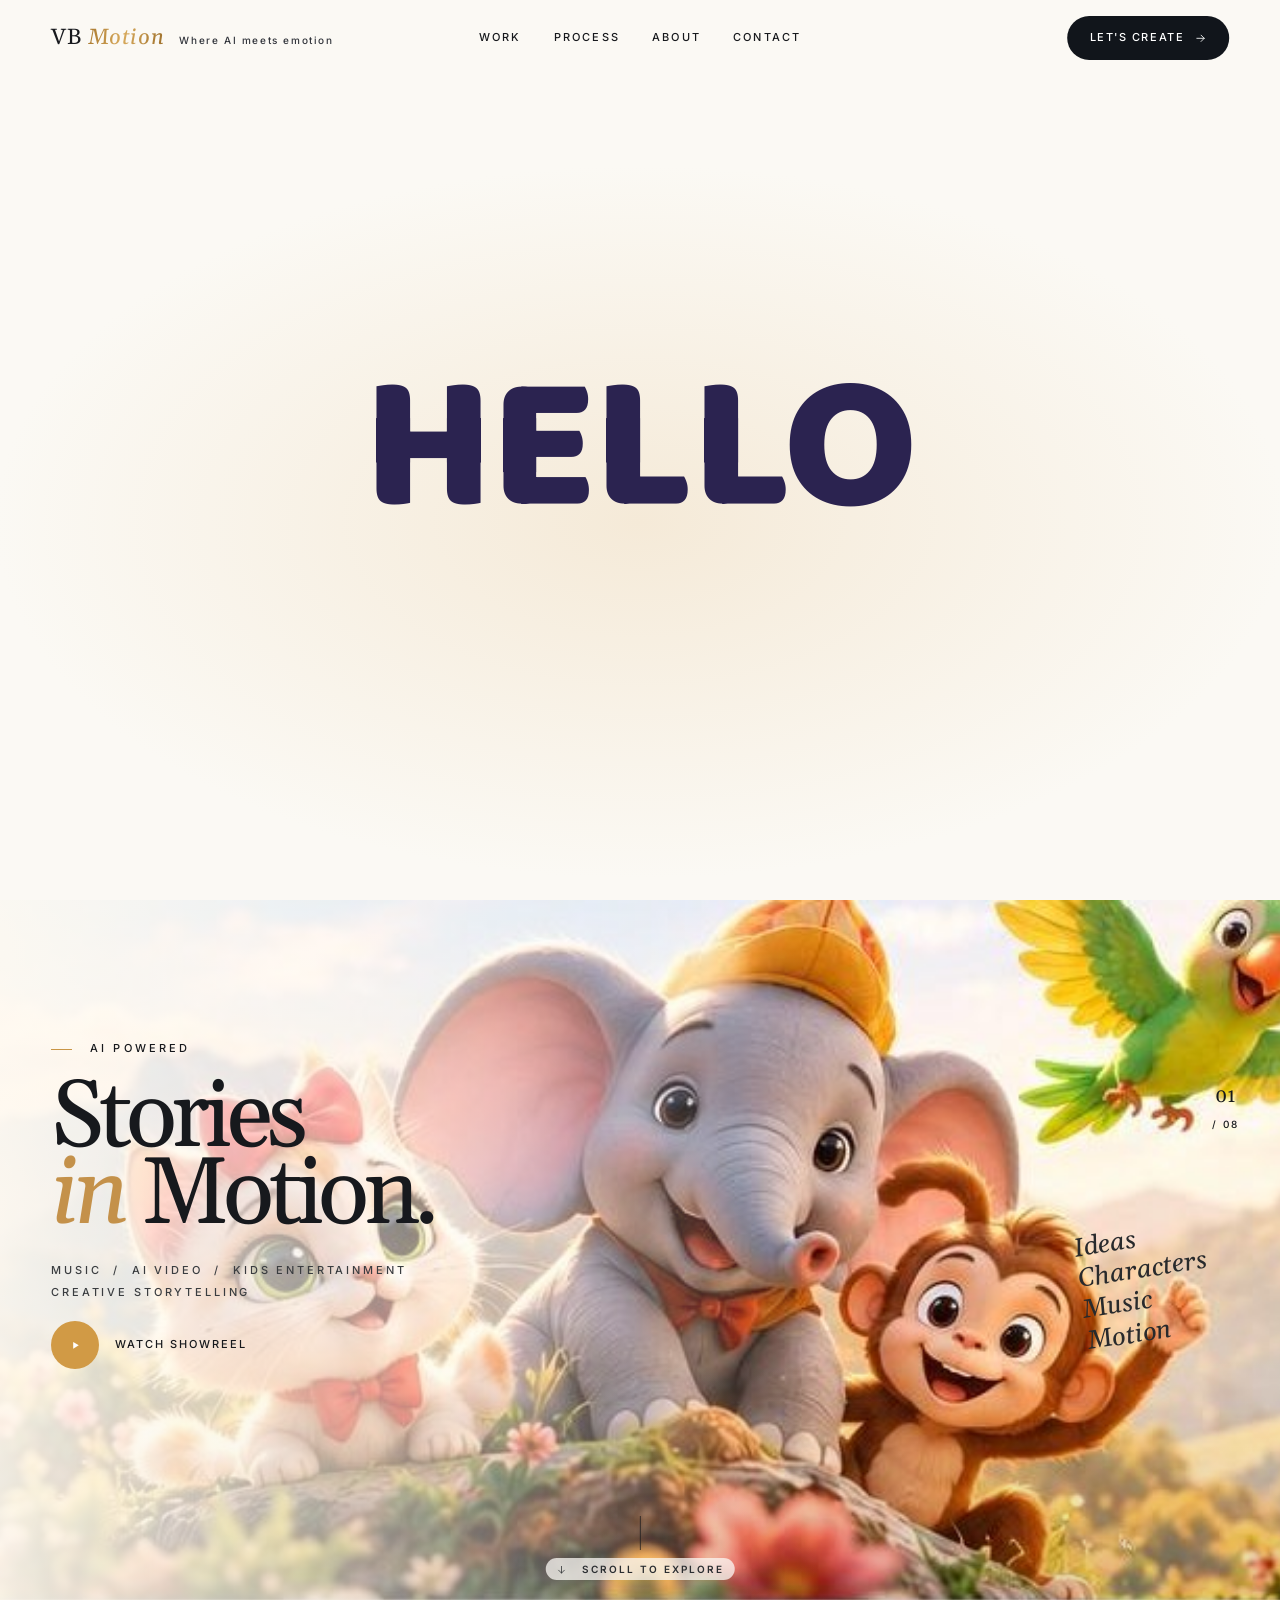
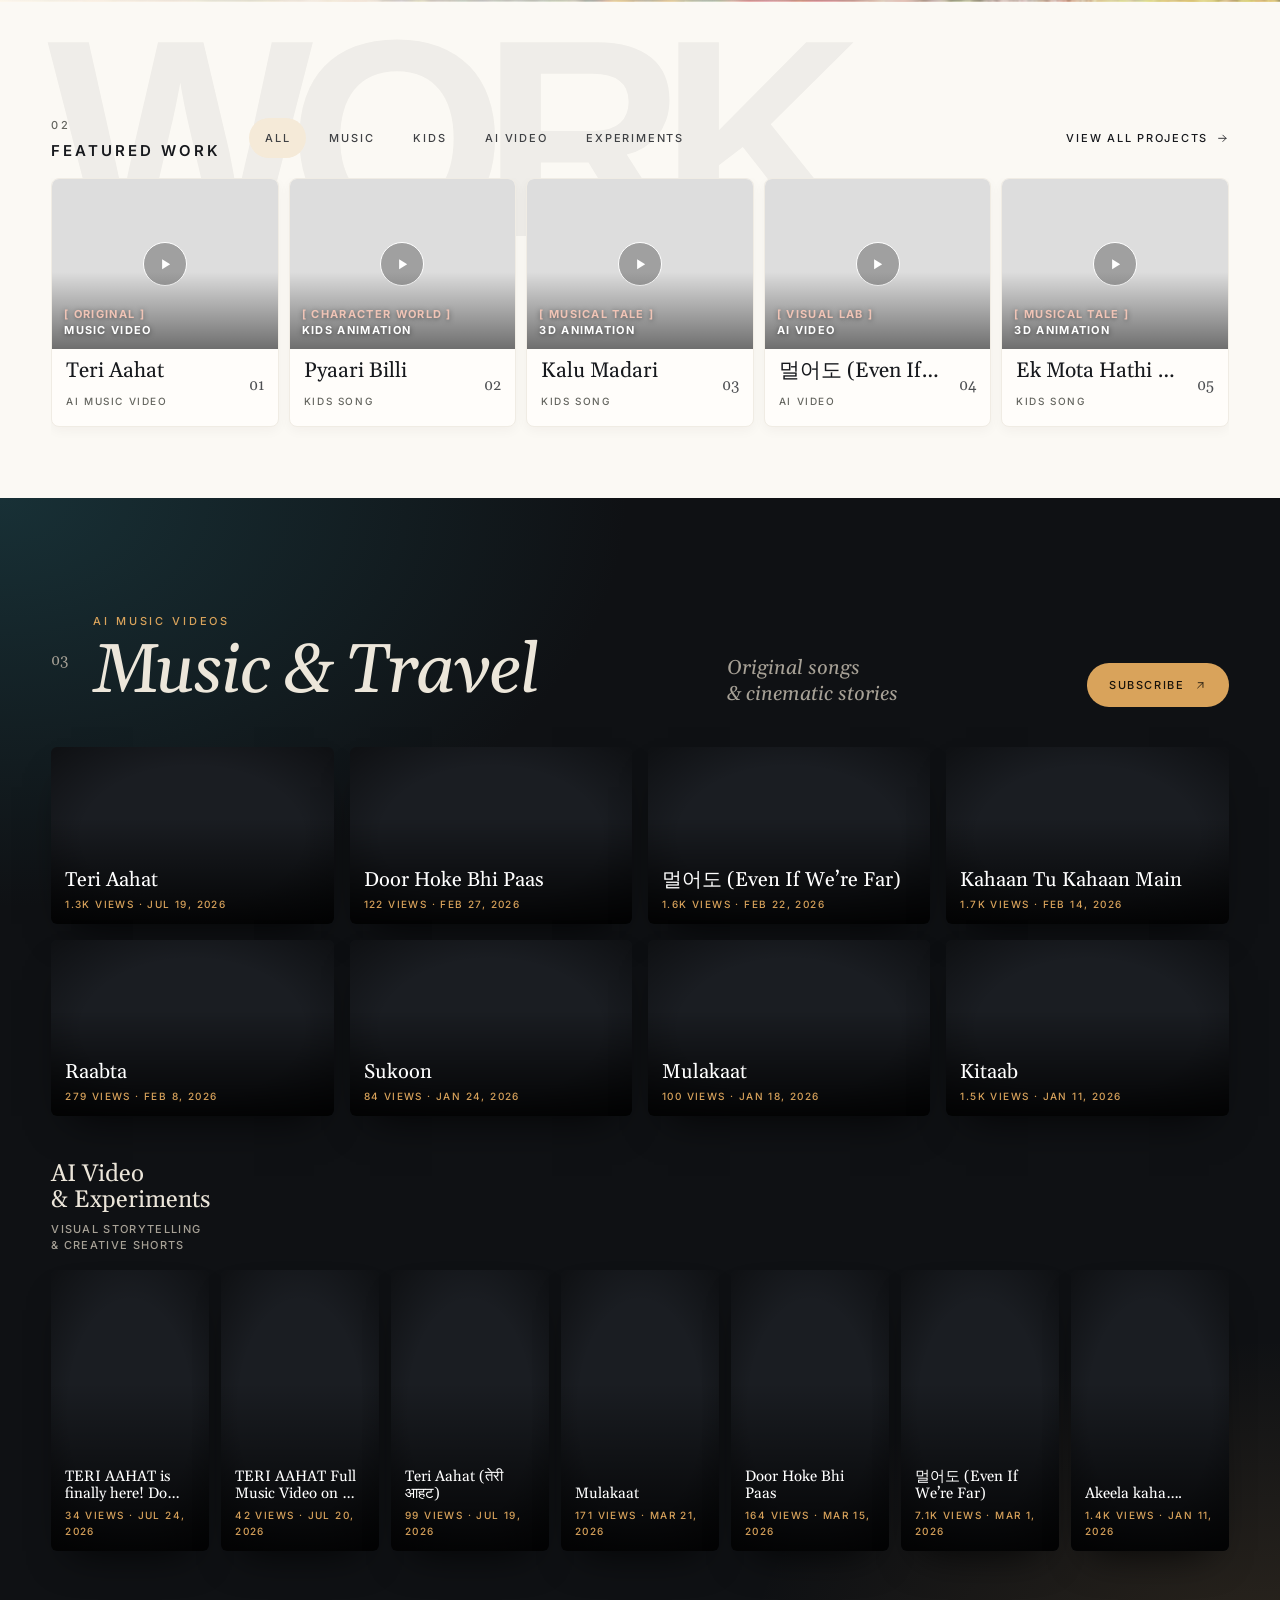
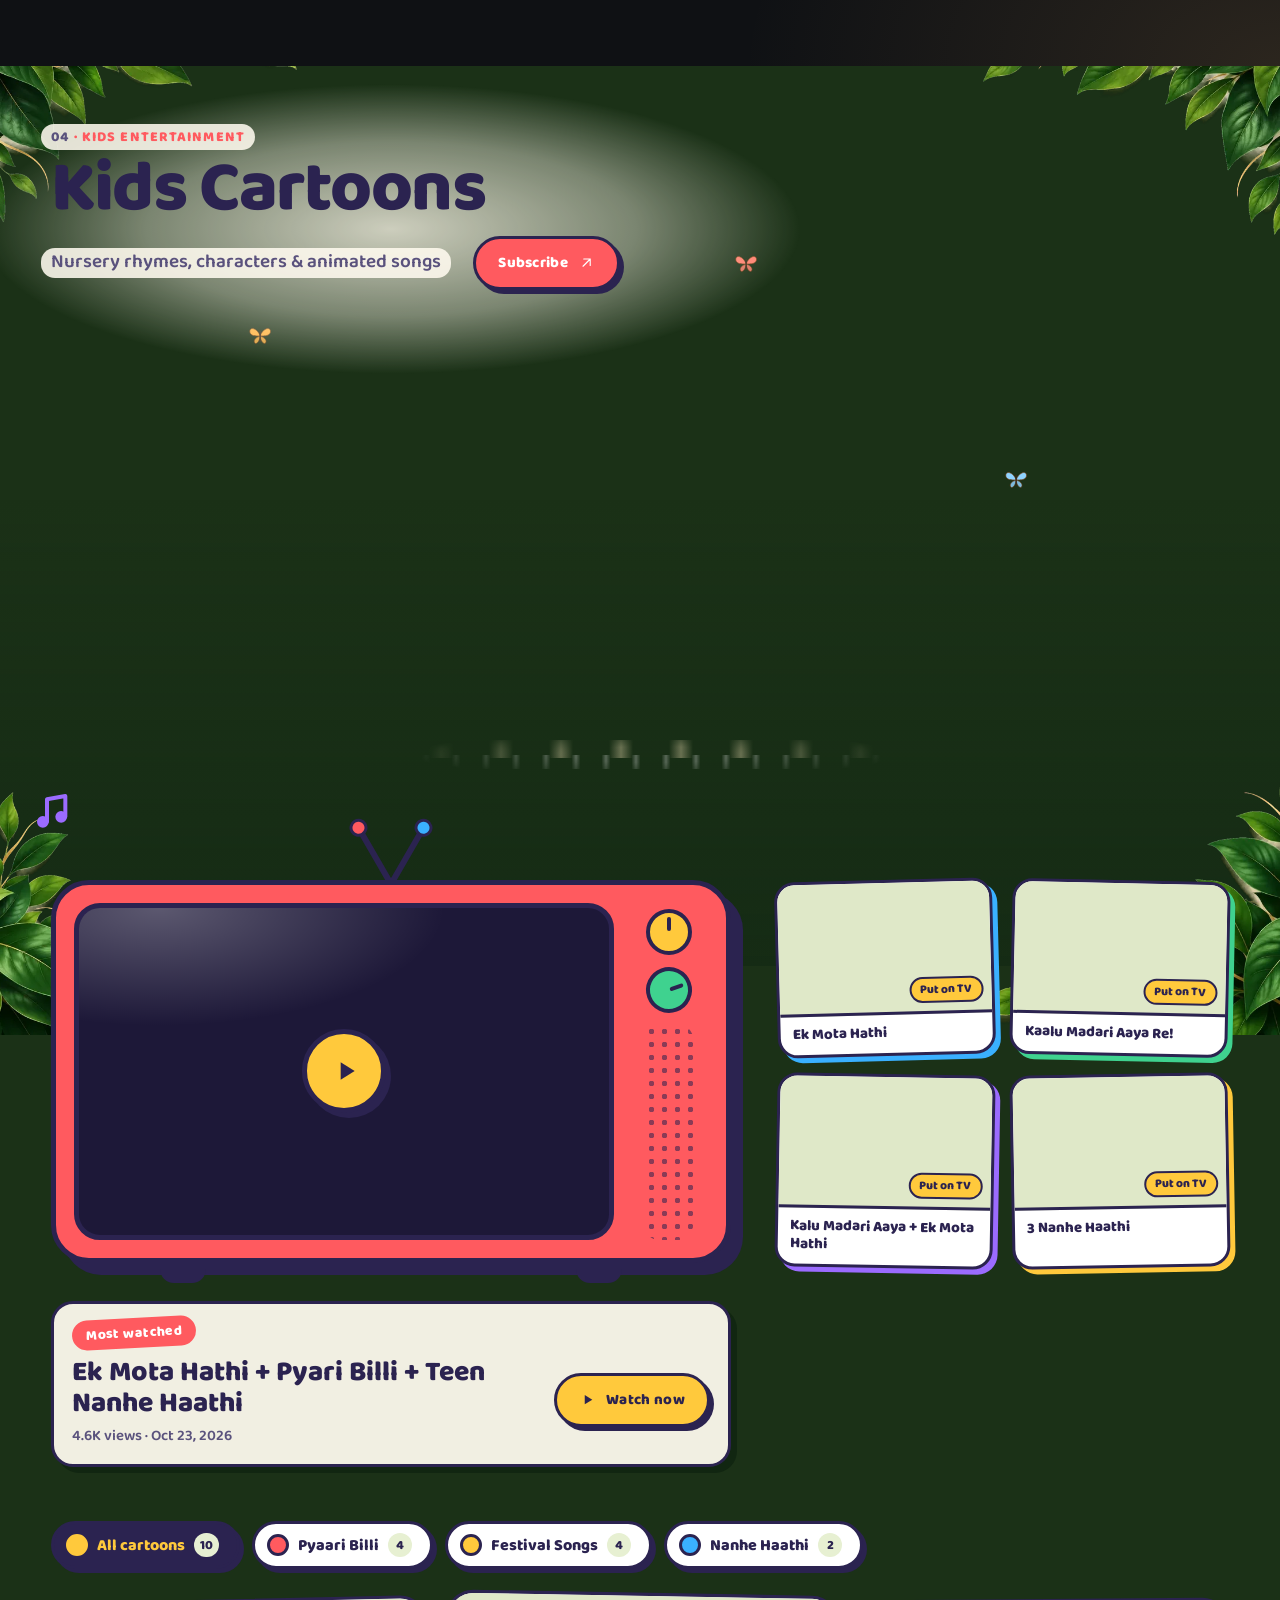
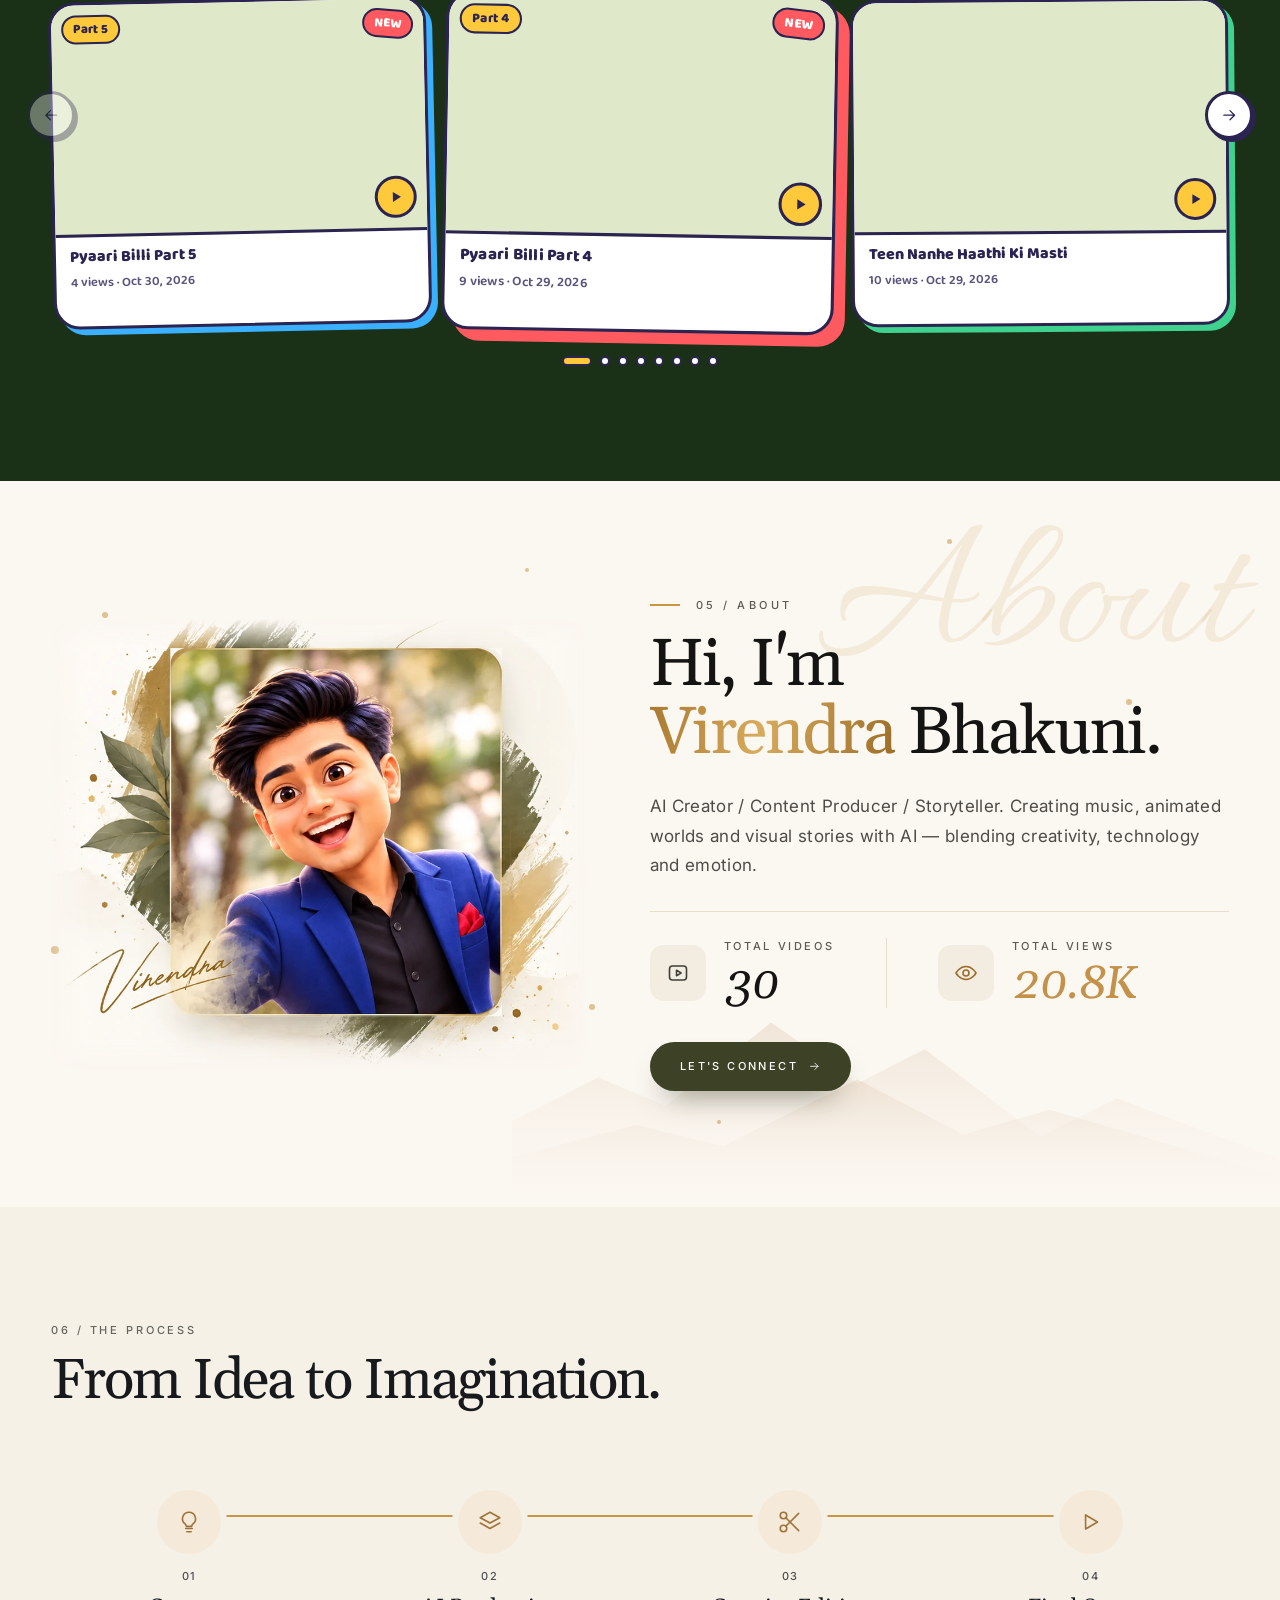
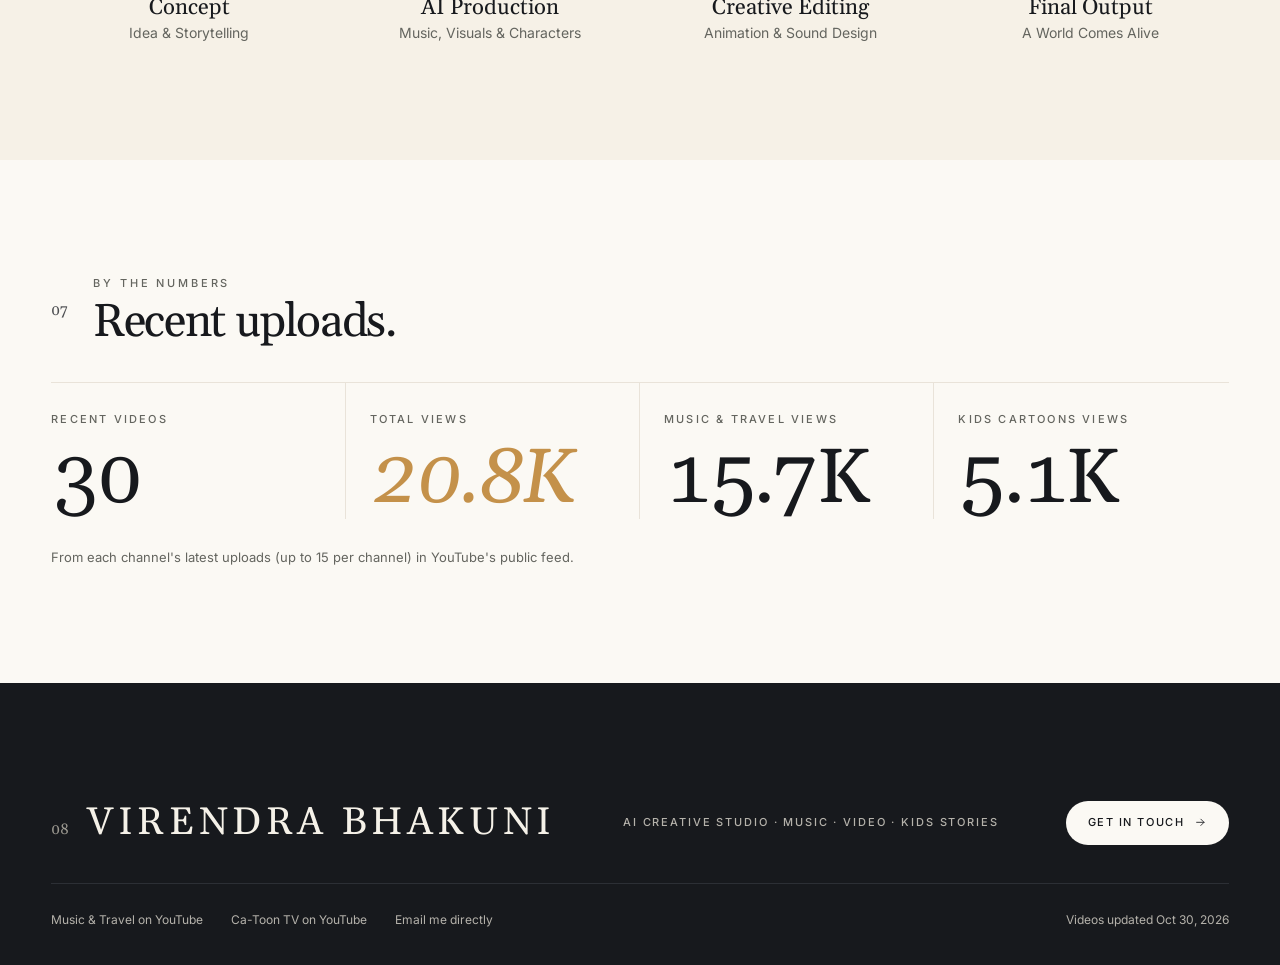
==== index.html @ 8a216173 "VB Motion header, kids carousel arrows, clock removed, phone tweaks Co-Authored-By: Claude Opus 5.5 " ====
<!doctype html>
<html lang="en">
<head>
  <meta charset="utf-8">
  <meta name="viewport" content="width=device-width, initial-scale=1">
  <title>VB Motion | Where AI meets emotion</title>
  <meta name="description" content="VB Motion by Virendra Bhakuni: AI music videos, travel stories and kids cartoons. Where AI meets emotion.">
  <meta name="theme-color" content="#fbf9f4">
  <link rel="preconnect" href="https://fonts.googleapis.com">
  <link rel="preconnect" href="https://fonts.gstatic.com" crossorigin>
  <link href="https://fonts.googleapis.com/css2?family=Allura&family=Baloo+2:wght@600;800&family=Gelasio:ital,wght@0,400;1,400&family=Inter:wght@400;500;600&display=swap" rel="stylesheet">
  <link rel="preconnect" href="https://i.ytimg.com">
  <!-- Intro poses: fetched while "HELLO" drops in (app.js preloads the rest) -->
  <link rel="preload" as="image" type="image/webp" href="assets/girl/idle.webp">
  <link rel="preload" as="image" type="image/webp" href="assets/girl/point.webp">
  <link rel="preload" as="image" type="image/webp" href="assets/girl/pull.webp">
  <link rel="stylesheet" href="styles.css">
</head>
<body>
<a class="skip-link" href="#main">Skip to content</a>

<svg width="0" height="0" style="position:absolute" aria-hidden="true">
  <symbol id="i-arrow" viewBox="0 0 24 24"><path d="M5 12h14M13 6l6 6-6 6" fill="none" stroke="currentColor" stroke-width="1.6" stroke-linecap="round" stroke-linejoin="round"/></symbol>
  <symbol id="i-diag" viewBox="0 0 24 24"><path d="M7 17 17 7M8 7h9v9" fill="none" stroke="currentColor" stroke-width="1.6" stroke-linecap="round" stroke-linejoin="round"/></symbol>
  <symbol id="i-play" viewBox="0 0 24 24"><path d="M8 5.5v13l10.5-6.5z" fill="currentColor"/></symbol>
  <symbol id="i-down" viewBox="0 0 24 24"><path d="M12 5v14M6 13l6 6 6-6" fill="none" stroke="currentColor" stroke-width="1.6" stroke-linecap="round" stroke-linejoin="round"/></symbol>
  <symbol id="i-idea" viewBox="0 0 24 24"><path d="M9 18h6M10 21h4M12 3a6 6 0 0 0-3.6 10.8c.6.5 1 1.2 1 2V16h5.2v-.2c0-.8.4-1.5 1-2A6 6 0 0 0 12 3z" fill="none" stroke="currentColor" stroke-width="1.5" stroke-linecap="round" stroke-linejoin="round"/></symbol>
  <symbol id="i-layers" viewBox="0 0 24 24"><path d="m12 3 9 5-9 5-9-5 9-5zM3 13l9 5 9-5" fill="none" stroke="currentColor" stroke-width="1.5" stroke-linecap="round" stroke-linejoin="round"/></symbol>
  <symbol id="i-cut" viewBox="0 0 24 24"><circle cx="6" cy="6" r="3" fill="none" stroke="currentColor" stroke-width="1.5"/><circle cx="6" cy="18" r="3" fill="none" stroke="currentColor" stroke-width="1.5"/><path d="M8.1 8.1 20 20M8.1 15.9 20 4" fill="none" stroke="currentColor" stroke-width="1.5" stroke-linecap="round"/></symbol>
  <symbol id="i-bf" viewBox="0 0 40 32"><path d="M20 16C14 2 2 1 3 10c1 6 9 7 17 6zM20 16C26 2 38 1 37 10c-1 6-9 7-17 6z" fill="currentColor" stroke="#7a3d10" stroke-width="1"/><path d="M20 17c-6 1-12 6-9 11 3 3 8-3 9-11zM20 17c6 1 12 6 9 11-3 3-8-3-9-11z" fill="currentColor" opacity=".85" stroke="#7a3d10" stroke-width="1"/><path d="M20 9v16" stroke="#3a2a1a" stroke-width="2.2" stroke-linecap="round"/></symbol>
  <symbol id="i-leaf" viewBox="0 0 100 40"><path d="M0 20C18 2 58-2 100 20 58 42 18 38 0 20z" fill="currentColor"/><path d="M3 20C36 17 66 18 97 20" fill="none" stroke="#123016" stroke-opacity=".45" stroke-width="1.6"/></symbol>
  <symbol id="i-eye" viewBox="0 0 24 24"><path d="M2 12s3.6-6.5 10-6.5S22 12 22 12s-3.6 6.5-10 6.5S2 12 2 12z" fill="none" stroke="currentColor" stroke-width="1.6" stroke-linejoin="round"/><circle cx="12" cy="12" r="3" fill="none" stroke="currentColor" stroke-width="1.6"/></symbol>
  <symbol id="i-playbox" viewBox="0 0 24 24"><rect x="3.5" y="5" width="17" height="14" rx="3" fill="none" stroke="currentColor" stroke-width="1.6"/><path d="M10.5 9.2v5.6l4.6-2.8z" fill="none" stroke="currentColor" stroke-width="1.5" stroke-linejoin="round"/></symbol>
  <symbol id="i-out" viewBox="0 0 24 24"><path d="M7 5.5v13L18 12z" fill="none" stroke="currentColor" stroke-width="1.5" stroke-linejoin="round"/></symbol>
</svg>

<header class="site-header wrap">
  <a class="brand" href="#top" data-magnetic aria-label="VB Motion, home"><span class="brand-name">VB <em>Motion</em></span> <small>Where AI meets emotion</small></a>
  <nav aria-label="Main"><a href="#work">Work</a><a href="#process">Process</a><a href="#about">About</a><a href="#contact">Contact</a></nav>
  <a class="pill" href="#contact" data-contact data-magnetic>LET'S CREATE <svg class="ico"><use href="#i-arrow"/></svg></a>
</header>

<!-- 00 INTRO: the girl pulls the stray "L" back into HELLO (app.js; the girl is added there) -->
<section class="intro" id="intro" aria-label="Intro">
  <div class="intro-pin">
    <div class="intro-stage">
      <p class="intro-word"><span class="sr-only">Hello</span><span class="intro-letters" aria-hidden="true">HELLO</span></p>
    </div>
    <p class="intro-hint" hidden aria-hidden="true"><svg class="ico"><use href="#i-down"/></svg> Scroll to help her</p>
    <button class="intro-skip" type="button" hidden>Skip intro <svg class="ico"><use href="#i-arrow"/></svg></button>
  </div>
</section>

<main id="main">

<!-- 01 HERO: drone shot over the name and floating video cards -->
<section class="hero" id="top">
  <div class="hero-pin">
    <div class="hero-bg" aria-hidden="true"><img src="assets/hero-backdrop.jpg" alt="" width="840" height="336"></div>
    <div class="hero-copy">
      <div class="eyebrow">AI POWERED</div>
      <h1 data-words>Stories<br><em>in</em> Motion.</h1>
      <p>MUSIC&nbsp; / &nbsp;AI VIDEO&nbsp; / &nbsp;KIDS ENTERTAINMENT<br>CREATIVE STORYTELLING</p>
      <div class="playrow"><button class="play" id="showreel" data-magnetic aria-label="Watch showreel"><svg class="ico"><use href="#i-play"/></svg></button> WATCH SHOWREEL</div>
    </div>
    <!-- Drone ring: 3D cards orbit the name; the name block sits on a flat layer above so it is always in front -->
    <div class="hero-scene">
      <div class="hero-stage" aria-hidden="true">
        <div class="hero-camera">
          <div class="hero-world">
            <div class="hero-ground"></div>
            <div class="hero-cards" id="hero-cards"></div>
          </div>
        </div>
      </div>
      <div class="hero-center" id="hero-center">
        <p class="hero-name"><span>VIRENDRA</span> <span>BHAKUNI</span></p>
        <div class="hero-cta">
          <p class="hero-tag">AI Creator | Music, Travel &amp; Kids Animation</p>
          <div class="hero-btns">
            <a class="pill" href="#music" data-magnetic>Music &amp; Travel</a>
            <a class="pill pill--kids" href="#kids" data-magnetic>Kids Cartoons</a>
          </div>
        </div>
      </div>
    </div>
    <div class="scroll-ind" aria-hidden="true"><span class="scroll-line"><i></i></span><span class="scroll"><svg class="ico"><use href="#i-down"/></svg> &nbsp; SCROLL TO EXPLORE</span></div>
    <div class="hero-side" aria-hidden="true">
      <div class="hero-count"><span id="count-now">01</span><br><small>/ <span id="count-total">08</span></small></div>
      <div class="hero-note"><span>Ideas</span> <span>Characters</span> <span>Music</span> <span>Motion</span></div>
    </div>
    <div class="hero-fade" aria-hidden="true"></div>
  </div>
</section>

<!-- 02 FEATURED WORK: 3D ring -->
<section class="work-section" id="work" data-section="02">
  <div class="wrap">
    <div class="work-head">
      <div class="work-left">
        <div class="section-title">02<strong class="work-title">FEATURED WORK</strong></div>
        <div class="filters" role="group" aria-label="Filter featured work">
          <button class="filter active" data-filter="all" aria-pressed="true">All</button>
          <button class="filter" data-filter="music" aria-pressed="false">Music</button>
          <button class="filter" data-filter="kids" aria-pressed="false">Kids</button>
          <button class="filter" data-filter="video" aria-pressed="false">AI Video</button>
          <button class="filter" data-filter="experiments" aria-pressed="false">Experiments</button>
        </div>
      </div>
      <a class="viewall" href="#music">VIEW ALL PROJECTS <svg class="ico"><use href="#i-arrow"/></svg></a>
    </div>
  </div>
  <div class="ring-pin">
    <div class="ring-stage" id="ring-stage">
      <div class="ring-floor" aria-hidden="true"><i></i></div>
      <div class="ring" id="ring"></div>
    </div>
    <div class="ring-caption" id="ring-caption" aria-hidden="true">
      <div class="image-tag"><span id="cap-tag">[ ORIGINAL ]</span><b id="cap-kind">MUSIC VIDEO</b></div>
      <h3 id="cap-title">Teri Aahat</h3>
      <small id="cap-small">AI MUSIC VIDEO</small>
      <span class="idx" id="cap-idx">01</span>
    </div>
    <p class="ring-hint" aria-hidden="true">Scroll or drag to rotate</p>
  </div>
</section>

<!-- 03 MUSIC & TRAVEL: drone fly-over -->
<section class="music-section" id="music" data-section="03" aria-labelledby="music-title">
  <div class="fly-pin">
    <div class="wrap music-head">
      <div class="section-head">
        <span class="num">03</span>
        <div class="section-title">AI Music Videos<strong id="music-title" data-words>Music &amp; Travel</strong></div>
      </div>
      <p class="music-sub">Original songs<br>&amp; cinematic stories</p>
      <a class="pill pill--gold" data-subscribe="music" href="https://www.youtube.com/@virendrabhakuni9150?sub_confirmation=1" target="_blank" rel="noopener" data-magnetic>Subscribe <svg class="ico"><use href="#i-diag"/></svg></a>
    </div>
    <div class="fly-stage">
      <div class="fly-plane" id="fly-plane">
        <div class="fly-grid" id="music-videos"></div>
        <div class="fly-label">AI Video<br>&amp; Experiments<small>Visual storytelling<br>&amp; creative shorts</small></div>
        <div class="fly-shorts" id="music-shorts"></div>
      </div>
      <div class="fly-fog" aria-hidden="true"></div>
    </div>
  </div>
</section>

<!-- 04 KIDS CARTOONS -->
<section class="kids-section" id="kids" data-section="04" aria-labelledby="kids-title">
  <!-- Jungle background: a full screen behind the Kids scene that stays put while the content scrolls over it
       (the picture covers it, lawn at the bottom), framed by leaves; app.js adds the butterflies' paths -->
  <div class="kids-bg" aria-hidden="true">
    <div class="kids-jungle" aria-hidden="true">
      <div class="jg-pic">
        <picture>
          <source media="(max-aspect-ratio: 1/1)" srcset="assets/jungle/jungle-bg-mobile.webp">
          <source media="(max-width: 1279px)" srcset="assets/jungle/jungle-bg-1200.webp">
          <img src="assets/jungle/jungle-bg.webp" alt="" width="1536" height="1024" loading="lazy" decoding="async">
        </picture>
        <span class="jg-water"></span>
        <span class="jg-bf" style="color: #ffb23e"><svg viewBox="0 0 40 32"><use href="#i-bf"/></svg></span>
        <span class="jg-bf" style="color: #ff7f6e"><svg viewBox="0 0 40 32"><use href="#i-bf"/></svg></span>
        <span class="jg-bf" style="color: #8fd3ff"><svg viewBox="0 0 40 32"><use href="#i-bf"/></svg></span>
      </div>
    </div>
    <!-- Leaf frame: vine-and-leaf clusters in the picture's corners (the vine reveal settles into them) -->
    <div class="kids-frame" aria-hidden="true">
      <img class="lf-corner lf-tl" src="assets/leaves/leaves-top-left.webp" srcset="assets/leaves/leaves-top-left-600.webp 600w, assets/leaves/leaves-top-left.webp 1200w" sizes="(max-width: 620px) 52vw, 27vw" alt="" width="1200" height="909" loading="lazy" decoding="async">
      <img class="lf-corner lf-tr" src="assets/leaves/leaves-top-right.webp" srcset="assets/leaves/leaves-top-right-600.webp 600w, assets/leaves/leaves-top-right.webp 1200w" sizes="(max-width: 620px) 52vw, 27vw" alt="" width="1192" height="956" loading="lazy" decoding="async">
      <img class="lf-corner lf-bl" src="assets/leaves/leaves-bottom-left.webp" srcset="assets/leaves/leaves-bottom-left-600.webp 600w, assets/leaves/leaves-bottom-left.webp 1200w" sizes="(max-width: 620px) 52vw, 27vw" alt="" width="1200" height="968" loading="lazy" decoding="async">
      <img class="lf-corner lf-br" src="assets/leaves/leaves-bottom-right.webp" srcset="assets/leaves/leaves-bottom-right-600.webp 600w, assets/leaves/leaves-bottom-right.webp 1200w" sizes="(max-width: 620px) 52vw, 27vw" alt="" width="1171" height="922" loading="lazy" decoding="async">
    </div>
  </div>
  <div class="kids-doodles" aria-hidden="true">
    <svg class="dd dd-note" viewBox="0 0 24 24"><path d="M9 18.5V5l11-2v12.5" fill="none" stroke-width="2.4" stroke-linecap="round" stroke-linejoin="round"/><circle cx="6.5" cy="18.5" r="3"/><circle cx="17.5" cy="15.5" r="3"/></svg>
  </div>
  <div class="wrap">
    <div class="kids-head">
      <p class="kids-kicker"><span class="num">04</span> · KIDS ENTERTAINMENT</p>
      <h2 class="kids-title" id="kids-title" data-letters>Kids Cartoons</h2>
      <div class="kids-headrow">
        <p class="kids-sub">Nursery rhymes, characters &amp; animated songs</p>
        <a class="pill pill--kids" data-subscribe="kids" href="https://www.youtube.com/@Ca-ToonTV?sub_confirmation=1" target="_blank" rel="noopener" data-magnetic>Subscribe <svg class="ico"><use href="#i-diag"/></svg></a>
      </div>
    </div>

    <!-- Retro TV (featured cartoon) + 2x2 picks that swap onto the TV -->
    <div class="kids-stage">
      <div class="kids-tvcol">
        <div class="tv" id="kids-tv">
          <span class="tv-antenna" aria-hidden="true"><i></i><i></i></span>
          <div class="tv-body">
            <button class="tv-screen" id="tv-screen">
              <img alt="" width="1280" height="720">
              <span class="tv-play" aria-hidden="true"><svg class="ico"><use href="#i-play"/></svg></span>
            </button>
            <div class="tv-panel" aria-hidden="true"><i class="knob"></i><i class="knob"></i><span class="grill"></span></div>
          </div>
          <span class="tv-feet" aria-hidden="true"><i></i><i></i></span>
        </div>
        <div class="tv-caption" aria-live="polite">
          <span class="spot-badge" id="spot-badge">Most watched</span>
          <h3 class="spot-title" id="spot-title"></h3>
          <p class="spot-meta" id="spot-meta"></p>
          <button class="pill pill--kids" id="spot-play" data-magnetic><svg class="ico"><use href="#i-play"/></svg> Watch now</button>
        </div>
      </div>
      <div class="kids-picks" id="kids-picks" role="group" aria-label="Choose a cartoon for the TV"></div>
    </div>

    <!-- More cartoons: character tabs + a carousel (whole cards, arrows on its sides, dots under it; app.js) -->
    <div class="kids-more">
      <div class="kids-tabs" id="kids-tabs" role="group" aria-label="Filter cartoons by character"></div>
    </div>
    <div class="kids-car" role="region" aria-roledescription="carousel" aria-label="More cartoons">
      <button class="row-btn row-prev" type="button" data-dir="-1" aria-label="Previous cartoons" aria-controls="kids-row"><svg class="ico" style="transform:scaleX(-1)"><use href="#i-arrow"/></svg></button>
      <div class="kids-row" id="kids-row" tabindex="0" aria-label="Cartoons; use the left and right arrow keys to move"></div>
      <button class="row-btn row-next" type="button" data-dir="1" aria-label="Next cartoons" aria-controls="kids-row"><svg class="ico"><use href="#i-arrow"/></svg></button>
      <div class="kids-dots" aria-hidden="true"></div>
    </div>
  </div>
</section>

<!-- 05 ABOUT: brush-stroke portrait on the left (three copies of one artwork: strokes, frame and signature, so each
     can animate), copy and stats on the right, a handwritten watermark and misty mountains behind (app.js animates) -->
<section class="about-section" id="about" data-section="05" aria-labelledby="about-title">
  <p class="ab-watermark" aria-hidden="true">About</p>
  <svg class="ab-mist" viewBox="0 0 800 260" preserveAspectRatio="none" aria-hidden="true">
    <defs><linearGradient id="ab-mist-g" x1="0" y1="0" x2="0" y2="1"><stop offset="0" stop-color="#c9a37a" stop-opacity=".22"/><stop offset="1" stop-color="#fbf7f1" stop-opacity="0"/></linearGradient></defs>
    <path d="M0 260V170l90-46 70 30 110-88 90 64 70-36 120 92 80-40 170 64v50z" fill="url(#ab-mist-g)"/>
    <path d="M0 260v-52l130-34 90 22 140-70 110 58 90-26 240 70v32z" fill="url(#ab-mist-g)" opacity=".8"/>
  </svg>
  <div class="ab-dots" aria-hidden="true"><i></i><i></i><i></i><i></i><i></i><i></i><i></i></div>
  <div class="wrap about-grid">
    <figure class="ab-art">
      <span class="ab-paint"><img class="ab-layer ab-strokes" src="assets/about/about-art.webp" alt="" width="926" height="781" loading="lazy" decoding="async"></span>
      <img class="ab-layer ab-frame" src="assets/about/about-art.webp" alt="Illustrated portrait of Virendra Bhakuni, smiling, in a blue blazer" width="926" height="781" loading="lazy" decoding="async">
      <img class="ab-layer ab-sign" src="assets/about/about-art.webp" alt="" width="926" height="781" loading="lazy" decoding="async">
    </figure>
    <div class="about-copy">
      <div class="section-title ab-label"><span class="ab-dash" aria-hidden="true"></span>05 / ABOUT</div>
      <h2 id="about-title" data-words>Hi, I'm<br><span class="ab-gold">Virendra</span> Bhakuni.</h2>
      <p>AI Creator / Content Producer / Storyteller. Creating music, animated worlds and visual stories with AI — blending creativity, technology and emotion.</p>
      <hr class="ab-rule">
      <dl class="about-stats" id="about-stats"></dl>
      <a class="pill ab-btn" href="#contact" data-contact data-magnetic>LET'S CONNECT <svg class="ico"><use href="#i-arrow"/></svg></a>
    </div>
  </div>
</section>

<!-- 06 THE PROCESS -->
<section class="process-section" id="process" data-section="06" aria-labelledby="process-title">
  <div class="wrap">
    <div class="section-title">06 / THE PROCESS</div>
    <h2 class="process-title" id="process-title" data-words>From Idea to Imagination.</h2>
    <ol class="timeline">
      <li class="tl-line" aria-hidden="true"><i></i></li>
      <li class="step"><div class="step-icon"><svg class="ico"><use href="#i-idea"/></svg></div><div class="stepno">01</div><h3>Concept</h3><p>Idea &amp; Storytelling</p></li>
      <li class="step"><div class="step-icon"><svg class="ico"><use href="#i-layers"/></svg></div><div class="stepno">02</div><h3>AI Production</h3><p>Music, Visuals &amp; Characters</p></li>
      <li class="step"><div class="step-icon"><svg class="ico"><use href="#i-cut"/></svg></div><div class="stepno">03</div><h3>Creative Editing</h3><p>Animation &amp; Sound Design</p></li>
      <li class="step"><div class="step-icon"><svg class="ico"><use href="#i-out"/></svg></div><div class="stepno">04</div><h3>Final Output</h3><p>A World Comes Alive</p></li>
    </ol>
  </div>
</section>

<!-- 07 STATS -->
<section class="wrap stats-section" id="stats" data-section="07" aria-labelledby="stats-title">
  <div class="section-head"><span class="num">07</span><div class="section-title">BY THE NUMBERS<strong id="stats-title" data-words>Recent uploads.</strong></div></div>
  <dl class="stats" id="stats-grid"></dl>
  <p class="stats-note">From each channel's latest uploads (up to 15 per channel) in YouTube's public feed.</p>
</section>

</main>

<!-- 08 CONTACT -->
<footer id="contact" data-section="08">
  <div class="wrap foot">
    <strong><span class="num foot-num">08</span>VIRENDRA BHAKUNI</strong>
    <small>AI CREATIVE STUDIO · MUSIC · VIDEO · KIDS STORIES</small>
    <a class="pill pill--light" href="#contact" data-contact data-magnetic>GET IN TOUCH <svg class="ico"><use href="#i-arrow"/></svg></a>
  </div>
  <div class="wrap foot-links">
    <a href="https://www.youtube.com/@virendrabhakuni9150" target="_blank" rel="noopener">Music &amp; Travel on YouTube</a>
    <a href="https://www.youtube.com/@Ca-ToonTV" target="_blank" rel="noopener">Ca-Toon TV on YouTube</a>
    <!-- TODO: replace with your real email (also in the contact form below) -->
    <a href="mailto:YOUR-EMAIL@example.com">Email me directly</a>
    <span id="updated"></span>
  </div>
</footer>

<!-- Time warp between the intro and the hero (app.js) -->
<div class="warp" aria-hidden="true"><div class="warp-flash"></div><div class="warp-streaks"></div><div class="warp-clock"><i></i></div></div>

<!-- Video popup -->
<dialog class="player" id="player" aria-label="Video player">
  <div class="player-frame" id="player-frame"></div>
  <div class="player-bar">
    <p class="player-title" id="player-title"></p>
    <a class="player-yt" id="player-yt" href="#" target="_blank" rel="noopener">Watch on YouTube</a>
    <button class="player-close" id="player-close" aria-label="Close video"><svg viewBox="0 0 24 24" aria-hidden="true"><path d="M18 6 6 18M6 6l12 12"/></svg></button>
  </div>
</dialog>

<!-- Contact form (opened by every Let's Create / Let's Connect / Get in touch button) -->
<dialog class="contact-modal" id="contact-modal" aria-labelledby="cf-title">
  <button class="cf-close" type="button" aria-label="Close contact form"><svg viewBox="0 0 24 24" aria-hidden="true"><path d="M18 6 6 18M6 6l12 12"/></svg></button>
  <div class="cf-panel" id="cf-panel">
    <p class="cf-eyebrow">LET'S CREATE</p>
    <h2 class="cf-title" id="cf-title">Get in touch</h2>
    <form class="cf-form" id="contact-form" novalidate>
      <div class="cf-field">
        <label for="cf-name">Name</label>
        <input id="cf-name" name="name" type="text" autocomplete="name" required minlength="2" maxlength="100" aria-describedby="cf-name-err">
        <p class="cf-err" id="cf-name-err"></p>
      </div>
      <div class="cf-field">
        <label for="cf-email">Email</label>
        <input id="cf-email" name="email" type="email" autocomplete="email" inputmode="email" required maxlength="150" aria-describedby="cf-email-err">
        <p class="cf-err" id="cf-email-err"></p>
      </div>
      <div class="cf-field">
        <label for="cf-subject">Subject</label>
        <select id="cf-subject" name="subject" required aria-describedby="cf-subject-err">
          <option value="" selected disabled>Choose a subject</option>
          <option>Music video</option>
          <option>Kids animation</option>
          <option>Collaboration</option>
          <option>Other</option>
        </select>
        <p class="cf-err" id="cf-subject-err"></p>
      </div>
      <div class="cf-field">
        <label for="cf-message">Message</label>
        <textarea id="cf-message" name="message" rows="5" required minlength="10" maxlength="3000" aria-describedby="cf-message-err"></textarea>
        <p class="cf-err" id="cf-message-err"></p>
      </div>
      <!-- Honeypot: hidden from people, bots tend to fill it in -->
      <div class="cf-hp" aria-hidden="true">
        <label for="cf-website">Website</label>
        <input id="cf-website" name="website" type="text" tabindex="-1" autocomplete="off">
      </div>
      <button class="pill cf-submit" type="submit"><span class="cf-spinner" aria-hidden="true"></span><span class="cf-label">Send message</span></button>
      <p class="cf-status" id="cf-status" role="status" aria-live="polite"></p>
      <!-- TODO: replace with your real email -->
      <p class="cf-direct">Prefer email? <a href="mailto:YOUR-EMAIL@example.com">Email me directly</a></p>
    </form>
  </div>
  <div class="cf-success" id="cf-success" hidden tabindex="-1">
    <span class="cf-check" aria-hidden="true"><svg viewBox="0 0 24 24"><path d="m5 12.5 4.5 4.5L19 7.5"/></svg></span>
    <h2 class="cf-title">Thank you!</h2>
    <p>Your message is on its way. I'll get back to you soon.</p>
    <button class="pill" type="button" id="cf-done">Close</button>
  </div>
</dialog>

<!-- Timestamp stops the browser from reusing an old cached copy after you re-run fetch_videos.py -->
<script>document.write('<script src="data/videos.js?t=' + Date.now() + '"><\/script>');</script>
<script src="https://cdnjs.cloudflare.com/ajax/libs/gsap/3.13.0/gsap.min.js"></script>
<script src="https://cdnjs.cloudflare.com/ajax/libs/gsap/3.13.0/ScrollTrigger.min.js"></script>
<script src="https://cdnjs.cloudflare.com/ajax/libs/gsap/3.13.0/SplitText.min.js"></script>
<script src="https://cdnjs.cloudflare.com/ajax/libs/gsap/3.13.0/MotionPathPlugin.min.js"></script>
<script src="https://cdnjs.cloudflare.com/ajax/libs/gsap/3.13.0/CustomEase.min.js"></script>
<script src="https://cdnjs.cloudflare.com/ajax/libs/gsap/3.13.0/CustomBounce.min.js"></script>
<script src="https://cdnjs.cloudflare.com/ajax/libs/gsap/3.13.0/CustomWiggle.min.js"></script>
<script src="https://cdnjs.cloudflare.com/ajax/libs/gsap/3.13.0/InertiaPlugin.min.js"></script>
<script src="https://cdn.jsdelivr.net/npm/lenis@1.1.13/dist/lenis.min.js"></script>
<script src="app.js"></script>
</body>
</html>
---- styles.css ----
/* =========================================================
   Tokens (from the editorial layout; small contrast fixes)
   ========================================================= */
:root {
  --paper: #fbf9f4;
  --paper-2: #f5ead8;
  --ink: #17191d;
  --muted: #64655f;          /* was #777873: now 5:1+ on paper for small text */
  --gold: #c99545;
  --gold-text: #9a6c27;      /* gold for small text on paper (4.5:1) */
  --gold-display: #c4914a;   /* "in" in the headline, large text only */
  --line: #e9e3d9;

  /* Music & Travel night palette */
  --m-bg: #0f1114;
  --m-text: #ece6da;
  --m-muted: #a7a196;
  --m-gold: #d9a35b;

  /* Kids palette */
  --k-ink: #2b2350;
  --k-muted: #5a527d;
  --k-coral: #ff5a5f;
  --k-sky: #3ab0ff;
  --k-sun: #ffc93c;
  --k-mint: #3fd28f;
  --k-grape: #9b6bff;

  --serif: Georgia, "Gelasio", "Times New Roman", serif;
  --sans: "Inter", Arial, Helvetica, sans-serif;
  --play: "Baloo 2", "Trebuchet MS", sans-serif;
  --ease: cubic-bezier(.65, .05, .36, 1);
  --gutter: clamp(16px, 4vw, 56px);                       /* same side padding everywhere */
  --edge: max(var(--gutter), calc((100vw - 1460px) / 2));  /* distance from screen edge to content */
  --section-y: clamp(72px, 9vw, 120px);                   /* same space between sections */
  --hdr: 76px;                                            /* header height (64px on phones); scenes keep their content below it */
  --ease-out: cubic-bezier(.2, .7, .2, 1);
}

/* =========================================================
   Base
   ========================================================= */
*, *::before, *::after { box-sizing: border-box; }
html { scroll-behavior: smooth; }
html.lenis, html.lenis body { height: auto; }
.lenis.lenis-smooth { scroll-behavior: auto !important; }
.lenis.lenis-stopped { overflow: hidden; }
body { margin: 0; background: var(--paper); color: var(--ink); font: 400 16px/1.6 var(--sans); -webkit-font-smoothing: antialiased; overflow-x: hidden; }
body.no-scroll { overflow: hidden; }
a { color: inherit; text-decoration: none; }
img { display: block; max-width: 100%; }
button { font: inherit; color: inherit; }
:focus-visible { outline: 2px solid var(--gold-text); outline-offset: 3px; }
.ico { width: 1.15em; height: 1.15em; flex: none; vertical-align: -.2em; }
.wrap { width: min(1460px, calc(100% - 2 * var(--gutter))); margin: auto; }
.skip-link { position: absolute; left: -999px; top: 8px; z-index: 400; background: var(--ink); color: #fff; padding: 8px 14px; }
.skip-link:focus { left: 16px; }
.sr-only { position: absolute; width: 1px; height: 1px; padding: 0; margin: -1px; overflow: hidden; clip: rect(0 0 0 0); white-space: nowrap; border: 0; }

/* Split words (built by app.js) */
.w { display: inline-block; perspective: 600px; }
.w-in { display: inline-block; transform-origin: 50% 100%; }

/* =========================================================
   Header
   ========================================================= */
.site-header { height: 76px; display: grid; grid-template-columns: 1fr auto 1fr; align-items: center; position: absolute; z-index: 30; top: 0; left: 50%; transform: translateX(-50%); color: var(--ink); }
/* Logo: "VB Motion" on one line ("Motion" in the About heading's gold, italic for weight at this size), then the tagline */
.brand { justify-self: start; display: flex; align-items: baseline; gap: 13px; font: 22px/1 var(--serif); letter-spacing: .04em; white-space: nowrap; }
.brand-name em { font-style: italic; background: linear-gradient(100deg, #a8782f, #d8aa5c 45%, #9a6c27); -webkit-background-clip: text; background-clip: text; color: transparent; padding-right: .06em; }
.brand small { font: 500 10px var(--sans); letter-spacing: .16em; color: #30333a; white-space: nowrap; }
nav { display: flex; justify-content: center; gap: 32px; }
nav a { position: relative; font-size: 11px; font-weight: 500; letter-spacing: .2em; text-transform: uppercase; padding: 10px 0; }
nav a::after { content: ""; position: absolute; left: 0; right: 0; bottom: 4px; height: 1px; background: currentColor; transform: scaleX(0); transform-origin: right; transition: transform .45s var(--ease); }
nav a:hover::after { transform: scaleX(1); transform-origin: left; }
.pill { justify-self: end; display: inline-flex; align-items: center; gap: 10px; min-height: 44px; border-radius: 30px; background: #11151b; color: #fff; padding: 12px 22px; font-size: 11px; font-weight: 500; letter-spacing: .14em; text-transform: uppercase; transition: background-color .3s, color .3s; }
.pill:hover { background: var(--gold); color: #111; }
.pill--gold { background: var(--m-gold); color: #17120a; }
.pill--gold:hover { background: #fff; }
.pill--light { background: var(--paper); color: var(--ink); }
.pill--light:hover { background: var(--gold); }
.pill--kids { background: var(--k-sun); color: var(--k-ink); border: 3px solid var(--k-ink); box-shadow: 4px 4px 0 var(--k-ink); font-family: var(--play); font-weight: 800; font-size: 15px; letter-spacing: .02em; text-transform: none; transition: box-shadow .2s, background-color .2s; }
.pill--kids:hover { background: #ffe08a; box-shadow: 7px 7px 0 var(--k-ink); }

/* =========================================================
   01 Hero (flat version; 3D added by .is-3d below)
   ========================================================= */
.hero { position: relative; }
.hero-pin { position: relative; height: max(620px, 78svh); overflow: hidden; background: #e8e4da; }
.hero-bg { position: absolute; inset: 0; }
.hero-bg img { width: 100%; height: 100%; object-fit: cover; object-position: 60% 40%; }
.hero-bg::after { content: ""; position: absolute; inset: 0; background: linear-gradient(90deg, rgba(255,250,241,.92) 0%, rgba(255,250,241,.5) 34%, rgba(255,255,255,0) 64%), linear-gradient(0deg, rgba(0,0,0,.1), transparent 35%); }
.hero-stage, .hero-scene { display: none; }
.hero-3d .hero-scene { display: block; }
.hero-copy { position: absolute; z-index: 5; left: var(--edge); top: 140px; }
.eyebrow { font-size: 11px; font-weight: 500; letter-spacing: .28em; text-transform: uppercase; }
.eyebrow::before { content: ""; display: inline-block; width: 21px; height: 1px; background: var(--gold); vertical-align: middle; margin-right: 18px; }
h1 { font: clamp(64px, 7.4vw, 112px)/.82 var(--serif); letter-spacing: -.06em; margin: 22px 0 24px; font-weight: 400; }
h1 em { color: var(--gold-display); font-style: italic; }
.hero-copy p { font-size: 11px; font-weight: 500; line-height: 2; letter-spacing: .26em; text-transform: uppercase; color: #3a3d40; margin: 0; }
.playrow { display: flex; align-items: center; gap: 16px; margin-top: 18px; font-size: 11px; font-weight: 500; letter-spacing: .18em; text-transform: uppercase; }
.play { width: 48px; height: 48px; border-radius: 50%; display: grid; place-items: center; background: #d19a45; color: #fff; border: 0; cursor: pointer; transition: background-color .3s; }
.play:hover { background: var(--ink); }
.scroll { margin-top: 26px; font-size: 10px; font-weight: 600; letter-spacing: .2em; color: #2b2e31; text-transform: uppercase; }
.hero-side { position: absolute; inset: 0; z-index: 5; pointer-events: none; }
.hero-note { position: absolute; z-index: 5; right: 5.5%; top: 46%; font: italic 26px/1.2 var(--serif); color: #282a2c; transform: rotate(-9deg); }
.hero-note span { display: block; }
.hero-count { position: absolute; z-index: 5; right: 3.2%; top: 26%; font: 20px var(--serif); text-align: center; }
.hero-count small { font: 500 10px var(--sans); letter-spacing: .2em; }

/* Floating hero cards (shared look) */
.hero-card { all: unset; box-sizing: border-box; position: absolute; cursor: pointer; overflow: hidden; border-radius: 10px; background: #ddd; box-shadow: 0 24px 50px -18px rgba(40, 30, 15, .55); }
.hero-card img { width: 100%; height: 100%; object-fit: cover; }

/* =========================================================
   Shared section heads
   ========================================================= */
.section-head { display: flex; align-items: center; gap: 25px; }
.num { font: 15px var(--serif); color: #4d4f52; }
.section-title { font-size: 11px; font-weight: 500; letter-spacing: .26em; text-transform: uppercase; color: var(--muted); }
.section-title strong { display: block; font: 400 clamp(30px, 3.6vw, 52px)/1.02 var(--serif); letter-spacing: -.03em; text-transform: none; color: var(--ink); margin-top: 6px; }

/* =========================================================
   02 Featured work (flat: a scrolling row of project cards)
   ========================================================= */
.work-section { position: relative; isolation: isolate; padding: var(--section-y) 0 calc(var(--section-y) * .5); overflow: hidden; }
.work-section::before { content: "WORK"; position: absolute; z-index: -1; top: 10px; left: 3.7%; font: 900 clamp(150px, 22vw, 330px)/.9 Arial, Helvetica, sans-serif; letter-spacing: -.09em; color: rgba(20, 22, 25, .05); pointer-events: none; }
.work-head { display: flex; align-items: center; justify-content: space-between; gap: 20px; margin: 0 0 18px; position: relative; z-index: 1; }
.work-left { display: flex; align-items: center; gap: 28px; flex-wrap: wrap; }
.work-title { font: 600 15px var(--sans) !important; letter-spacing: .2em !important; margin-top: 6px; text-transform: uppercase !important; }
.filters { display: flex; gap: 7px; flex-wrap: wrap; }
.filter { border: 0; background: none; min-height: 40px; padding: 8px 16px; border-radius: 30px; font-size: 11px; font-weight: 500; letter-spacing: .16em; text-transform: uppercase; cursor: pointer; color: #3f4144; transition: background-color .3s; }
.filter:hover { background: #f7f0e3; }
.filter.active { background: var(--paper-2); }
.viewall { display: inline-flex; align-items: center; gap: 8px; font-size: 11px; font-weight: 500; letter-spacing: .16em; text-transform: uppercase; padding: 10px 0; }

.ring-pin { position: relative; }
.ring-stage { width: min(1460px, calc(100% - 2 * var(--gutter))); margin: auto; }
.ring { display: grid; grid-auto-flow: column; grid-auto-columns: calc((100% - 4 * 10px) / 5); gap: 10px; overflow-x: auto; scroll-snap-type: x mandatory; padding-bottom: 14px; scrollbar-width: thin; }
.ring-caption, .ring-hint { display: none; }

.project { all: unset; box-sizing: border-box; display: flex; flex-direction: column; scroll-snap-align: start; cursor: pointer; background: #fffdfa; border: 1px solid #f0ece4; border-radius: 8px; overflow: hidden; box-shadow: 0 4px 12px rgba(40, 30, 15, .04); transition: box-shadow .4s; }
.project:hover { box-shadow: 0 18px 40px -16px rgba(40, 30, 15, .3); }
.project.hide { display: none; }
.thumb { display: block; height: 170px; position: relative; background: #ddd; overflow: hidden; }
.thumb img { width: 100%; height: 100%; object-fit: cover; transition: transform .7s var(--ease-out); }
.project:hover .thumb img { transform: scale(1.05); }
.thumb .play { position: absolute; left: 50%; top: 50%; translate: -50% -50%; width: 44px; height: 44px; border: 1px solid #fff; background: rgba(0,0,0,.28); }
.thumb::after { content: ""; position: absolute; inset: 55% 0 0; background: linear-gradient(transparent, rgba(0,0,0,.5)); pointer-events: none; }
.image-tag { position: absolute; z-index: 2; left: 12px; bottom: 11px; color: #fff; font-size: 11px; line-height: 1.3; font-weight: 700; letter-spacing: .12em; text-transform: uppercase; text-shadow: 0 1px 5px rgba(0,0,0,.5); }
.image-tag span { display: block; color: #f0c4b6; margin-bottom: 2px; }
.project-meta { padding: 10px 14px 13px; display: flex; justify-content: space-between; align-items: center; gap: 10px; }
.project-meta .h3 { display: -webkit-box; -webkit-line-clamp: 1; -webkit-box-orient: vertical; overflow: hidden; font: 21px/1.2 var(--serif); margin: 0 0 3px; }
.project-meta small { font-size: 10px; font-weight: 500; letter-spacing: .16em; text-transform: uppercase; color: var(--muted); }
.project-meta .idx { font: 15px var(--serif); color: #4d4f52; }
.project:focus-visible { outline: 2px solid var(--gold-text); outline-offset: 3px; }

/* =========================================================
   03 Music & Travel (flat: moody grid)
   ========================================================= */
.music-section { position: relative; background: radial-gradient(70% 50% at 0% 0%, rgba(31, 74, 82, .55), transparent 70%), radial-gradient(60% 40% at 100% 100%, rgba(217, 163, 91, .14), transparent 70%), var(--m-bg); color: var(--m-text); }
.fly-pin { position: relative; padding: var(--section-y) 0; overflow: hidden; }
.music-head { display: flex; align-items: flex-end; justify-content: space-between; gap: 24px; flex-wrap: wrap; margin-bottom: 40px; position: relative; z-index: 3; }
.music-section .num { color: var(--m-muted); }
.music-section .section-title { color: var(--m-gold); }
.music-section .section-title strong { color: var(--m-text); font-style: italic; font-size: clamp(40px, 5.4vw, 80px); }
.music-sub { margin: 0; font: italic 20px/1.3 var(--serif); color: var(--m-muted); }
.fly-stage { width: min(1460px, calc(100% - 2 * var(--gutter))); margin: auto; position: relative; }
.fly-plane { position: relative; }
.fly-grid { display: grid; grid-template-columns: repeat(4, 1fr); gap: 16px; }
.fly-shorts { display: grid; grid-template-columns: repeat(7, 1fr); gap: 12px; }
.fly-label { margin: 46px 0 16px; font: 24px/1.05 var(--serif); color: var(--m-text); }
.fly-label small { display: block; font: 500 11px var(--sans); letter-spacing: .12em; text-transform: uppercase; color: var(--m-muted); margin-top: 8px; line-height: 1.5; }
.fly-fog { display: none; }

.mcard { all: unset; box-sizing: border-box; display: block; position: relative; cursor: pointer; border-radius: 6px; overflow: hidden; background: #1a1d22; aspect-ratio: 16 / 10; box-shadow: 0 20px 40px -20px rgba(0,0,0,.8); }
.mcard.short { aspect-ratio: 9 / 16; }
.mcard img { width: 100%; height: 100%; object-fit: cover; filter: saturate(.75) brightness(.82); transition: transform .9s var(--ease-out), filter .6s; }
.mcard:hover img, .mcard:focus-visible img { transform: scale(1.05); filter: saturate(1) brightness(1); }
.mcard::after { content: ""; position: absolute; inset: 0; background: linear-gradient(0deg, rgba(0,0,0,.85), transparent 60%), radial-gradient(ellipse at center, transparent 55%, rgba(0,0,0,.45)); pointer-events: none; }
.mcard-info { position: absolute; z-index: 2; left: 14px; right: 14px; bottom: 12px; }
.mcard-info .h3 { display: -webkit-box; -webkit-line-clamp: 2; -webkit-box-orient: vertical; overflow: hidden; font: 20px/1.15 var(--serif); color: #fff; }
.mcard.short .h3 { font-size: 15px; }
.mcard-info small { display: block; margin-top: 4px; font-size: 10px; font-weight: 500; letter-spacing: .14em; text-transform: uppercase; color: var(--m-gold); }
.mcard:focus-visible { outline: 2px solid var(--m-gold); outline-offset: 3px; }

/* =========================================================
   04 Kids Cartoons (bright, playful)
   ========================================================= */
.kids-section {
  /* --jg-h: the screen height the jungle background fills; --kp: space above the heading */
  --jg-h: max(480px, 100vh); --kp: 58px;
  position: relative; overflow: hidden; overflow: clip; color: var(--k-ink); padding: 0 0 var(--section-y); background: #1b3117;
}
.kids-section > .wrap { position: relative; z-index: 1; padding-top: var(--kp); }

/* Jungle background: one screen that stays put while the content scrolls over it. On a normal page it is sticky
   (and the content starts on top of it); in the scene stack app.js holds it still. The picture covers it, anchored to
   the bottom so the lawn always shows: the panorama keeps the animals at both edges on wide screens, portrait screens
   get the portrait picture. A light dark-green tint over the lower part keeps the cards readable. */
.kids-bg { position: sticky; top: 0; z-index: 0; height: var(--jg-h); margin-bottom: calc(var(--jg-h) * -1); pointer-events: none; }
.is-stack .kids-bg { position: absolute; left: 0; right: 0; top: 0; margin: 0; will-change: transform; }
.kids-jungle { position: absolute; inset: 0; overflow: hidden; pointer-events: none; }
.kids-jungle::after { content: ""; position: absolute; inset: 0; pointer-events: none;
  background: linear-gradient(180deg, rgba(14,36,18,0) 48%, rgba(14,36,18,.18) 72%, rgba(14,36,18,.42)); }
.jg-pic { --ar: 1.5; --pw: max(100%, calc(var(--jg-h) * var(--ar))); position: absolute; left: 50%; bottom: 0; width: var(--pw); margin-left: calc(var(--pw) / -2); aspect-ratio: var(--ar); }
.jg-pic img { position: absolute; inset: 0; width: 100%; height: 100%; }
/* Soft glints sliding over the water (transform only) */
.jg-water { position: absolute; left: 33%; top: 74%; width: 36%; height: 5%; overflow: hidden; mix-blend-mode: screen; opacity: .6;
  -webkit-mask: radial-gradient(closest-side, #000 35%, transparent); mask: radial-gradient(closest-side, #000 35%, transparent); }
@media (max-aspect-ratio: 1/1) {
  .jg-pic { --ar: .6667; }
  .jg-water { left: 36%; top: 68.5%; width: 34%; height: 3.5%; }
}
.jg-water::before, .jg-water::after { content: ""; position: absolute; top: 0; bottom: 0; left: -60px; right: -60px; animation: jg-shimmer 5s linear infinite; }
.jg-water::before { background: linear-gradient(90deg, transparent 30%, rgba(255,236,190,.75) 50%, transparent 70%) 0 30% / 60px 40% repeat-x; }
.jg-water::after { background: linear-gradient(90deg, transparent 35%, rgba(255,255,255,.6) 50%, transparent 65%) 0 75% / 30px 30% repeat-x; animation-duration: 3.4s; animation-direction: reverse; }
@keyframes jg-shimmer { to { transform: translateX(60px); } }
/* Butterflies: app.js moves the holder, the wings flap here */
.jg-bf { position: absolute; left: 0; top: 0; width: clamp(18px, 1.9vw, 28px); margin: -10px 0 0 -14px; }
.jg-bf svg { display: block; width: 100%; animation: jg-flap .28s ease-in-out infinite alternate; }
.jg-bf:nth-child(3) { left: 22%; top: 30%; }
.jg-bf:nth-child(4) { left: 58%; top: 22%; }
.jg-bf:nth-child(5) { left: 78%; top: 46%; }
.jg-bf:nth-child(4) svg { animation-duration: .24s; }
.jg-bf:nth-child(5) svg { animation-duration: .32s; }
@keyframes jg-flap { to { transform: scaleX(.3); } }
.is-paused .jg-water::before, .is-paused .jg-water::after, .is-paused .jg-bf svg { animation-play-state: paused; }

/* Leaf frame: a vine-and-leaf cluster in each corner of the jungle background, behind the content. The vine reveal
   uses the same sizes, so it settles into them. */
.kids-frame { position: absolute; inset: 0; pointer-events: none; }
.lf-corner { --lw: clamp(170px, 27vw, 440px); position: absolute; width: var(--lw); height: auto; max-width: none; }
.lf-tl { left: calc(var(--lw) * -.14); top: calc(var(--lw) * -.12); transform-origin: 0 0; }
.lf-tr { right: calc(var(--lw) * -.14); top: calc(var(--lw) * -.12); transform-origin: 100% 0; }
.lf-bl { left: calc(var(--lw) * -.12); bottom: calc(var(--lw) * -.2); transform-origin: 0 100%; }
.lf-br { right: calc(var(--lw) * -.12); bottom: calc(var(--lw) * -.2); transform-origin: 100% 100%; }
@media (max-width: 620px) { .lf-corner { --lw: 52vw; } }

.kids-doodles .dd { position: absolute; z-index: 0; }
.dd-note { width: 40px; top: 36%; left: 2.5%; fill: var(--k-grape); stroke: var(--k-grape); }

/* min-height stands the TV on the lawn: its top (section padding + this + margin) at 84% of the picture */
.kids-head { position: relative; margin-bottom: 26px; min-height: calc(var(--jg-h) * .84 - var(--kp) - 26px); }
/* Soft warm-cream wash behind the heading text, faint enough to keep the canopy and animals visible */
.kids-head::before { content: ""; position: absolute; z-index: -1; left: -70px; top: -40px; width: min(820px, calc(100% + 140px)); height: 290px; pointer-events: none;
  background: radial-gradient(closest-side, rgba(255,250,236,.78), rgba(255,250,236,.42) 60%, transparent); }
/* Small text gets its own soft backing over the busy jungle (text stays aligned with the title) */
.kids-kicker, .kids-sub { justify-self: start; width: fit-content; padding: 2px 10px; border-radius: 14px; background: rgba(255,251,240,.88); }
.kids-kicker { margin: 0 0 6px -10px; font: 800 14px var(--play); letter-spacing: .08em; color: var(--k-coral); white-space: nowrap; }
.kids-kicker .num { font: 800 14px var(--play); color: var(--k-muted); }
.kids-title { margin: 0; font: 800 clamp(44px, 5.6vw, 84px)/.95 var(--play); letter-spacing: -.02em; color: var(--k-ink); }
.kl { display: inline-block; text-shadow: 4px 4px 0 var(--k-coral); }
.kids-headrow { display: flex; align-items: center; flex-wrap: wrap; gap: 14px 22px; margin-top: 12px; }
.kids-sub { margin: 0 0 0 -10px; font: 600 19px/1.35 var(--play); color: var(--k-muted); }
.kids-headrow .pill--kids { background: var(--k-coral); color: #fff; }
.kids-headrow .pill--kids:hover { background: #ff7a7e; }

/* ---- Stage: retro TV (60%) + 2x2 picks ---- */
.kids-stage { display: grid; grid-template-columns: minmax(0, 3fr) minmax(0, 2fr); gap: clamp(24px, 3.5vw, 52px); align-items: start; }
.tv { position: relative; padding-top: 58px; padding-bottom: 20px; }
.tv-antenna { position: absolute; top: 2px; left: 50%; width: 0; height: 60px; }
.tv-antenna i { position: absolute; bottom: 0; left: -3px; width: 6px; height: 64px; border-radius: 6px; background: var(--k-ink); transform-origin: 50% 100%; }
.tv-antenna i:first-child { rotate: -30deg; }
.tv-antenna i:last-child { rotate: 30deg; }
.tv-antenna i::after { content: ""; position: absolute; top: -10px; left: -6px; width: 18px; height: 18px; border-radius: 50%; background: var(--k-coral); border: 3px solid var(--k-ink); box-sizing: border-box; }
.tv-antenna i:last-child::after { background: var(--k-sky); }
.tv-body { position: relative; display: grid; grid-template-columns: 1fr 78px; gap: 16px; padding: 18px; background: var(--k-coral); border: 5px solid var(--k-ink); border-radius: 38px; box-shadow: 12px 12px 0 var(--k-ink); }
.tv-screen { all: unset; box-sizing: border-box; position: relative; display: block; aspect-ratio: 16 / 10; overflow: hidden; cursor: pointer; border: 5px solid var(--k-ink); border-radius: 26px; background: #1d1838; }
.tv-screen img { width: 100%; height: 100%; object-fit: cover; transition: transform .8s var(--ease-out), opacity .25s; }
.tv-screen:hover img { transform: scale(1.05); }
.tv-screen.is-switching img { opacity: 0; }
.tv-screen::after { content: ""; position: absolute; inset: 0; pointer-events: none; background: radial-gradient(120% 80% at 15% 0%, rgba(255,255,255,.28), transparent 45%); }
.tv-screen:focus-visible { outline: 4px solid var(--k-sky); outline-offset: 4px; }
.tv-play { position: absolute; z-index: 1; left: 50%; top: 50%; width: 84px; height: 84px; margin: -42px 0 0 -42px; border-radius: 50%; display: grid; place-items: center; background: var(--k-sun); color: var(--k-ink); border: 5px solid var(--k-ink); box-shadow: 5px 5px 0 var(--k-ink); }
.tv-play .ico { width: 32px; height: 32px; margin-left: 4px; }
.tv-panel { display: flex; flex-direction: column; align-items: center; gap: 12px; padding-top: 6px; }
.knob { position: relative; width: 46px; height: 46px; border-radius: 50%; background: var(--k-sun); border: 4px solid var(--k-ink); }
.knob::after { content: ""; position: absolute; left: 50%; top: 4px; width: 4px; height: 14px; margin-left: -2px; border-radius: 3px; background: var(--k-ink); }
.knob + .knob { background: var(--k-mint); rotate: 70deg; }
.grill { flex: 1; width: 48px; min-height: 60px; border-radius: 14px; background: radial-gradient(circle, var(--k-ink) 2.6px, transparent 3px) 0 0 / 13px 13px; opacity: .55; }
.tv-feet { position: absolute; left: 0; right: 0; bottom: 0; height: 22px; }
.tv-feet i { position: absolute; top: 0; width: 46px; height: 22px; background: var(--k-ink); border-radius: 0 0 14px 14px; }
.tv-feet i:first-child { left: 16%; }
.tv-feet i:last-child { right: 16%; }
.tv-caption { display: grid; grid-template-columns: 1fr auto; align-items: center; gap: 4px 18px; margin-top: 18px;
  padding: 14px 18px 16px; border: 3px solid var(--k-ink); border-radius: 22px; background: rgba(255,251,240,.94); box-shadow: 6px 6px 0 rgba(10,30,14,.55); }
.tv-caption .spot-badge { grid-column: 1 / -1; justify-self: start; }
.spot-badge { display: inline-block; font: 800 14px var(--play); letter-spacing: .03em; color: #fff; background: var(--k-coral); padding: 4px 14px; border-radius: 999px; rotate: -3deg; }
.spot-title { margin: 6px 0 0; font: 800 clamp(22px, 2.2vw, 34px)/1.1 var(--play); }
.spot-meta { grid-column: 1; margin: 0; font: 600 15px var(--play); color: var(--k-muted); }
.tv-caption .pill { grid-column: 2; grid-row: 2 / span 2; }
button.pill { border: 0; cursor: pointer; }
button.pill--kids { border: 3px solid var(--k-ink); }

/* Picks: four thumbnails that swap onto the TV */
.kids-picks { display: grid; grid-template-columns: 1fr 1fr; gap: 18px; padding-top: 58px; perspective: 1000px; }
.kpick { all: unset; box-sizing: border-box; display: flex; flex-direction: column; cursor: pointer; background: #fff; border: 3px solid var(--k-ink); border-radius: 20px; overflow: hidden; box-shadow: 5px 5px 0 var(--c, var(--k-sky)); transition: box-shadow .25s var(--ease-out), rotate .35s var(--ease-out); }
.kpick:nth-child(1) { --c: var(--k-sky); rotate: -1.5deg; }
.kpick:nth-child(2) { --c: var(--k-mint); rotate: 1.2deg; }
.kpick:nth-child(3) { --c: var(--k-grape); rotate: 1deg; }
.kpick:nth-child(4) { --c: var(--k-sun); rotate: -1deg; }
.kpick:hover, .kpick:focus-visible { rotate: 0deg; box-shadow: 8px 8px 0 var(--c); }
.kpick:focus-visible { outline: 3px solid var(--k-coral); outline-offset: 4px; }
.kpick .kpthumb { position: relative; display: block; aspect-ratio: 16 / 10; overflow: hidden; border-bottom: 3px solid var(--k-ink); background: #dfe8c8; }
.kpick img { width: 100%; height: 100%; object-fit: cover; }
.kpick .kptv { position: absolute; right: 8px; bottom: 8px; font: 800 12px/1 var(--play); background: var(--k-sun); color: var(--k-ink); border: 2px solid var(--k-ink); border-radius: 999px; padding: 5px 9px; }
.kpick .kptitle { display: -webkit-box; -webkit-line-clamp: 2; -webkit-box-orient: vertical; overflow: hidden; padding: 9px 12px 11px; font: 800 15px/1.2 var(--play); color: var(--k-ink); }

/* ---- More cartoons: tabs + row arrows ---- */
.kids-more { display: flex; align-items: flex-end; justify-content: space-between; gap: 16px; margin-top: 54px; }
.row-btn { width: 48px; height: 48px; border-radius: 50%; display: grid; place-items: center; cursor: pointer; background: #fff; color: var(--k-ink); border: 3px solid var(--k-ink); box-shadow: 3px 3px 0 var(--k-ink); transition: background-color .2s, translate .2s, box-shadow .2s; }
.row-btn:hover { background: var(--k-sun); translate: -2px -2px; box-shadow: 5px 5px 0 var(--k-ink); }
.row-btn:focus-visible { outline: 3px solid var(--k-coral); outline-offset: 3px; }

/* Carousel: --n whole cards across the content width with even gaps (1 large card and a peek of the next on phones);
   the row scrolls natively (swipe snaps to whole cards) and app.js slides it, scales the centre card and runs the dots.
   (The row's 14px side padding keeps the scaled centre card and the shadows from being clipped.) */
.kids-car { --n: 3; --gap: 22px; position: relative; margin-top: 12px; }
.kids-row {
  display: flex; gap: var(--gap); overflow-x: auto; scroll-snap-type: x mandatory; scroll-padding-inline: 14px; overscroll-behavior-x: contain;
  padding: 18px 14px 26px; margin: 0 -14px; scrollbar-width: none;
}
.kids-row::-webkit-scrollbar { display: none; }
.kids-row:focus-visible { outline: 3px solid var(--k-coral); outline-offset: 2px; border-radius: 28px; }
.kids-row .kcard { --lift: 0; flex: 0 0 calc((100% - (var(--n) - 1) * var(--gap)) / var(--n)); scroll-snap-align: start; border-radius: 26px;
  box-shadow: calc(6px + 5px * var(--lift)) calc(6px + 5px * var(--lift)) 0 var(--c, var(--k-sky)); }
.kids-row .kcard .kthumb, .kids-row .kcard.short .kthumb { aspect-ratio: 16 / 10; }
@media (min-width: 1601px) { .kids-car { --n: 4; } }
@media (max-width: 1100px) { .kids-car { --n: 2; } }   /* tablets (incl. 1024 wide) */
@media (max-width: 599px) {
  .kids-car { --gap: 16px; }
  .kids-row .kcard { flex-basis: 80%; }
  .kids-row .kcard .kthumb, .kids-row .kcard.short .kthumb { aspect-ratio: 4 / 5; }
}
/* Arrows on the sides of the row, centred on the card pictures (app.js sets --arrow-y), overlapping its edges */
.kids-car .row-btn { position: absolute; z-index: 3; top: var(--arrow-y, 40%); translate: 0 -50%; }
.kids-car .row-btn:hover { translate: -2px calc(-50% - 2px); }
.row-prev { left: max(-24px, calc(var(--gutter) * -.5)); }
.row-next { right: max(-24px, calc(var(--gutter) * -.5)); }
.row-btn:disabled { opacity: .35; cursor: default; pointer-events: none; }
/* Dots: one per position; the current one is a wider pill in the kids yellow */
.kids-dots { display: flex; justify-content: center; flex-wrap: wrap; gap: 8px; margin-top: 4px; }
.kids-dots button { width: 10px; height: 10px; padding: 0; border-radius: 99px; border: 2px solid var(--k-ink); background: #fff; cursor: pointer; transition: width .3s var(--ease-out), background-color .3s; }
.kids-dots button[aria-current="true"] { width: 30px; background: var(--k-sun); }

/* ---- Character tabs ---- */
.kids-tabs { display: flex; flex-wrap: wrap; gap: 12px; }
.ktab {
  display: inline-flex; align-items: center; gap: 9px; min-height: 48px; padding: 8px 18px 8px 12px; cursor: pointer;
  font: 800 16px var(--play); color: var(--k-ink); background: #fff; border: 3px solid var(--k-ink); border-radius: 999px;
  box-shadow: 4px 4px 0 var(--k-ink); transition: box-shadow .2s, background-color .2s, color .2s, translate .2s;
}
.ktab:hover { translate: -2px -2px; box-shadow: 6px 6px 0 var(--k-ink); }
.ktab[aria-pressed="true"] { background: var(--k-ink); color: var(--k-sun); }
.ktab .dot { width: 22px; height: 22px; border-radius: 50%; border: 3px solid var(--k-ink); background: var(--dot, var(--k-sun)); flex: none; }
.ktab[aria-pressed="true"] .dot { border-color: var(--k-sun); }
.ktab .n { font-size: 13px; min-width: 24px; height: 24px; padding: 0 6px; border-radius: 999px; display: grid; place-items: center; background: #e7f0d2; color: var(--k-ink); }
.ktab:focus-visible { outline: 3px solid var(--k-coral); outline-offset: 4px; }

.kids-label { display: flex; align-items: center; gap: 10px; margin: 38px 0 16px; font: 800 24px var(--play); }
.kids-label::before { content: ""; width: 14px; height: 14px; border-radius: 50%; background: var(--k-coral); border: 3px solid var(--k-ink); }
.kids-label[hidden] { display: none; }

/* ---- Cards (stickers) ---- */
.kids-grid { display: grid; grid-template-columns: repeat(4, 1fr); gap: 24px; perspective: 1200px; }
.kids-grid--shorts { grid-template-columns: repeat(6, 1fr); gap: 20px; }
.kcard { all: unset; box-sizing: border-box; position: relative; display: flex; flex-direction: column; cursor: pointer; background: #fff; border: 3px solid var(--k-ink); border-radius: 22px; overflow: hidden; box-shadow: 6px 6px 0 var(--c, var(--k-sky)); transition: box-shadow .3s var(--ease-out), rotate .4s var(--ease-out); }
.kcard:nth-child(odd) { rotate: -1.2deg; }
.kcard:nth-child(even) { rotate: 1deg; }
.kcard:nth-child(3n) { rotate: -.4deg; }
.kcard:hover, .kcard:focus-visible { rotate: 0deg; box-shadow: 10px 10px 0 var(--c); }
.kcard:nth-child(5n+1) { --c: var(--k-sky); }
.kcard:nth-child(5n+2) { --c: var(--k-coral); }
.kcard:nth-child(5n+3) { --c: var(--k-mint); }
.kcard:nth-child(5n+4) { --c: var(--k-grape); }
.kcard:nth-child(5n+5) { --c: var(--k-sun); }
.kcard.is-hidden { display: none; }
.kcard .kthumb { position: relative; display: block; aspect-ratio: 16 / 10; overflow: hidden; border-bottom: 3px solid var(--k-ink); background: #dfe8c8; }
.kcard.short .kthumb { aspect-ratio: 9 / 14; }
.kthumb img { width: 100%; height: 100%; object-fit: cover; transition: transform .7s var(--ease-out); }
.kcard:hover .kthumb img { transform: scale(1.06); }
.kplay { position: absolute; right: 10px; bottom: 10px; width: 42px; height: 42px; border-radius: 50%; display: grid; place-items: center; background: var(--k-sun); border: 3px solid var(--k-ink); color: var(--k-ink); transition: background-color .3s, color .3s; }
.kcard:hover .kplay { background: var(--k-coral); color: #fff; }
.kbadge, .knew { position: absolute; z-index: 1; top: 10px; font: 800 13px/1 var(--play); padding: 6px 10px; border-radius: 999px; border: 2px solid var(--k-ink); }
.kbadge { left: 10px; background: var(--k-sun); color: var(--k-ink); }
.knew { right: 10px; background: var(--k-coral); color: #fff; rotate: 6deg; }
.kinfo { display: block; padding: 11px 14px 15px; }
.kinfo .h3 { display: -webkit-box; -webkit-line-clamp: 2; -webkit-box-orient: vertical; overflow: hidden; font: 800 19px/1.15 var(--play); }
.kcard.short .h3 { font-size: 16px; }
.kinfo small { display: block; margin-top: 5px; font: 600 13px var(--play); color: var(--k-muted); }
.kcard:focus-visible { outline: 3px solid var(--k-coral); outline-offset: 4px; }

/* =========================================================
   05 About (two columns: tall photo + copy)
   ========================================================= */
.about-section { --ab-bg: #fbf7f1; position: relative; overflow: hidden; overflow: clip; padding: var(--section-y) 0; background: var(--ab-bg); }
.about-grid { position: relative; z-index: 1; display: grid; grid-template-columns: minmax(0, 48fr) minmax(0, 52fr); gap: clamp(28px, 5vw, 80px); align-items: center; }
/* Artwork: one picture shown as three layers (brush strokes, portrait frame, signature) so each can animate; its
   edges fade into the section, so there's no box */
.ab-art { position: relative; margin: 0; aspect-ratio: 926 / 781;
  -webkit-mask: linear-gradient(90deg, transparent, #000 7%, #000 93%, transparent), linear-gradient(transparent, #000 7%, #000 93%, transparent);
  -webkit-mask-composite: source-in; mask: linear-gradient(90deg, transparent, #000 7%, #000 93%, transparent), linear-gradient(transparent, #000 7%, #000 93%, transparent);
  mask-composite: intersect; }
.ab-layer, .ab-paint { position: absolute; inset: 0; width: 100%; height: 100%; display: block; max-width: none; }
/* Strokes: everything except the frame and the signature (the two holes), painted in by a brush-shaped sweep */
.ab-paint { --paint: 135%;
  -webkit-mask: linear-gradient(115deg, #000 calc(var(--paint) - 22%), transparent var(--paint)); mask: linear-gradient(115deg, #000 calc(var(--paint) - 22%), transparent var(--paint)); }
.ab-strokes {
  -webkit-mask: linear-gradient(#000 0 0), linear-gradient(#000 0 0), linear-gradient(#000 0 0);
  -webkit-mask-size: 100% 100%, 61.99% 81.82%, 32.94% 17.29%; -webkit-mask-position: 0 0, 58.8% 35.2%, 4.03% 85.92%; -webkit-mask-repeat: no-repeat; -webkit-mask-composite: xor;
  mask: linear-gradient(#000 0 0) 0 0 / 100% 100% no-repeat, linear-gradient(#000 0 0) 58.8% 35.2% / 61.99% 81.82% no-repeat, linear-gradient(#000 0 0) 4.03% 85.92% / 32.94% 17.29% no-repeat;
  mask-composite: exclude; }
.ab-frame { clip-path: inset(6.4% 15.66% 11.78% 22.35% round 3.4%); }
.ab-sign { clip-path: inset(71.06% 64.36% 11.65% 2.7%); }
.ab-watermark { position: absolute; z-index: 0; right: 3%; top: 4%; margin: 0; pointer-events: none; font: 400 clamp(110px, 15vw, 240px)/1 "Allura", "Brush Script MT", cursive; color: rgba(201,149,69,.13); }
.ab-mist { position: absolute; z-index: 0; right: 0; bottom: 0; width: min(60%, 820px); height: 34%; pointer-events: none; }
.ab-dots i { position: absolute; z-index: 0; width: 6px; height: 6px; border-radius: 50%; background: rgba(201,149,69,.55); animation: ab-drift 9s ease-in-out infinite alternate; }
.ab-dots i:nth-child(1) { left: 8%; top: 18%; } .ab-dots i:nth-child(2) { left: 41%; top: 12%; width: 4px; height: 4px; animation-duration: 11s; }
.ab-dots i:nth-child(3) { left: 46%; top: 72%; animation-duration: 7s; } .ab-dots i:nth-child(4) { left: 4%; top: 64%; width: 8px; height: 8px; }
.ab-dots i:nth-child(5) { left: 56%; top: 88%; width: 4px; height: 4px; animation-duration: 12s; } .ab-dots i:nth-child(6) { left: 88%; top: 30%; animation-duration: 10s; }
.ab-dots i:nth-child(7) { left: 74%; top: 8%; width: 5px; height: 5px; animation-duration: 8s; }
@keyframes ab-drift { to { translate: 14px -22px; opacity: .45; } }
/* Copy */
.ab-label { display: flex; align-items: center; gap: 16px; margin-bottom: 18px; letter-spacing: .32em; color: #5c5a52; }
.ab-dash { width: 30px; height: 2px; background: var(--gold); }
.about-copy h2 { margin: 0 0 24px; font: 400 clamp(44px, 5.2vw, 84px)/1.02 var(--serif); letter-spacing: -.03em; color: #141412; }
.ab-gold, .ab-gold .w-in { background: linear-gradient(100deg, #a8782f, #d8aa5c 45%, #9a6c27); -webkit-background-clip: text; background-clip: text; color: transparent; }
.about-copy p { margin: 0; max-width: 36em; font-size: 17px; line-height: 1.75; letter-spacing: .02em; color: #4d4c47; }
.ab-rule { height: 1px; margin: 30px 0 26px; border: 0; background: #e6ddcd; }
.about-stats { display: flex; flex-wrap: wrap; gap: 24px clamp(24px, 4vw, 52px); margin: 0 0 34px; }
.about-stats > div { position: relative; padding-left: 74px; min-height: 58px; }
.about-stats > div + div { border-left: 1px solid #e6ddcd; padding-left: calc(74px + clamp(24px, 4vw, 52px)); }
.about-stats > div + div .ab-ico { left: clamp(24px, 4vw, 52px); }
@media (max-width: 620px) {
  .about-stats { flex-wrap: nowrap; gap: 14px; }
  .about-stats > div { padding-left: 52px; min-height: 44px; }
  .about-stats > div + div { border-left: 0; padding-left: 52px; }
  .about-stats > div + div .ab-ico { left: 0; }
  .ab-ico { width: 42px; height: 42px; border-radius: 11px; }
  .ab-ico .ico { width: 19px; height: 19px; }
  .about-stats dt { font-size: 10px; letter-spacing: .16em; }
  .about-stats dd { font-size: 30px; }
  .ab-art { width: min(100%, 360px); }
}
.ab-ico { position: absolute; left: 0; top: 50%; translate: 0 -50%; width: 56px; height: 56px; border-radius: 14px; display: grid; place-items: center; background: #f3ece0; color: #3e3f38; }
.ab-ico .ico { width: 24px; height: 24px; }
.about-stats > div + div .ab-ico { color: var(--gold-text); }
.about-stats dt { font-size: 11px; font-weight: 500; letter-spacing: .24em; text-transform: uppercase; color: #5c5a52; }
.about-stats dd { margin: 6px 0 0; font: italic 400 clamp(36px, 3.6vw, 52px)/1 var(--serif); letter-spacing: -.03em; font-variant-numeric: tabular-nums; color: #141412; }
.about-stats div + div dd { color: var(--gold-display); }
.ab-btn { justify-self: start; padding: 16px 30px; background: #3d4126; color: #fff; letter-spacing: .22em; box-shadow: 0 16px 30px -16px rgba(40,44,20,.7); }
.ab-btn:hover { background: var(--gold); color: #17120a; }
.is-stack .scene--about .scene-fx { background: #fbf7f1; }

/* =========================================================
   06 The Process (horizontal timeline; vertical on phones)
   ========================================================= */
.process-section { padding: var(--section-y) 0; background: #f6f1e7; }
.process-section .section-title { margin-bottom: 14px; }
.process-title { margin: 0; font: 400 clamp(36px, 4.4vw, 68px)/1.04 var(--serif); letter-spacing: -.035em; }
.timeline { position: relative; display: grid; grid-template-columns: repeat(4, 1fr); align-items: start; gap: 24px; list-style: none; margin: clamp(40px, 6vw, 72px) 0 0; padding: 0; }
/* The line runs through the icon centres, from the first step to the last */
.tl-line { position: absolute; z-index: 0; top: 31px; left: 12.5%; right: 12.5%; height: 2px; background: var(--line); }
.tl-line i { position: absolute; inset: 0; background: var(--gold); transform-origin: left center; }
.step { position: relative; z-index: 1; display: grid; grid-template-rows: auto auto 1.3em auto; justify-items: center; row-gap: 8px; text-align: center; }
.step-icon { width: 64px; height: 64px; margin: 0; border-radius: 50%; background: #f5ead9; border: 6px solid #f6f1e7; box-sizing: content-box; display: grid; place-items: center; color: #9e743c; }
.step-icon .ico { width: 26px; height: 26px; }
.step .stepno { font-size: 11px; font-weight: 500; letter-spacing: .14em; color: #4d4f52; }
.step h3 { margin: 0; font: 400 22px/1.3em var(--serif); white-space: nowrap; }
.step p { margin: 0; font-size: 14px; color: var(--muted); }

/* =========================================================
   07 Stats
   ========================================================= */
.stats-section { padding: var(--section-y) 0; }
.stats { display: grid; grid-template-columns: repeat(4, 1fr); margin: 36px 0 0; border-top: 1px solid var(--line); }
.stat { padding: 28px 24px 0 0; border-right: 1px solid var(--line); }
.stat + .stat { padding-left: 24px; }
.stat:last-child { border-right: 0; }
.stat dt { font-size: 11px; font-weight: 500; letter-spacing: .2em; text-transform: uppercase; color: var(--muted); }
.stat dd { margin: 14px 0 0; font: clamp(48px, 6vw, 88px)/1 var(--serif); letter-spacing: -.05em; font-variant-numeric: tabular-nums; }
.stat.gold dd { color: var(--gold-display); font-style: italic; }
.stats-note { margin: 28px 0 0; font-size: 13px; color: var(--muted); }

/* =========================================================
   08 Contact (footer)
   ========================================================= */
footer { background: #17191d; color: #f5f1e8; padding: var(--section-y) 0 30px; }
.foot { display: flex; justify-content: space-between; align-items: center; gap: 20px; flex-wrap: wrap; }
.foot strong { display: flex; align-items: baseline; gap: 18px; font: clamp(24px, 3vw, 40px) var(--serif); font-weight: 400; letter-spacing: .12em; }
.foot-num { font-size: 15px; letter-spacing: 0; color: #9a978f; }
.foot small { font-size: 11px; font-weight: 500; letter-spacing: .17em; color: #b5b2ab; }
.foot-links { display: flex; flex-wrap: wrap; gap: 10px 28px; margin-top: 36px; padding-top: 20px; border-top: 1px solid #2c2f35; font-size: 12px; color: #b5b2ab; }
.foot-links a { padding: 6px 0; transition: color .3s; }
.foot-links a:hover { color: var(--gold); }
.foot-links span { margin-left: auto; padding: 6px 0; }
footer :focus-visible { outline-color: var(--gold); }

/* =========================================================
   Popup player
   ========================================================= */
.player { width: min(100% - 32px, 1040px); max-height: calc(100svh - 32px); padding: 0; border: 0; border-radius: 10px; overflow: hidden; background: #000; color: #f5f1e8; }
.player.vertical { width: min(100% - 32px, 420px); }
.player::backdrop { background: rgba(23, 25, 29, .88); backdrop-filter: blur(6px); }
.player[open] { animation: pop .45s var(--ease-out); }
@keyframes pop { from { opacity: 0; transform: translateY(16px) scale(.97); } }
.player-frame { aspect-ratio: 16 / 9; background: #000; }
.player.vertical .player-frame { aspect-ratio: 9 / 16; max-height: calc(100svh - 110px); margin-inline: auto; }
.player-frame iframe { width: 100%; height: 100%; border: 0; display: block; }
.player-bar { display: flex; align-items: center; gap: 1rem; padding: 10px 10px 10px 18px; background: #17191d; }
.player-title { flex: 1; margin: 0; font-size: 14px; white-space: nowrap; overflow: hidden; text-overflow: ellipsis; }
.player-yt { font-size: 11px; letter-spacing: .14em; text-transform: uppercase; white-space: nowrap; color: var(--gold); }
.player-close { display: grid; place-items: center; width: 44px; height: 44px; border-radius: 50%; border: 0; background: rgba(255,255,255,.1); cursor: pointer; }
.player-close:hover { background: rgba(255,255,255,.2); }
.player-close svg { width: 20px; height: 20px; fill: none; stroke: currentColor; stroke-width: 1.6; stroke-linecap: round; }
.no-thumb img { visibility: hidden; }

/* =========================================================
   3D MODE (desktop with motion allowed; app.js adds .is-3d)
   Only transform and opacity are animated.
   ========================================================= */

/* ---- 01 Hero: drone ring (app.js adds .hero-3d whenever the animation library loads) ----
   The ring centre is --cx/--cy. The camera, the perspective origin and the name block all sit on that
   point, so dollying in never drifts the name off the ring. */
.hero-3d .hero-pin { --cx: 75%; --cy: 55%; height: 100vh; min-height: 420px; background: var(--paper); }
.hero-3d .hero-bg { overflow: hidden; will-change: transform; }
.hero-3d .hero-bg img { opacity: .7; filter: blur(2px); object-fit: cover; object-position: center; will-change: transform; }
/* Cream behind the headline on the left (85% → 0%), clear on the right so the characters stay colourful;
   a light wash along the bottom keeps the scroll cue and note readable */
.hero-3d .hero-bg::after {
  background:
    linear-gradient(90deg, rgba(251,249,244,.85) 0%, rgba(251,249,244,.78) 26%, rgba(251,249,244,.35) 44%, rgba(251,249,244,0) 58%),
    linear-gradient(0deg, rgba(251,249,244,.7) 0%, rgba(251,249,244,0) 16%);
}
.hero-3d .hero-scene { position: absolute; inset: 0; z-index: 3; pointer-events: none; }
.hero-3d .hero-stage { display: block; position: absolute; inset: 0; perspective: 1100px; perspective-origin: var(--cx) var(--cy); }
.hero-camera, .hero-world { position: absolute; width: 0; height: 0; transform-style: preserve-3d; will-change: transform; }
.hero-camera { left: var(--cx); top: var(--cy); }
.hero-world { left: 0; top: 0; }
.hero-ground {
  position: absolute; border-radius: 50%;   /* size + position set by app.js from the ring radius */
  background:
    repeating-conic-gradient(from 0deg, rgba(201, 149, 69, .3) 0deg .35deg, transparent .35deg 10deg),
    radial-gradient(circle, transparent 0 58%, rgba(201,149,69,.55) 58.3% 58.8%, transparent 59.1% 76%, rgba(23,25,29,.18) 76.2% 76.5%, transparent 76.8% 97%, rgba(201,149,69,.65) 97.3% 98%, transparent 98.3%),
    radial-gradient(circle, rgba(251,249,244,.95) 0 60%, rgba(251,249,244,.6) 98%);
  -webkit-mask: radial-gradient(circle, #000 0 98.4%, transparent 98.6%);
          mask: radial-gradient(circle, #000 0 98.4%, transparent 98.6%);
  box-shadow: 0 0 120px rgba(201,149,69,.25);
}
.hero-cards, .hc-pos, .hc-shadow { position: absolute; left: 0; top: 0; transform-style: preserve-3d; }
.hc-shadow { width: var(--hc-w); height: calc(var(--hc-w) * .3); margin: calc(var(--hc-w) * -.15) 0 0 calc(var(--hc-w) * -.5); border-radius: 50%; background: radial-gradient(closest-side, rgba(40,30,15,.3), transparent); }
.hero-3d .hero-card {
  position: relative; display: block; width: var(--hc-w, 15vmin); aspect-ratio: 16 / 10; pointer-events: auto;
  border: 3px solid #fff; box-shadow: 0 26px 50px -20px rgba(40,30,15,.6);
  transition: opacity .45s ease;
}
.hero-card.is-dim { opacity: .3; }
.hero-card[hidden] { display: none !important; }   /* extra cards on phones */
.hc-title {
  /* caption inside the bottom of the front card */
  position: absolute; left: 0; right: 0; bottom: 0; padding: 14px 8px 6px;
  font: 600 11px/1.25 var(--sans); letter-spacing: .04em; text-align: center; color: #fff;
  background: linear-gradient(transparent, rgba(0,0,0,.78)); white-space: nowrap; overflow: hidden; text-overflow: ellipsis;
  display: none; pointer-events: none;
}
.hc-pos.is-front .hc-title { display: block; animation: hc-in .35s ease both; }
@keyframes hc-in { from { opacity: 0; } }

/* Name block: always above the cards, with a soft paper glow so it stays readable */
.hero-center { display: none; }
.hero-3d .hero-center {
  /* centred on the ring by app.js (xPercent/yPercent), so it stays centred after web fonts load */
  display: grid; justify-items: center; gap: 14px; position: absolute; left: var(--cx); top: var(--cy);
  text-align: center; pointer-events: auto; will-change: transform, opacity;
}
.hero-cta { display: grid; justify-items: center; gap: 12px; }
.hero-3d .hero-center::before {
  content: ""; position: absolute; z-index: -1; inset: -18% -14%; border-radius: 50%;
  background: radial-gradient(closest-side, rgba(251,249,244,.95), rgba(251,249,244,.75) 55%, transparent);
}
.hero-name { margin: 0; display: block; font: 400 var(--hn, 28px)/1.1 var(--serif); letter-spacing: .06em; color: var(--ink); white-space: nowrap;
  text-shadow: 0 0 18px rgba(251,249,244,.95), 0 0 2px rgba(251,249,244,.9); }
.hero-name span:last-child { font-style: italic; color: var(--gold-display); }
.hero-tag { margin: 0; font-size: 11px; font-weight: 600; letter-spacing: .12em; text-transform: uppercase; color: #3a3d40; white-space: nowrap; }
.hero-btns { display: flex; flex-wrap: wrap; justify-content: center; gap: 10px; }
.hero-btns .pill { justify-self: auto; min-height: 40px; padding: 9px 16px; }
.hero-btns .pill--kids { font-size: 14px; }

/* Scroll indicator */
.scroll-ind { position: absolute; z-index: 5; left: 50%; bottom: 22px; translate: -50% 0; display: grid; justify-items: center; gap: 8px; }
.scroll-ind .scroll { margin: 0; padding: 3px 10px; border-radius: 20px; background: rgba(251,249,244,.75); }
.scroll-line { position: relative; width: 1px; height: 34px; background: rgba(23,25,29,.15); overflow: hidden; }
.scroll-line i { position: absolute; inset: 0; background: var(--ink); transform-origin: top; animation: scroll-drip 1.8s var(--ease) infinite; }
@keyframes scroll-drip { 0% { transform: scaleY(0); transform-origin: top; } 50% { transform: scaleY(1); transform-origin: top; } 51% { transform-origin: bottom; } 100% { transform: scaleY(0); transform-origin: bottom; } }

.hero-3d .hero-note { top: auto; right: auto; left: var(--edge); bottom: 24px; transform: none; font-size: 18px; display: flex; gap: 0 .5em; }
.hero-3d .hero-note span { display: inline; }
.hero-3d .hero-note span + span::before { content: "/"; margin-right: .5em; color: var(--gold-display); font-style: normal; }
.hero-3d .hero-count { top: 18%; }
.hero-fade { display: none; }
.is-3d .hero-fade { display: block; position: absolute; inset: 0; z-index: 6; background: var(--paper); opacity: 0; pointer-events: none; }
.is-3d .hero-copy { will-change: transform, opacity; }

/* Phones: copy on top, a smaller ring underneath (no pinning) */
@media (max-width: 899px) {
  .hero-3d .hero-pin { --cx: 50%; --cy: 50%; height: auto; min-height: 100svh; display: flex; flex-direction: column; padding: 100px 0 70px; }
  .hero-3d .hero-copy { position: relative; left: auto; right: auto; top: auto; padding: 0 var(--gutter); }
  .hero-3d .hero-scene { position: relative; inset: auto; height: 470px; margin-top: 4px; }
  /* Pinned (3D) hero: exactly one screen tall, the ring takes whatever is left under the copy */
  .is-3d .hero-pin { height: 100svh; }
  .is-3d .hero-scene { flex: 1; height: auto; min-height: 0; }
  .hero-3d .hero-stage { perspective: 900px; }
  .hero-3d .hero-note { display: none; }
  .hero-3d .hero-bg::after { background: linear-gradient(180deg, rgba(251,249,244,.88) 0%, rgba(251,249,244,.8) 42%, rgba(251,249,244,.2) 70%, rgba(251,249,244,0) 100%); }
  .hero-3d .hero-count { top: 92px; }
  .hero-3d .hero-pin { --cy: 34%; }
  .hero-3d .hero-cta { position: absolute; left: 50%; top: calc(100% + var(--below, 120px)); width: 92vw; translate: -50% 0; }
  .hero-3d .hero-tag { background: rgba(251,249,244,.88); padding: 6px 12px; border-radius: 20px; }
  .hero-3d .hero-center::before { inset: -30% -18%; }
  .hero-tag { font-size: 11px; letter-spacing: .1em; }
  .hc-title { font-size: 11px; }
}

/* ---- 02 Featured work: 3D ring ---- */
.is-3d .work-section { height: 100vh; min-height: 420px; padding: 0; display: flex; flex-direction: column; background: var(--paper); }
.is-3d .work-section > .wrap { padding-top: 34px; position: relative; z-index: 4; }
.is-3d .ring-pin { flex: 1; overflow: hidden; }
.is-3d .ring-stage {
  position: absolute; inset: 0; width: auto; margin: 0;
  perspective: 1500px; perspective-origin: 50% 28%;
  cursor: grab; touch-action: pan-y;
}
.is-3d .ring-stage.dragging { cursor: grabbing; }
.is-3d .ring {
  position: absolute; left: 60%; top: 42%; width: 0; height: 0; display: block; overflow: visible; padding: 0;
  transform-style: preserve-3d; will-change: transform;
}
.rc { position: absolute; left: 0; top: 0; width: clamp(170px, 15vw, 250px); aspect-ratio: 3 / 4; transform-style: preserve-3d; }
.is-3d .ring .project { width: 100%; height: 100%; border: 0; border-radius: 12px; box-shadow: 0 30px 60px -24px rgba(40, 30, 15, .55); will-change: transform, opacity; }
.is-3d .ring .thumb { height: 100%; }
.is-3d .ring .project-meta { display: none; }
.is-3d .ring .image-tag { font-size: 10px; }
.is-3d .ring-caption {
  display: grid; grid-template-columns: auto 1fr; align-items: end; column-gap: 26px;
  position: absolute; z-index: 3; left: var(--edge); bottom: 8vh; width: min(26vw, 400px); pointer-events: none;
}
.ring-caption .image-tag { position: static; grid-column: 1 / -1; color: var(--gold-text); text-shadow: none; margin-bottom: 10px; }
.ring-caption .image-tag span { display: inline; color: var(--muted); margin-right: 10px; }
.ring-caption h3 { grid-column: 1 / -1; margin: 0; font: clamp(38px, 3.8vw, 66px)/.98 var(--serif); letter-spacing: -.04em; font-weight: 400; display: -webkit-box; -webkit-line-clamp: 2; -webkit-box-orient: vertical; overflow: hidden; padding-bottom: .06em; }
.ring-caption small { font-size: 11px; font-weight: 500; letter-spacing: .18em; text-transform: uppercase; color: var(--muted); margin-top: 14px; }
.ring-caption .idx { font: 15px var(--serif); color: #4d4f52; justify-self: start; margin-top: 14px; }
.is-3d .ring-hint {
  display: block; position: absolute; z-index: 3; right: var(--edge); bottom: 7vh; margin: 0;
  font-size: 11px; font-weight: 500; letter-spacing: .2em; text-transform: uppercase; color: var(--muted);
}
/* ---- 03 Music & Travel: drone fly-over ---- */
.is-3d .fly-pin { height: 100vh; min-height: 420px; padding: 0; }
.is-3d .music-head { position: absolute; z-index: 5; top: 44px; left: 0; right: 0; margin: 0 auto; }
.is-3d .fly-stage { position: absolute; inset: 0; width: auto; margin: 0; overflow: hidden; perspective: 1300px; perspective-origin: 50% 10%; }
.is-3d .fly-plane { position: absolute; left: 50%; top: 30%; width: min(1500px, 94vw); transform-style: preserve-3d; transform-origin: 50% 0%; will-change: transform; }
.is-3d .fly-grid, .is-3d .fly-shorts { transform-style: preserve-3d; }
.is-3d .fly-grid { gap: 26px; }
.is-3d .fly-shorts { gap: 18px; }
.is-3d .mcard { will-change: transform, opacity; box-shadow: 0 40px 50px -24px rgba(0,0,0,.9); }
.is-3d .fly-fog {
  display: block; position: absolute; inset: 0; z-index: 3; pointer-events: none;
  background:
    linear-gradient(180deg, var(--m-bg) 0%, rgba(15,17,20,.9) 20%, rgba(15,17,20,0) 40%),
    linear-gradient(0deg, rgba(15,17,20,.75) 0%, rgba(15,17,20,0) 22%),
    radial-gradient(60% 40% at 50% 34%, rgba(217,163,91,.10), transparent 70%);
}
.is-3d .fly-label { color: var(--m-text); }
/* Small laptops: keep the full desktop landscape (the flat ≤1100px grid makes the Shorts too tall to fly over) */
@media (min-width: 900px) {
  .is-3d .fly-grid { grid-template-columns: repeat(4, 1fr); }
  .is-3d .fly-shorts { grid-template-columns: repeat(7, 1fr); }
}

.ring-floor { display: none; }
.is-3d .ring-floor { display: block; position: absolute; left: 60%; top: 42%; width: 1px; height: 1px; transform-style: preserve-3d; pointer-events: none; }
.is-3d .ring-floor i { position: absolute; width: 90vmin; height: 90vmin; left: -45vmin; top: -45vmin; border-radius: 50%; border: 1px solid rgba(201, 149, 69, .5); background: radial-gradient(circle, rgba(201,149,69,.12), transparent 65%); }

/* Phones: same 3D scenes, centred and sized for a narrow screen */
@media (max-width: 899px) {
  .is-3d .ring, .is-3d .ring-floor { left: 50%; top: 40%; }
  .is-3d .rc { width: clamp(120px, 36vw, 170px); }
  .is-3d .ring-caption { left: var(--gutter); right: var(--gutter); bottom: 64px; width: auto; }
  .is-3d .ring-caption h3 { font-size: 34px; -webkit-line-clamp: 1; }
  .is-3d .ring-hint { left: var(--gutter); right: auto; bottom: 28px; font-size: 10px; }
  /* Fly-over: a landscape wider than the screen (it recedes in perspective) with larger cards than the flat grid */
  .is-3d .music-head { top: 28px; padding: 0 var(--gutter); }
  .is-3d .music-sub { font-size: 16px; }
  .is-3d .music-head > .pill--gold { flex: 0 0 auto; }
  .is-3d .fly-plane { width: 170vw; top: 36%; }
  .is-3d .fly-grid { grid-template-columns: repeat(3, 1fr); gap: 14px; }
  .is-3d .fly-shorts { grid-template-columns: repeat(4, 1fr); gap: 10px; }
  .is-3d .fly-label { margin: 28px 0 12px; }
}

/* =========================================================
   Contact form (dialog)
   ========================================================= */
.contact-modal {
  width: min(100% - 32px, 560px); max-height: calc(100svh - 32px); overflow: auto;
  padding: clamp(28px, 4vw, 44px); border: 0; border-radius: 22px;
  background: var(--paper); color: var(--ink); box-shadow: 0 40px 90px -30px rgba(23,25,29,.6);
}
.contact-modal::backdrop { background: rgba(23, 25, 29, .7); backdrop-filter: blur(6px); }
.contact-modal[open] { animation: pop .45s var(--ease-out); }
.cf-close { position: absolute; top: 14px; right: 14px; width: 44px; height: 44px; border-radius: 50%; border: 1px solid var(--line); background: #fff; display: grid; place-items: center; cursor: pointer; color: var(--ink); transition: background-color .2s; }
.cf-close:hover { background: var(--paper-2); }
.cf-close svg { width: 20px; height: 20px; fill: none; stroke: currentColor; stroke-width: 1.8; stroke-linecap: round; }
.cf-eyebrow { margin: 0 0 6px; font-size: 11px; font-weight: 600; letter-spacing: .26em; color: var(--gold-text); }
.cf-title { margin: 0 0 22px; font: 400 clamp(34px, 5vw, 48px)/1.05 var(--serif); letter-spacing: -.035em; }
.cf-form { display: grid; gap: 16px; }
.cf-field { display: grid; gap: 6px; }
.cf-field label { font-size: 12px; font-weight: 600; letter-spacing: .14em; text-transform: uppercase; color: #3a3d40; }
.cf-field input, .cf-field select, .cf-field textarea {
  width: 100%; font: 400 16px/1.4 var(--sans); color: var(--ink); background: #fff;
  border: 1.5px solid #d9d1c3; border-radius: 12px; padding: 12px 14px; min-height: 48px;
  transition: border-color .2s, box-shadow .2s;
}
.cf-field textarea { resize: vertical; min-height: 120px; }
.cf-field select { appearance: none; cursor: pointer; padding-right: 40px;
  background: #fff url("data:image/svg+xml,%3Csvg xmlns='http://www.w3.org/2000/svg' viewBox='0 0 24 24'%3E%3Cpath d='m6 9 6 6 6-6' fill='none' stroke='%2317191d' stroke-width='2' stroke-linecap='round'/%3E%3C/svg%3E") no-repeat right 14px center / 18px; }
.cf-field input:focus, .cf-field select:focus, .cf-field textarea:focus { outline: none; border-color: var(--gold); box-shadow: 0 0 0 3px rgba(201, 149, 69, .25); }
.cf-field [aria-invalid="true"] { border-color: #b3261e; }
.cf-err { margin: 0; min-height: 0; font-size: 13px; color: #b3261e; }
.cf-err:empty { display: none; }
.cf-hp { position: absolute; left: -9999px; width: 1px; height: 1px; overflow: hidden; }
.cf-submit { justify-self: start; position: relative; border: 0; cursor: pointer; margin-top: 4px; }
.cf-submit:disabled { cursor: progress; opacity: .85; }
.cf-spinner { display: none; width: 16px; height: 16px; border-radius: 50%; border: 2px solid rgba(255,255,255,.35); border-top-color: #fff; animation: cf-spin .8s linear infinite; }
.cf-submit.is-loading .cf-spinner { display: inline-block; }
@keyframes cf-spin { to { transform: rotate(360deg); } }
.cf-status { margin: 0; font-size: 14px; line-height: 1.5; }
.cf-status:empty { display: none; }
.cf-status.is-error { padding: 12px 14px; border-radius: 12px; background: #fbe9e7; color: #8c1d18; }
.cf-status a { font-weight: 600; text-decoration: underline; }
.cf-direct { margin: 0; font-size: 14px; color: var(--muted); }
.cf-direct a { color: var(--ink); font-weight: 600; text-decoration: underline; text-underline-offset: 3px; }
.cf-success { display: grid; justify-items: center; gap: 6px; text-align: center; padding: 10px 0 4px; }
.cf-success[hidden] { display: none; }
.cf-success:focus { outline: none; }
.cf-success p { margin: 0 0 18px; color: var(--muted); }
.cf-success .cf-title { margin: 8px 0 4px; }
.cf-check { width: 84px; height: 84px; border-radius: 50%; display: grid; place-items: center; background: var(--gold); color: #fff; box-shadow: 0 18px 40px -16px rgba(201,149,69,.8); }
.cf-check svg { width: 42px; height: 42px; fill: none; stroke: currentColor; stroke-width: 2.6; stroke-linecap: round; stroke-linejoin: round; }
@media (max-width: 620px) {
  .contact-modal { width: 100%; max-width: none; max-height: 92svh; margin: auto 0 0; border-radius: 22px 22px 0 0; }
  .contact-modal[open] { animation: sheet .45s var(--ease-out); }
  .cf-submit { justify-self: stretch; justify-content: center; }
}
@keyframes sheet { from { transform: translateY(40px); opacity: 0; } }

/* =========================================================
   Responsive (flat)
   ========================================================= */
@media (max-width: 1100px) {
  .ring { grid-auto-columns: calc((100% - 2 * 10px) / 3); }
  .fly-grid { grid-template-columns: repeat(3, 1fr); }
  .fly-shorts { grid-template-columns: repeat(4, 1fr); }
  .kids-grid { grid-template-columns: repeat(3, 1fr); }
  .kids-grid--shorts { grid-template-columns: repeat(4, 1fr); }
  .kids-stage { grid-template-columns: 1fr; }
  .kids-picks { padding-top: 6px; }
}
@media (max-width: 900px) {
  .site-header { grid-template-columns: 1fr auto; }
  nav { display: none; }
  .about-grid { grid-template-columns: 1fr; }
  .ab-art { width: min(100%, 520px); justify-self: center; }
  .ab-watermark { top: auto; bottom: 34%; font-size: 120px; }
  /* Vertical timeline */
  .timeline { grid-template-columns: 1fr; gap: 30px; }
  .tl-line { top: 32px; bottom: 32px; left: 37px; right: auto; width: 2px; height: auto; }
  .tl-line i { transform-origin: center top; }
  .step { grid-template-columns: 76px 1fr; grid-template-rows: auto auto; justify-items: start; column-gap: 18px; row-gap: 2px; text-align: left; }
  .step-icon { grid-row: 1 / span 3; }
  .step .stepno { align-self: end; margin-top: 8px; }
  .step > :not(.step-icon) { grid-column: 2; }
  .step h3 { white-space: normal; }
  .stats { grid-template-columns: repeat(2, 1fr); }
  .stat:nth-child(2) { border-right: 0; }
  .stat:nth-child(3) { padding-left: 0; }
  .stat:nth-child(n+3) { padding-top: 28px; }
}
@media (max-width: 620px) {
  :root { --hdr: 64px; }
  .site-header { height: 64px; }
  .brand { font-size: 19px; }
  .brand small { display: none; }
  .pill { padding: 10px 14px; }
  .hero-pin { height: 620px; }
  .hero-bg img { object-position: 62% center; }
  .hero-bg::after { background: linear-gradient(90deg, rgba(255,250,241,.93), rgba(255,250,241,.4) 78%), linear-gradient(0deg, rgba(0,0,0,.1), transparent 40%); }
  .hero-copy { left: var(--gutter); right: var(--gutter); top: 110px; }
  h1 { font-size: 72px; }
  .hero-note { right: 6%; top: auto; bottom: 26px; font-size: 20px; }
  .hero-count { top: 90px; }
  .work-section::before { top: 30px; font-size: 140px; left: 0; }
  .work-head { display: block; }
  .work-left { display: block; }
  .filters { margin-top: 10px; }
  .viewall { display: none; }
  .ring { grid-auto-columns: 72%; }
  .thumb { height: 160px; }
  .fly-grid { grid-template-columns: 1fr 1fr; gap: 10px; }
  .fly-shorts { grid-template-columns: repeat(3, 1fr); gap: 8px; }
  .mcard-info .h3 { font-size: 15px; }
  .mcard.short .h3 { font-size: 12px; }
  .mcard-info small { display: none; }
  .kids-grid { grid-template-columns: 1fr 1fr; gap: 14px; }
  .kids-grid--shorts { grid-template-columns: 1fr 1fr; }
  .kids-section { --kp: 48px; }
  .kids-head { min-height: calc(var(--jg-h) * .8 - var(--kp) - 26px); }
  .kids-head::before { height: 340px; }
  .tv-body { grid-template-columns: 1fr; padding: 12px; border-radius: 28px; box-shadow: 7px 7px 0 var(--k-ink); }
  .kids-more { flex-direction: column; align-items: stretch; margin-top: 40px; }
  .kids-kicker { white-space: normal; }
  .tv-caption { grid-template-columns: 1fr; }
  .tv-caption .pill { grid-column: 1; grid-row: auto; justify-self: start; margin-top: 8px; }
  .tv-screen { border-radius: 18px; border-width: 4px; }
  .tv-panel { display: none; }
  .tv-play { width: 64px; height: 64px; margin: -32px 0 0 -32px; }
  .tv-play .ico { width: 26px; height: 26px; }
  .ktab { min-height: 44px; font-size: 15px; padding: 6px 14px 6px 10px; }
  .kbadge, .knew { font-size: 11px; padding: 4px 8px; }
  .kids-doodles .dd-note { display: none; }
  .kinfo .h3 { font-size: 16px; }
  .music-head > .pill--gold, .spot-actions .pill { flex: 1 1 100%; justify-content: center; }
  .stats { grid-template-columns: 1fr; }
  .stat, .stat + .stat { border-right: 0; padding: 24px 0; border-bottom: 1px solid var(--line); }
  .foot-links span { margin-left: 0; }
  .player-yt { display: none; }
}

/* =========================================================
   00 Intro + the girl (app.js pins the intro and adds the girl)
   ========================================================= */
.intro { position: relative; background: var(--paper); }
.intro-pin { position: relative; height: 100vh; height: 100svh; min-height: 340px; overflow: hidden; display: grid; place-items: center;
  background: radial-gradient(70% 55% at 50% 58%, var(--paper-2), var(--paper) 72%); }
.intro-stage { position: relative; }
.intro-word { position: relative; width: max-content; margin: 0; white-space: nowrap; font: 800 clamp(64px, 15vw, 210px)/1 var(--play); letter-spacing: -.01em; color: var(--k-ink); }
.il { position: relative; z-index: 1; display: inline-block; text-shadow: .045em .045em 0 var(--k-ink); }
.il:nth-child(1) { color: var(--k-coral); }
.il:nth-child(2) { color: var(--k-sky); }
.il:nth-child(3) { color: var(--k-sun); }
.il:nth-child(4) { color: var(--k-mint); z-index: 3; }   /* the stray L sits over the rope end */
.il:nth-child(5) { color: var(--k-grape); }
.intro-base { display: inline-block; width: 0; height: 0; }  /* marks the baseline for app.js */
.intro-word, .intro-word * { transition-property: none; }   /* app.js measures right after resizing the font */
.intro-rope { position: absolute; left: 0; top: 0; z-index: 2; width: 1px; height: 1px; overflow: visible; pointer-events: none; opacity: 0; }
.intro-hint { position: absolute; left: 50%; bottom: 24px; translate: -50% 0; margin: 0; padding: 4px 12px; border-radius: 20px; background: rgba(251,249,244,.8);
  font-size: 11px; font-weight: 500; letter-spacing: .2em; text-transform: uppercase; white-space: nowrap; color: #3a3d40; }
.intro-hint .ico { animation: hint-bob 1.4s ease-in-out infinite; }
@keyframes hint-bob { 50% { transform: translateY(4px); } }
.intro-skip { position: absolute; right: var(--gutter); bottom: 18px; z-index: 5; display: inline-flex; align-items: center; gap: 8px; min-height: 44px; padding: 10px 16px;
  border: 1.5px solid rgba(23,25,29,.25); border-radius: 30px; background: rgba(251,249,244,.85); cursor: pointer;
  font-size: 11px; font-weight: 500; letter-spacing: .14em; text-transform: uppercase; transition: background-color .25s, border-color .25s; }
.intro-skip:hover { background: var(--ink); border-color: var(--ink); color: #fff; }
.intro-hint[hidden], .intro-skip[hidden] { display: none; }
@media (max-width: 599px) { .intro-hint { bottom: 82px; } }   /* above the skip button */
.intro--static .intro-pin { height: auto; min-height: 72svh; padding: 110px 0 60px; }

/* The girl: a 0×0 anchor at her feet; each pose image stands on it (sizes set by app.js) */
.girl { position: absolute; left: 0; top: 0; z-index: 4; width: 0; height: 0; pointer-events: none; }
.girl-act, .girl-breath { position: absolute; left: 0; top: 0; width: 0; height: 0; will-change: transform; }
.girl-shadow { position: absolute; left: calc(var(--gh) * -.22); top: calc(var(--gh) * -.03); width: calc(var(--gh) * .44); height: calc(var(--gh) * .06); border-radius: 50%;
  background: radial-gradient(closest-side, rgba(43,35,80,.28), transparent); }
.gp { position: absolute; left: 0; bottom: 0; width: auto; max-width: none; opacity: 0; user-select: none; -webkit-user-drag: none; }
.girl--kids { --gh: clamp(92px, 13vw, 170px); left: 26%; top: 38px; z-index: 2; }   /* feet on the lawn, standing on the TV top */

/* Time warp: streaks + flash + a clock hand, under a second (app.js) */
.warp { position: fixed; inset: 0; z-index: 150; display: grid; place-items: center; overflow: hidden; pointer-events: none; visibility: hidden; }
.warp-flash { position: absolute; inset: -10%; background: radial-gradient(circle, var(--paper) 0 45%, rgba(251,249,244,.97) 70%, rgba(245,234,216,.96)); opacity: 0; }
.warp-streaks { position: absolute; left: 50%; top: 50%; width: 200vmax; height: 200vmax; margin: -100vmax 0 0 -100vmax; opacity: 0;
  background: repeating-conic-gradient(rgba(201,149,69,.65) 0 .7deg, transparent .7deg 6deg);
  -webkit-mask: radial-gradient(circle, transparent 0 6%, #000 22%, transparent 62%);
          mask: radial-gradient(circle, transparent 0 6%, #000 22%, transparent 62%); }
.warp-clock { position: relative; width: 84px; height: 84px; border-radius: 50%; border: 3px solid var(--ink); background: var(--paper); opacity: 0; }
.warp-clock::after { content: ""; position: absolute; left: 50%; top: 50%; width: 8px; height: 8px; margin: -4px; border-radius: 50%; background: var(--gold); }
.warp-clock i { position: absolute; left: 50%; top: calc(50% - 32px); width: 3px; height: 32px; margin-left: -1.5px; border-radius: 3px; background: var(--ink); transform-origin: 50% 100%; }

@media (prefers-reduced-motion: reduce) {
  html { scroll-behavior: auto; }
  *, *::before, *::after { animation: none !important; transition-duration: .01ms !important; }
}

/* =========================================================
   Scene stack (app.js adds .is-stack in the motion modes). Every section is a full-screen layer under
   the one before it; scrolling peels the top one away. .scene owns visibility and the outgoing reveal
   (clip/mask/transform), .scene-fx the incoming one (scale/rotation/shake). Reveal layers are .sx.
   ========================================================= */
.scene { position: fixed; inset: 0; overflow: hidden; overflow: clip; transform-origin: 50% 50%; }
.scene.is-off { opacity: 0; pointer-events: none; }
.scene-fx { position: absolute; inset: 0; overflow: hidden; overflow: clip; background: var(--paper); transform-origin: 50% 50%; }
.scene-fx > * { min-height: 100%; }
/* One-screen scenes: exactly the viewport */
.scene--fit .scene-fx > *, .scene--fit .hero-pin, .scene--fit .intro-pin, .scene--fit .fly-pin { height: 100%; min-height: 0; }
/* Short scenes sit in the middle of the screen */
.is-stack .about-section, .is-stack .process-section, .is-stack .stats-section, .is-stack footer { display: flex; flex-direction: column; justify-content: center; }
.is-stack .about-section > .wrap, .is-stack .process-section > .wrap, .is-stack footer > .wrap { margin-block: 0; }
/* Header: always on top after the intro, on a soft pill so it reads over every world */
.is-stack .site-header { position: fixed; top: 0 !important; }
.is-stack .skip-link { position: fixed; }   /* the page underneath is one long scroll track */
.is-stack .site-header::before { content: ""; position: absolute; z-index: -1; inset: 12px calc(var(--gutter) * -.5); border-radius: 40px; pointer-events: none;
  background: rgba(251,249,244,.88); box-shadow: 0 10px 30px -18px rgba(23,25,29,.5); }
.is-stack .site-header:focus-within { opacity: 1 !important; }
.is-stack .kids-section { --kp: calc(var(--hdr) + 20px); --jg-h: 100vh; }
/* Nothing sits under the fixed header: each scene's content starts below it */
.is-stack .work-section > .wrap { padding-top: calc(var(--hdr) + 12px); }
.is-stack .music-head { top: calc(var(--hdr) + 12px); }
.is-stack .about-section, .is-stack .process-section, .is-stack .stats-section, .is-stack footer { padding-top: max(var(--section-y), calc(var(--hdr) + 24px)); }
.is-stack .scene.is-off:not(.is-near) .jg-pic img, .is-stack .scene.is-off:not(.is-near) .lf-corner { display: none; }
/* Performance (mid-range phones): hidden scenes are fully transparent (not painted), pause their CSS animations, and
   GPU layers exist only in showing scenes and in playing transitions. (They stay in the page, not display: none or
   content-visibility: hidden, which would also take them away from screen readers and keyboard users.) */
.is-stack .scene.is-off * { animation-play-state: paused !important; }
.is-stack .scene:not(.is-live), .is-stack .scene:not(.is-live) * { will-change: auto !important; }
.sx:not(.is-playing) * { will-change: auto !important; animation-play-state: paused !important; }   /* lazy: fetched once the scene before it is showing */

.sx { position: absolute; inset: 0; pointer-events: none; visibility: hidden; }   /* shown only while their reveal plays (app.js) */
/* intro → home: a dusk sky to fall through (deep blue to warm peach). Clouds are soft radial gradients (no images,
   no blur filter); app.js moves them up past her and parts the bottom bank. .sky is behind her, .sky-front in front. */
.sky { overflow: hidden; opacity: 0; background: linear-gradient(180deg, #1b2452 0%, #34397a 26%, #7a5f9e 52%, #e59b84 78%, #ffd4a3 100%); }
.sky-front { z-index: 2; overflow: hidden; opacity: 0; }
.cl { --w: 30vw; position: absolute; top: 0; width: var(--w); height: calc(var(--w) * .42); will-change: transform; }
.cl--front { opacity: .92; }
.cl-bank { --w: 80vw; top: auto; bottom: calc(var(--w) * -.12); }
.cl-bank--l { left: -14vw; }
.cl-bank--r { left: 34vw; }
@media (max-width: 599px) { .cl-bank { --w: 130vw; } .cl-bank--l { left: -50vw; } .cl-bank--r { left: 20vw; } }
.spk { position: absolute; top: 0; width: 6px; height: 6px; margin: -3px; border-radius: 50%; will-change: transform;
  background: radial-gradient(circle, #fff6d6 0, #f6c862 40%, rgba(246,200,98,0) 70%); box-shadow: 0 0 10px 3px rgba(246,200,98,.45);
  animation: spk-tw 2.4s ease-in-out var(--d, 0s) infinite alternate; }
@keyframes spk-tw { from { opacity: .25; } to { opacity: 1; } }
.intro-stage { z-index: 1; }   /* between the sky's back and front layers */
/* Clouds (both cloud transitions use the same off-white): --paper bodies, --paper-2 undersides, a faint gold edge.
   Radial gradients only. The home → work wash is the work scene's own --paper, so covering and revealing never jumps. */
:root { --cloud: 251,249,244; --cloud-under: 245,234,216; --cloud-edge: 201,149,69; }
.cw-wash { position: absolute; inset: 0; background: var(--paper); opacity: 0; }
.cw, .cl {
  background:
    radial-gradient(closest-side, rgb(var(--cloud)), rgba(var(--cloud),.95) 45%, rgba(var(--cloud),0)) 12% 64% / 46% 62% no-repeat,
    radial-gradient(closest-side, rgb(var(--cloud)), rgba(var(--cloud),.96) 45%, rgba(var(--cloud),0)) 40% 16% / 50% 86% no-repeat,
    radial-gradient(closest-side, rgb(var(--cloud)), rgba(var(--cloud),.94) 45%, rgba(var(--cloud),0)) 76% 44% / 48% 76% no-repeat,
    radial-gradient(closest-side, rgba(var(--cloud-under),.95), rgba(var(--cloud-under),0)) 50% 100% / 96% 50% no-repeat,
    radial-gradient(closest-side, rgba(var(--cloud-edge),.16), rgba(var(--cloud-edge),.06) 70%, rgba(var(--cloud-edge),0)) 50% 60% / 104% 104% no-repeat; }
.cw { --w: 50vw; position: absolute; width: var(--w); height: calc(var(--w) * .62); margin: calc(var(--w) * -.31) 0 0 calc(var(--w) * -.5); will-change: transform; }
.sx-dim { background: #0b0d10; opacity: 0; }
/* work → music: darkness, then a spotlight */
.sx-dark { background: #000; opacity: 0; }
.sx-glow { background: radial-gradient(circle at 50% 46%, rgba(255,214,150,.32), transparent 42%); opacity: 0; }
/* music → kids: the leaf-frame clusters burst in from the corners over a deep-green backing, then part */
.sx-vines { overflow: hidden; }
.sx-cover { position: absolute; inset: 0; background: radial-gradient(120% 90% at 50% 50%, #2f5e24, #173a17 65%, #0f2a12); opacity: 0; }
.sx-vines .lf-corner { will-change: transform; }

/* The girl in each world (app.js draws her moves from scroll); feet on the ground line */
.girl--home { --gh: clamp(92px, 17vh, 176px); left: 40%; top: 93%; z-index: 6; }
.girl--music { --gh: clamp(88px, 16vh, 160px); left: 50%; top: 93%; z-index: 6; }
.girl--contact { --gh: clamp(96px, 18vh, 180px); left: 86%; top: 94%; }
footer { position: relative; }
@media (max-width: 899px) { .girl--home { left: 18%; top: 95%; } .girl--music { left: 22%; } }
/* Leaves and grass bursting from her feet as she lands in the jungle */
.girl-puff { position: absolute; left: 0; top: 0; z-index: 2; }
.girl-puff i { position: absolute; left: calc(var(--gh) * -.07); top: calc(var(--gh) * -.04); width: calc(var(--gh) * .14); height: calc(var(--gh) * .08); border-radius: 0 100% 0 100%; background: #5d9a35; }
.girl-puff i:nth-child(3n) { background: #8cc24d; }
.girl-puff i:nth-child(3n+1) { background: #3f7a2b; }
/* Her poses wait to load until her world is next */
.is-stack .scene.is-off:not(.is-near) .gp { display: none; }
/* Reduced motion (normal page): room for her to stand below the music and contact content */
.fly-pin:has(> .girl--static), footer:has(> .girl--static) { padding-bottom: calc(var(--section-y) + clamp(96px, 18vh, 180px)); }
.girl--static.girl--music, .girl--static.girl--contact { top: calc(100% - var(--section-y) * .5); }

/* The girl riding the Featured Work ring (app.js places her in the ring's 3D space, on the floor ring) */
.rc-girl { position: absolute; left: 0; top: 0; width: 0; height: 0; transform-style: preserve-3d; pointer-events: none; }


/* 06 Process: she walks the timeline; each step comes alive as she reaches it (app.js) */
/* --pg: her size on the timeline and in the stats scene (the same, so the walk between them is seamless) */
:root { --pg: clamp(78px, 8vw, 112px); }
.girl--process, .girl--stats { --gh: var(--pg); z-index: 3; }
.step-icon { position: relative; }
.st-ring { position: absolute; inset: -7px; border-radius: 50%; border: 2px solid var(--gold); box-shadow: 0 0 16px 3px rgba(217,163,91,.45); opacity: 0; pointer-events: none; }
.st-glow { position: absolute; z-index: -1; inset: -18px; border-radius: 50%; background: radial-gradient(closest-side, rgba(255,210,110,.85), rgba(255,210,110,0)); opacity: 0; pointer-events: none; }
.st-spk { position: absolute; left: 50%; top: 50%; width: 7px; height: 7px; margin: -3.5px; border-radius: 50%; background: radial-gradient(circle, #fff6d6, #f2b84b 55%, rgba(242,184,75,0) 72%); opacity: 0; }
.st-layers { position: absolute; inset: 0; display: grid; place-items: center; opacity: 0; }
.st-layers svg { grid-area: 1 / 1; width: 28px; height: 28px; fill: rgba(245,234,217,.9); stroke: currentColor; stroke-width: 1.5; stroke-linejoin: round; }
.st-film { position: absolute; left: 50%; top: 50%; width: 30px; height: 13px; margin: -6.5px 0 0 -15px; border-radius: 2px; opacity: 0;
  background: radial-gradient(circle, #f5ead9 1px, transparent 1.6px) 1px 1px / 5px 11px repeat-x, #2b2f36; }
.st-rays { position: absolute; z-index: -1; inset: -26px; border-radius: 50%; opacity: 0; pointer-events: none;
  background: repeating-conic-gradient(rgba(242,196,106,.6) 0 7deg, transparent 7deg 30deg);
  -webkit-mask: radial-gradient(closest-side, transparent 50%, #000 60%, transparent); mask: radial-gradient(closest-side, transparent 50%, #000 60%, transparent); }
.st-screen { position: absolute; inset: 17px 12px; border-radius: 5px; opacity: 0; background: linear-gradient(160deg, #fff8e2, #f2c46a); box-shadow: 0 0 14px 4px rgba(242,196,106,.7); }
/* The path she draws: glowing gold, with sparkles at her heels */
.is-stack .tl-line i { background: linear-gradient(90deg, #f0c46a, #c99545); box-shadow: 0 0 10px 2px rgba(240,196,106,.65); }
.tl-trail { position: absolute; left: 0; top: 0; width: 0; height: 0; list-style: none; pointer-events: none; }
.tl-trail i { position: absolute; width: 6px; height: 6px; margin: -3px; border-radius: 50%; opacity: 0; background: radial-gradient(circle, #fff6d6, #f2b84b 55%, rgba(242,184,75,0) 72%); }
/* Heading shimmer at step 04: a gold band that turns the dark letters gold as it passes (lighten keeps the paper) */
.process-title { position: relative; }
.pt-shine { position: absolute; inset: 0; overflow: hidden; pointer-events: none; mix-blend-mode: lighten; }
.pt-shine i { position: absolute; top: 0; bottom: 0; left: 0; width: 28%; opacity: 0; background: linear-gradient(100deg, rgba(240,196,106,0), #f0c46a 50%, rgba(240,196,106,0)); }
/* Phones (vertical timeline): room between the steps for her to walk down the line (or stand, in reduced motion) */
@media (max-width: 900px) {
  :root { --pg: 50px; }
  .timeline:has(> .girl--process) { row-gap: 54px; padding-top: 58px; margin-top: 10px; }
  .is-stack .process-section { padding-bottom: 32px; }
}
/* Short phones: a little tighter, so the whole timeline fits on screen while she walks */
@media (max-width: 900px) and (max-height: 720px) {
  :root { --pg: 44px; }
  .timeline:has(> .girl--process) { row-gap: 34px; padding-top: 44px; margin-top: 0; }
  .is-stack .process-title { font-size: 32px; }
  .is-stack .process-section { padding-bottom: 12px; }
  .is-stack .step p { margin-top: -2px; }
}
@media (max-height: 500px) { .girl--contact { left: 58%; } }   /* short landscape: the footer's empty middle */

/* Leaf framing in the scene stack (app.js picks the corners per scene so they never cover content) */
.sl { position: absolute; inset: 0; overflow: hidden; pointer-events: none; will-change: transform; }   /* drifts with every scroll frame (only kept while its scene shows) */
.sl-leaf { --lw: 24vw; position: absolute; width: var(--lw); }
.sl-leaf img { display: block; width: 100%; height: auto; max-width: none; rotate: var(--tilt, 0deg); animation: leaf-sway 7s ease-in-out infinite alternate; }
.sl-leaf img.is-flip { scale: -1 1; }
.sl-tl { left: calc(var(--lw) * -.14); top: calc(var(--lw) * -.12); }
.sl-tr { right: calc(var(--lw) * -.14); top: calc(var(--lw) * -.12); }
.sl-bl { left: calc(var(--lw) * -.12); bottom: calc(var(--lw) * -.2); }
.sl-br { right: calc(var(--lw) * -.12); bottom: calc(var(--lw) * -.2); }
.sl-tl img { transform-origin: 0 0; }
.sl-tr img { transform-origin: 100% 0; }
.sl-bl img { transform-origin: 0 100%; }
.sl-br img { transform-origin: 100% 100%; }
@keyframes leaf-sway { to { rotate: calc(var(--tilt, 0deg) + 2.5deg); } }

/* 07 Stats: room under the stats for her walk; the missing digit, its rope and its shimmer (app.js) */
.is-stack .scene--stats .scene-fx { background: #f6f1e7; }   /* the same paper as the process scene: one long strip */
.stats-section.has-walk { position: relative; }
.has-walk .stats { margin-bottom: calc(var(--pg) * 1.5); }
.st-walkway { position: absolute; left: 0; right: 0; pointer-events: none; border-bottom: 1px dashed rgba(201,149,69,.35); }
.st-gap { display: inline-block; line-height: 1; visibility: hidden; }
.has-walk .stat:first-child dd { position: relative; }
.st-digit { position: absolute; left: 0; top: 0; z-index: 4; display: inline-block; font: clamp(48px, 6vw, 88px)/1 var(--serif); letter-spacing: -.05em;
  font-variant-numeric: tabular-nums; color: var(--ink); pointer-events: none; transform-origin: 50% 70%; }
.sd-gold { position: absolute; left: 0; top: 0; opacity: 0; background: linear-gradient(100deg, #a8782f, #f2c46a 50%, #9a6c27); -webkit-background-clip: text; background-clip: text; color: transparent;
  filter: drop-shadow(0 0 10px rgba(242,196,106,.7)); }
.st-rope { position: absolute; left: 0; top: 0; z-index: 3; width: 1px; height: 1px; overflow: visible; pointer-events: none; opacity: 0; }
@media (max-width: 620px) {
  .has-walk .stats { margin-bottom: 0; }
  .has-walk .stat:first-child { padding-bottom: calc(24px + var(--pg) * 1.5); }
}

/* About in the scene stack: the whole layout fits one screen below the header. Type, spacing and the artwork scale
   with the screen height as well as its width; the two columns sit centred. (Phones stack and scroll inside.) */
@media (min-width: 621px) {
  .is-stack .about-section { padding: calc(var(--hdr) + 2.5vh) 0 3vh; justify-content: center; }
  .is-stack .about-grid { align-items: center; }
  .is-stack .ab-art { width: min(100%, calc((100vh - var(--hdr) - 7vh) * 1.186)); justify-self: center; }
  .is-stack .ab-label { margin-bottom: min(18px, 1.8vh); }
  .is-stack .about-copy h2 { font-size: clamp(30px, min(5.2vw, 9.5vh), 84px); margin-bottom: min(24px, 2.4vh); }
  .is-stack .about-copy p { font-size: clamp(13.5px, 2.1vh, 17px); line-height: 1.65; }
  .is-stack .ab-rule { margin: min(30px, 3vh) 0 min(26px, 2.6vh); }
  .is-stack .about-stats { margin-bottom: min(34px, 3.4vh); }
  .is-stack .about-stats > div { min-height: min(58px, 7vh); }
  .is-stack .ab-ico { width: min(56px, 7vh); height: min(56px, 7vh); }
  .is-stack .about-stats dd { font-size: clamp(26px, min(3.6vw, 6.2vh), 52px); }
  .is-stack .ab-btn { padding-block: min(16px, 1.8vh); }
}

/* Phones: no blur on the zooming hero picture, no glow filter on the moving digit, fewer butterflies, and small shadows
   on moving cards (large blurred shadows are costly to repaint every frame) */
@media (max-width: 599px) {
  .hero-3d .hero-bg img { filter: none; opacity: .55; }
  .sd-gold { filter: none; }
  .jg-bf:nth-child(5) { display: none; }
  .hero-3d .hero-card { box-shadow: 0 8px 14px -8px rgba(40,30,15,.5); }
  .is-3d .ring .project { box-shadow: 0 10px 16px -10px rgba(40,30,15,.5); }
  .is-3d .mcard { box-shadow: 0 10px 14px -8px rgba(0,0,0,.8); }
  .hc-shadow { display: none; }
}
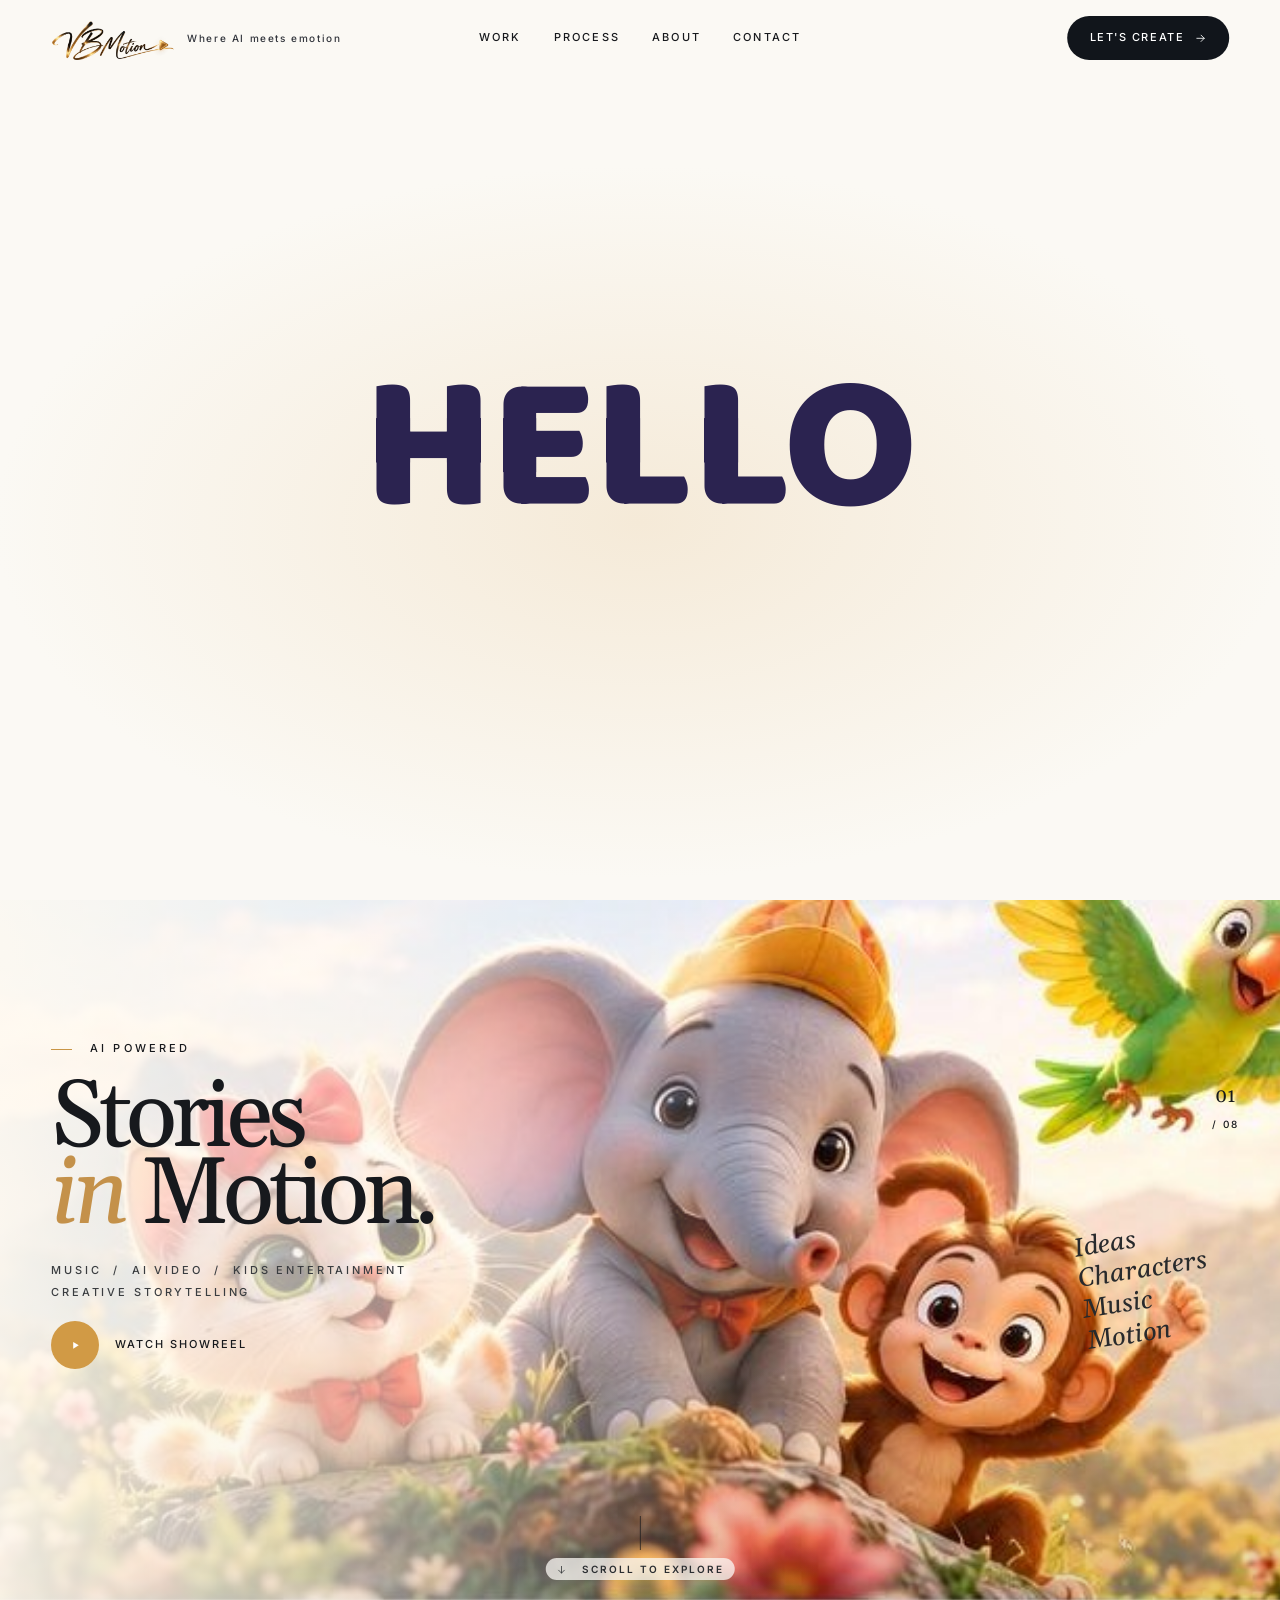
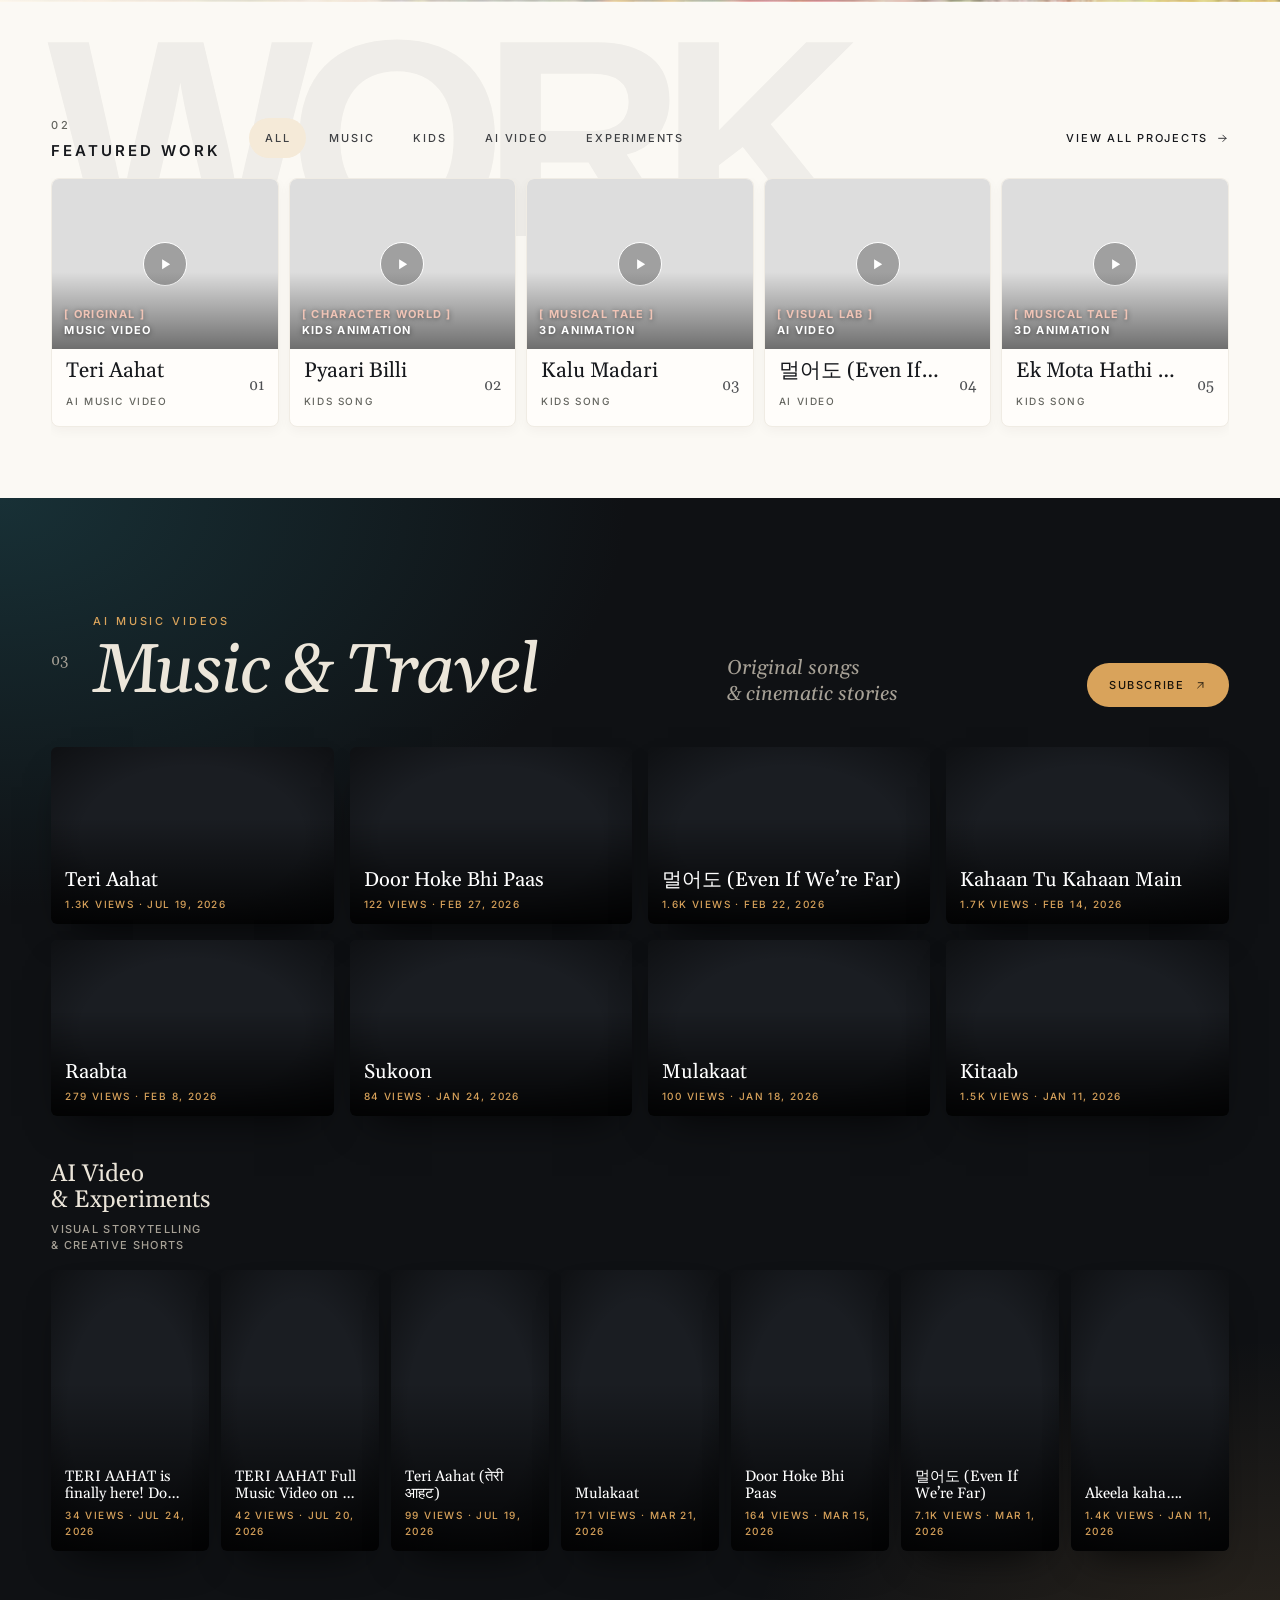
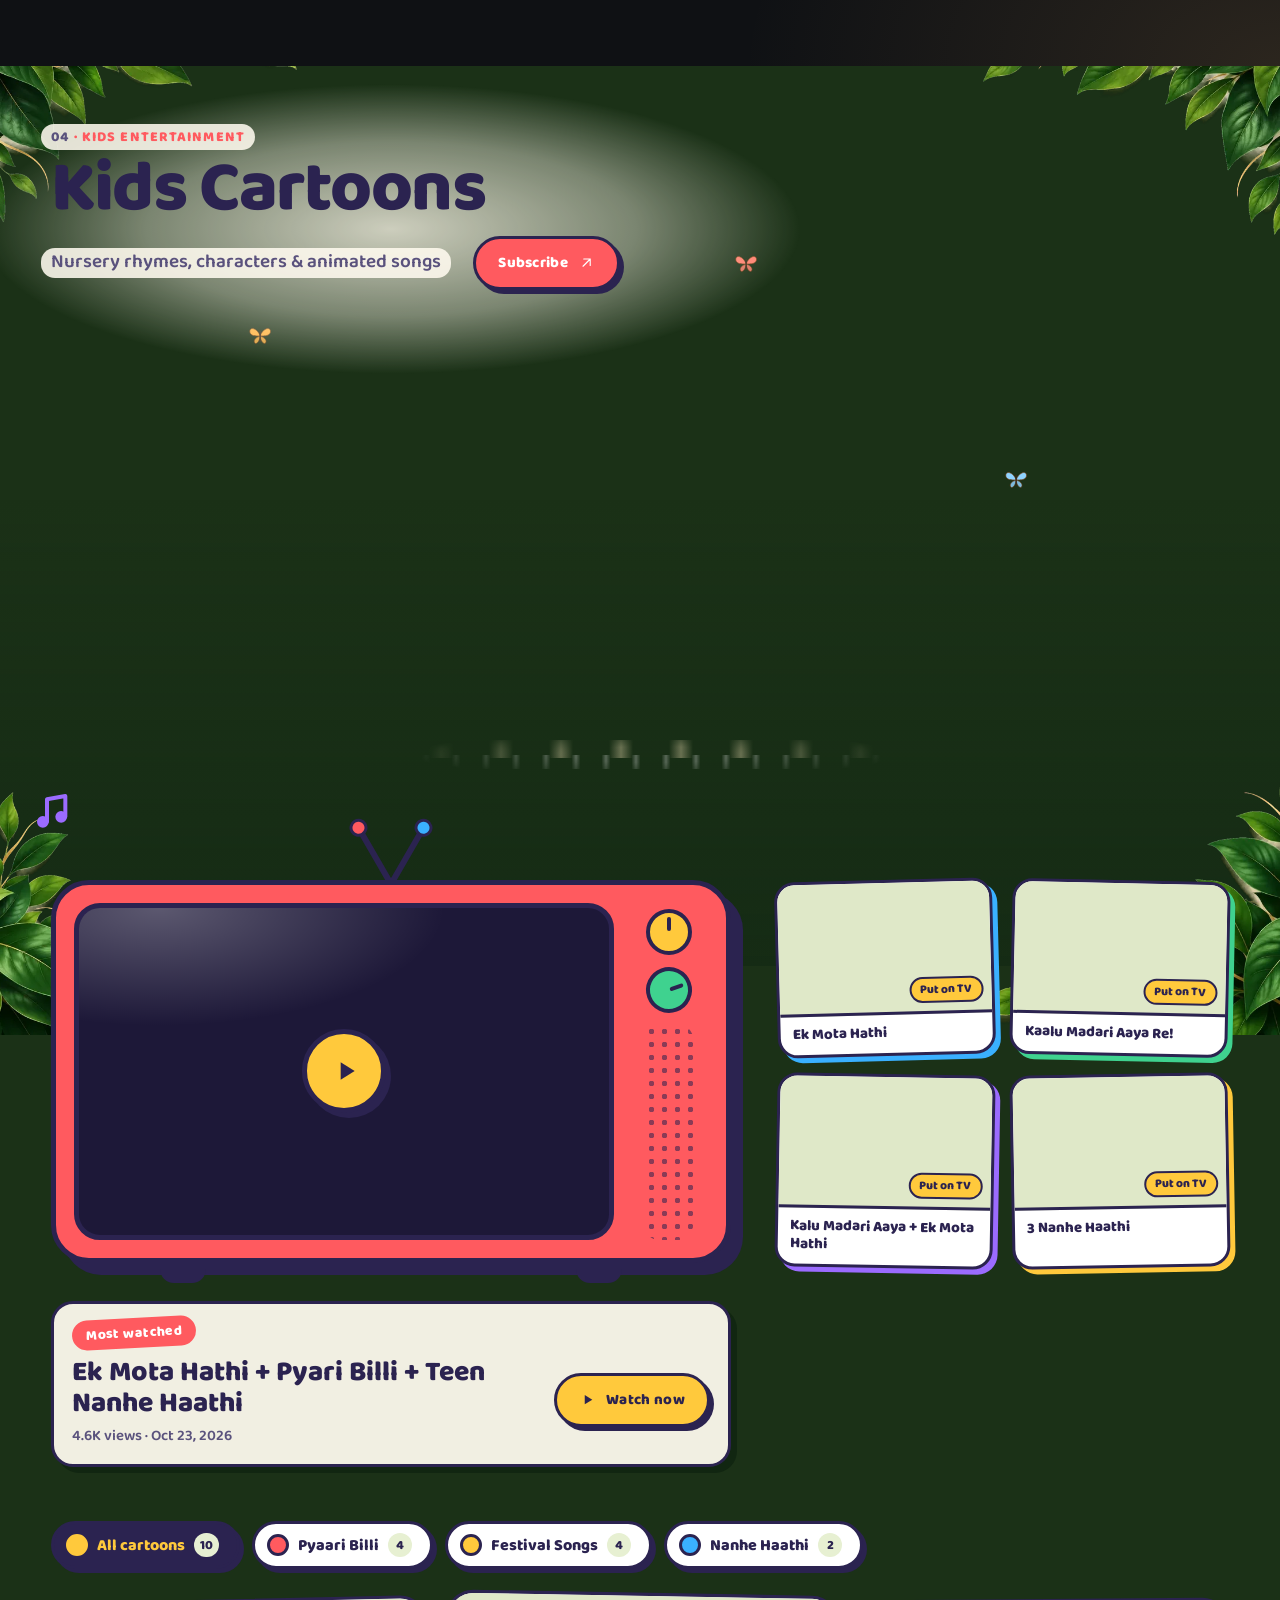
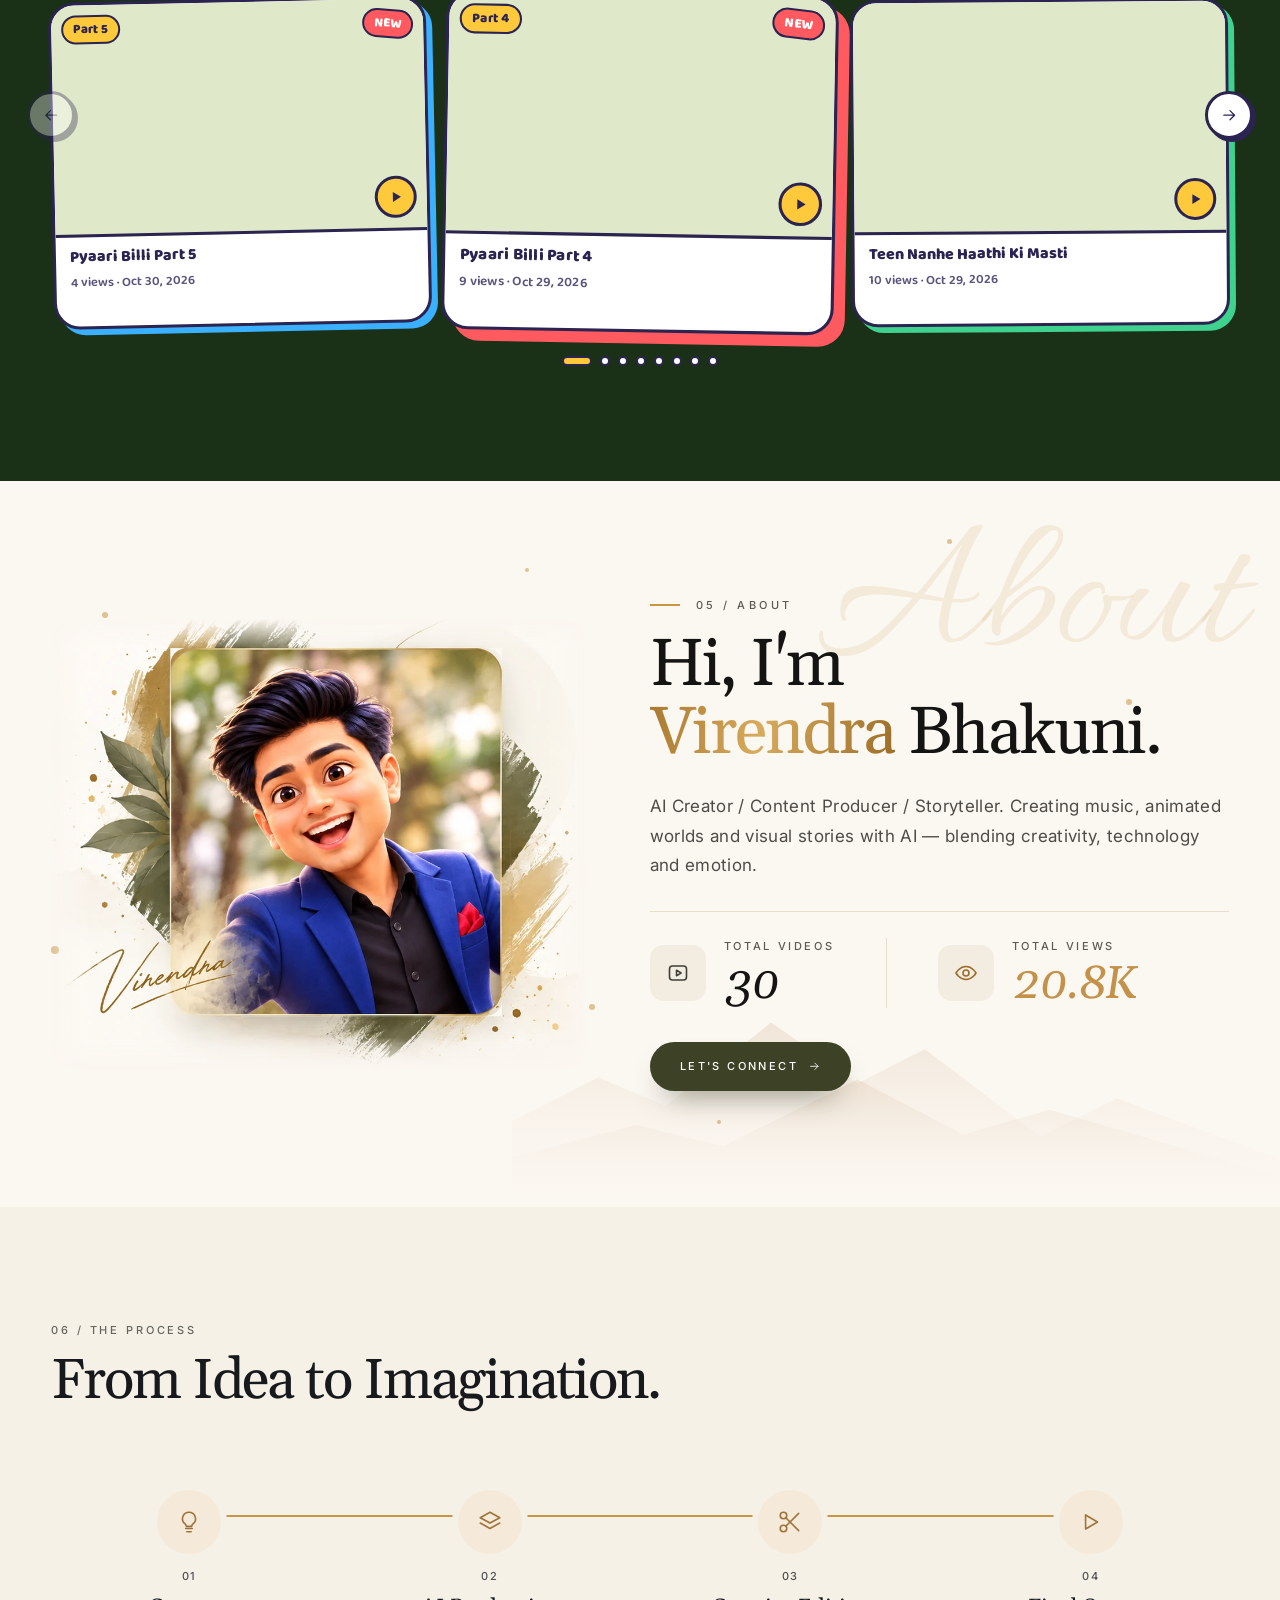
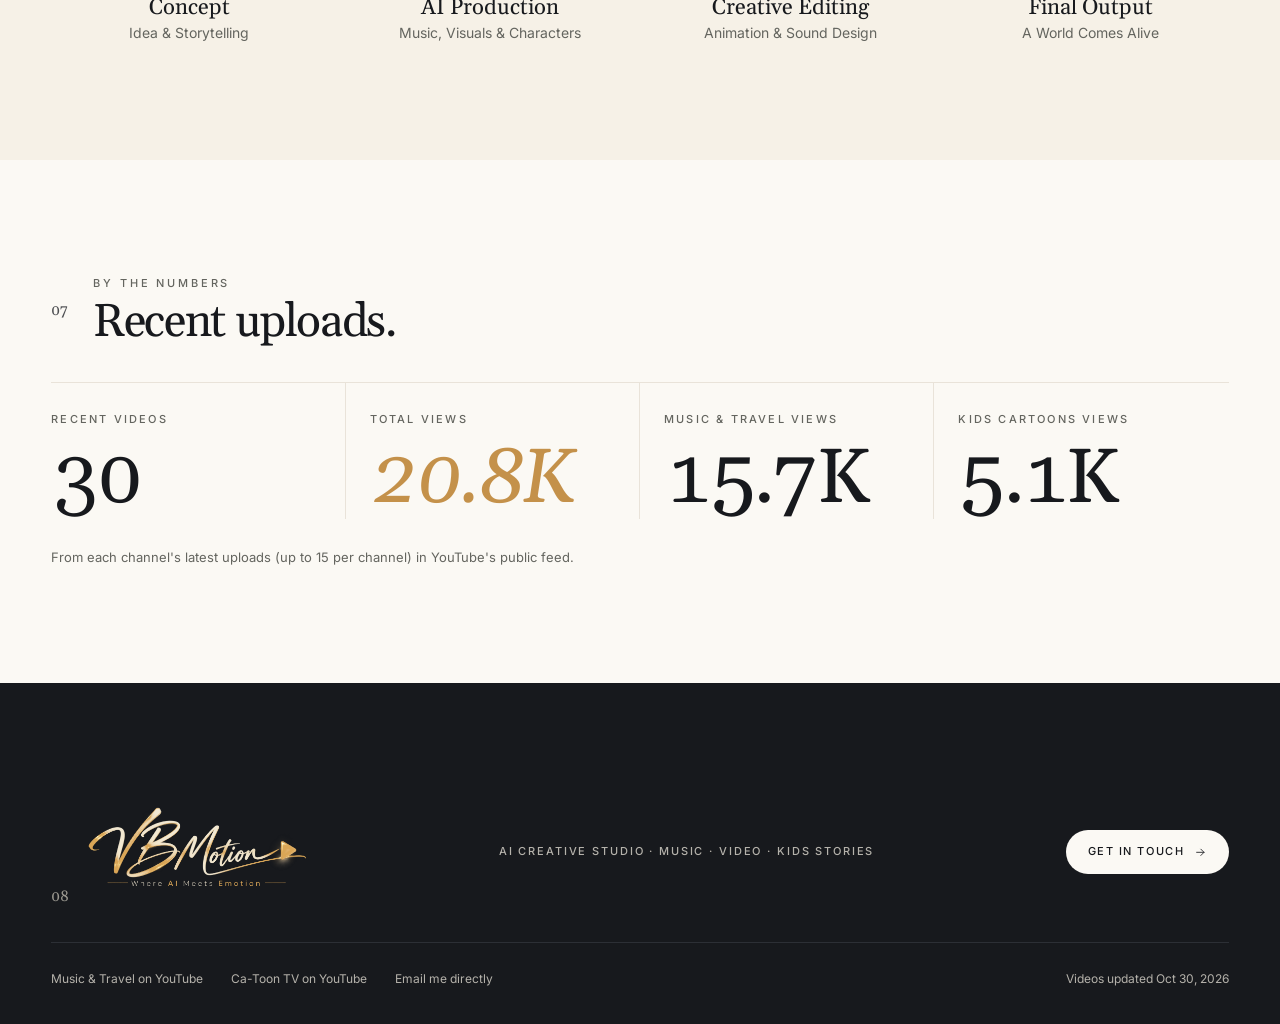
==== commit ff9bde06: "VB Motion logo in header, home ring and footer Co-Authored-By: Claude Opus 5.5 <noreply@anthropic.co" ====
--- a/index.html
+++ b/index.html
@@ -35,7 +35,7 @@
 </svg>
 
 <header class="site-header wrap">
-  <a class="brand" href="#top" data-magnetic aria-label="VB Motion, home"><span class="brand-name">VB <em>Motion</em></span> <small>Where AI meets emotion</small></a>
+  <a class="brand" href="#top" data-magnetic aria-label="VB Motion, home"><img class="brand-logo" src="assets/brand/vb-motion-mark.webp" alt="VB Motion" width="1736" height="621"> <small>Where AI meets emotion</small></a>
   <nav aria-label="Main"><a href="#work">Work</a><a href="#process">Process</a><a href="#about">About</a><a href="#contact">Contact</a></nav>
   <a class="pill" href="#contact" data-contact data-magnetic>LET'S CREATE <svg class="ico"><use href="#i-arrow"/></svg></a>
 </header>
@@ -74,7 +74,7 @@
         </div>
       </div>
       <div class="hero-center" id="hero-center">
-        <p class="hero-name"><span>VIRENDRA</span> <span>BHAKUNI</span></p>
+        <p class="hero-name"><span><img src="assets/brand/vb-motion-mark.webp" alt="VB Motion" width="1736" height="621"></span></p>
         <div class="hero-cta">
           <p class="hero-tag">AI Creator | Music, Travel &amp; Kids Animation</p>
           <div class="hero-btns">
@@ -277,7 +277,7 @@
 <!-- 08 CONTACT -->
 <footer id="contact" data-section="08">
   <div class="wrap foot">
-    <strong><span class="num foot-num">08</span>VIRENDRA BHAKUNI</strong>
+    <strong><span class="num foot-num">08</span><img class="foot-logo" src="assets/brand/vb-motion-logo-light.webp" alt="VB Motion: Where AI meets emotion" width="1736" height="807" loading="lazy" decoding="async"></strong>
     <small>AI CREATIVE STUDIO · MUSIC · VIDEO · KIDS STORIES</small>
     <a class="pill pill--light" href="#contact" data-contact data-magnetic>GET IN TOUCH <svg class="ico"><use href="#i-arrow"/></svg></a>
   </div>
--- a/styles.css
+++ b/styles.css
@@ -65,9 +65,11 @@
    Header
    ========================================================= */
 .site-header { height: 76px; display: grid; grid-template-columns: 1fr auto 1fr; align-items: center; position: absolute; z-index: 30; top: 0; left: 50%; transform: translateX(-50%); color: var(--ink); }
-/* Logo: "VB Motion" on one line ("Motion" in the About heading's gold, italic for weight at this size), then the tagline */
-.brand { justify-self: start; display: flex; align-items: baseline; gap: 13px; font: 22px/1 var(--serif); letter-spacing: .04em; white-space: nowrap; }
-.brand-name em { font-style: italic; background: linear-gradient(100deg, #a8782f, #d8aa5c 45%, #9a6c27); -webkit-background-clip: text; background-clip: text; color: transparent; padding-right: .06em; }
+/* Logo: the "VB Motion" script mark (assets/brand), then the tagline */
+.brand { justify-self: start; display: flex; align-items: center; gap: 13px; font: 22px/1 var(--serif); letter-spacing: .04em; white-space: nowrap; }
+.brand-logo { display: block; height: 44px; width: auto; }
+.hero-name img { display: block; width: calc(var(--hn, 28px) * 8); height: auto; margin: 0 auto; }
+.foot-logo { display: block; height: clamp(64px, 8vw, 110px); width: auto; }
 .brand small { font: 500 10px var(--sans); letter-spacing: .16em; color: #30333a; white-space: nowrap; }
 nav { display: flex; justify-content: center; gap: 32px; }
 nav a { position: relative; font-size: 11px; font-weight: 500; letter-spacing: .2em; text-transform: uppercase; padding: 10px 0; }
@@ -791,6 +793,7 @@
   :root { --hdr: 64px; }
   .site-header { height: 64px; }
   .brand { font-size: 19px; }
+  .brand-logo { height: 34px; }
   .brand small { display: none; }
   .pill { padding: 10px 14px; }
   .hero-pin { height: 620px; }
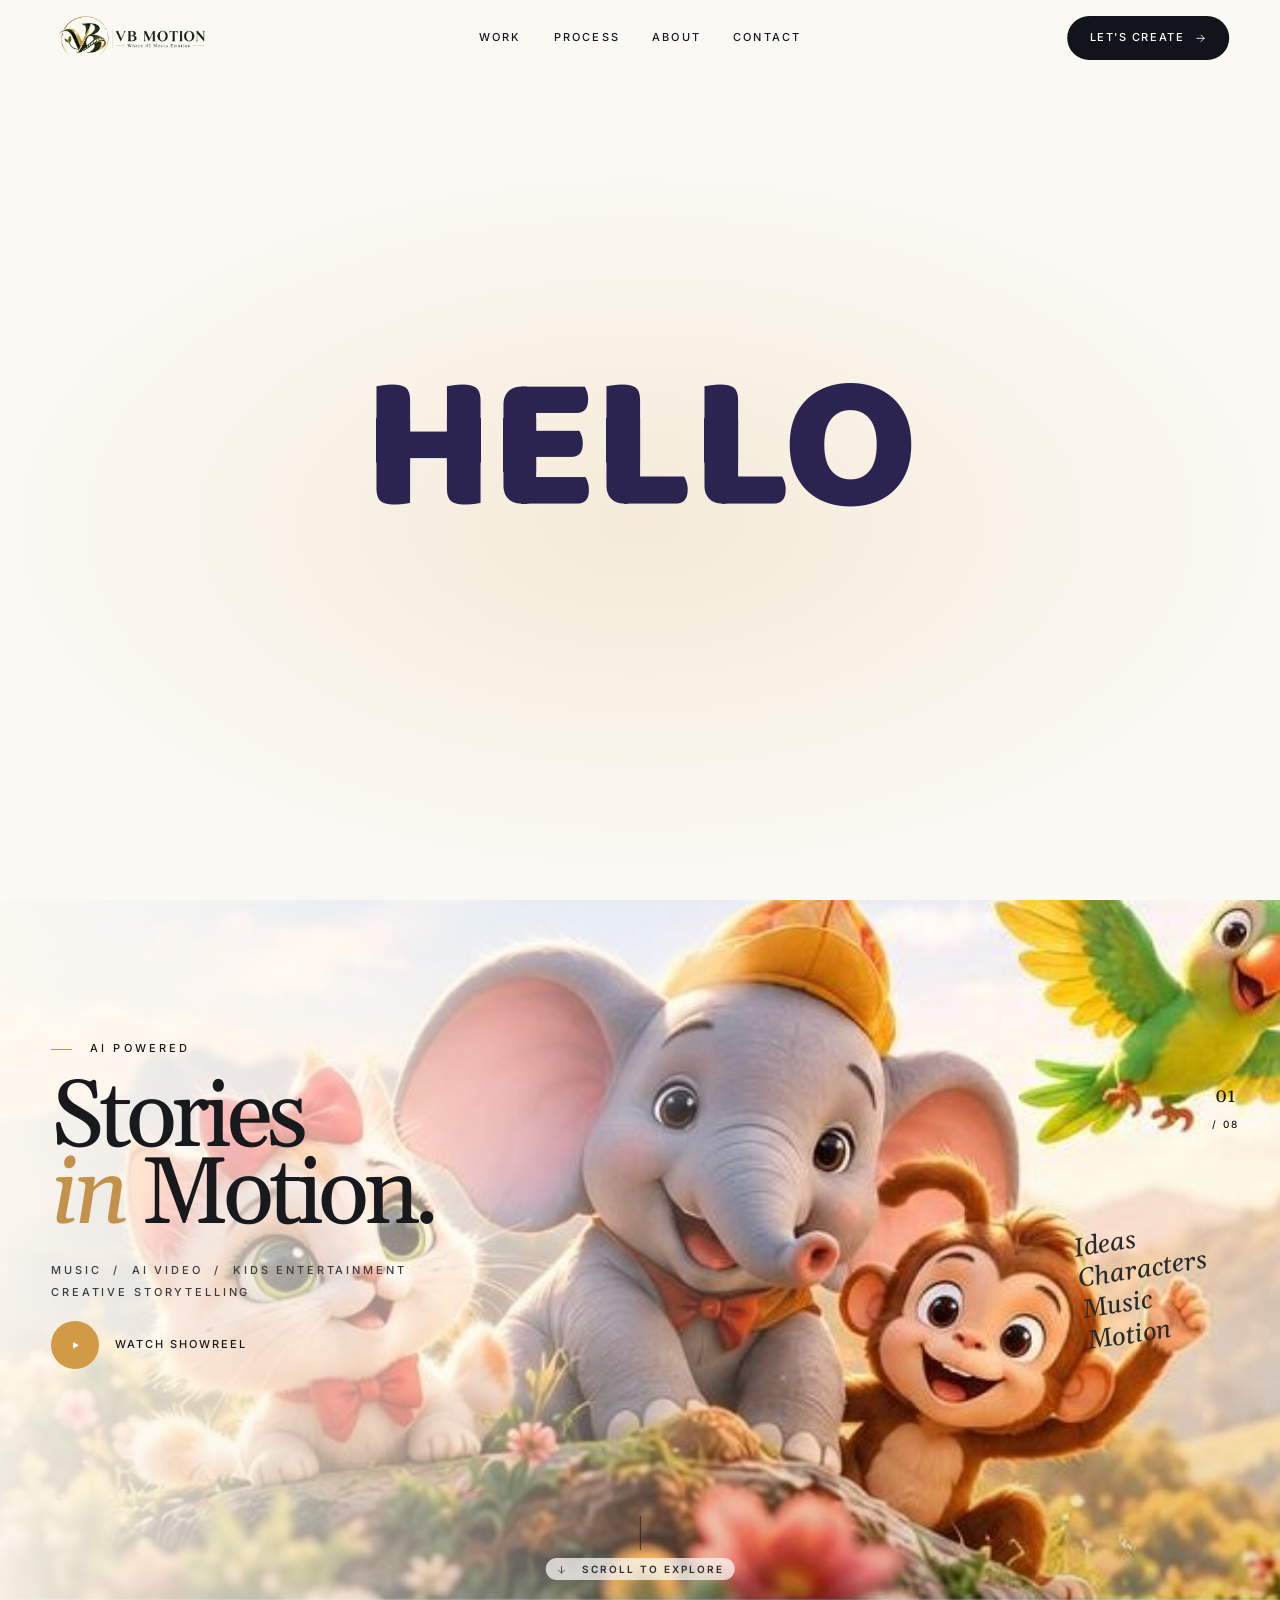
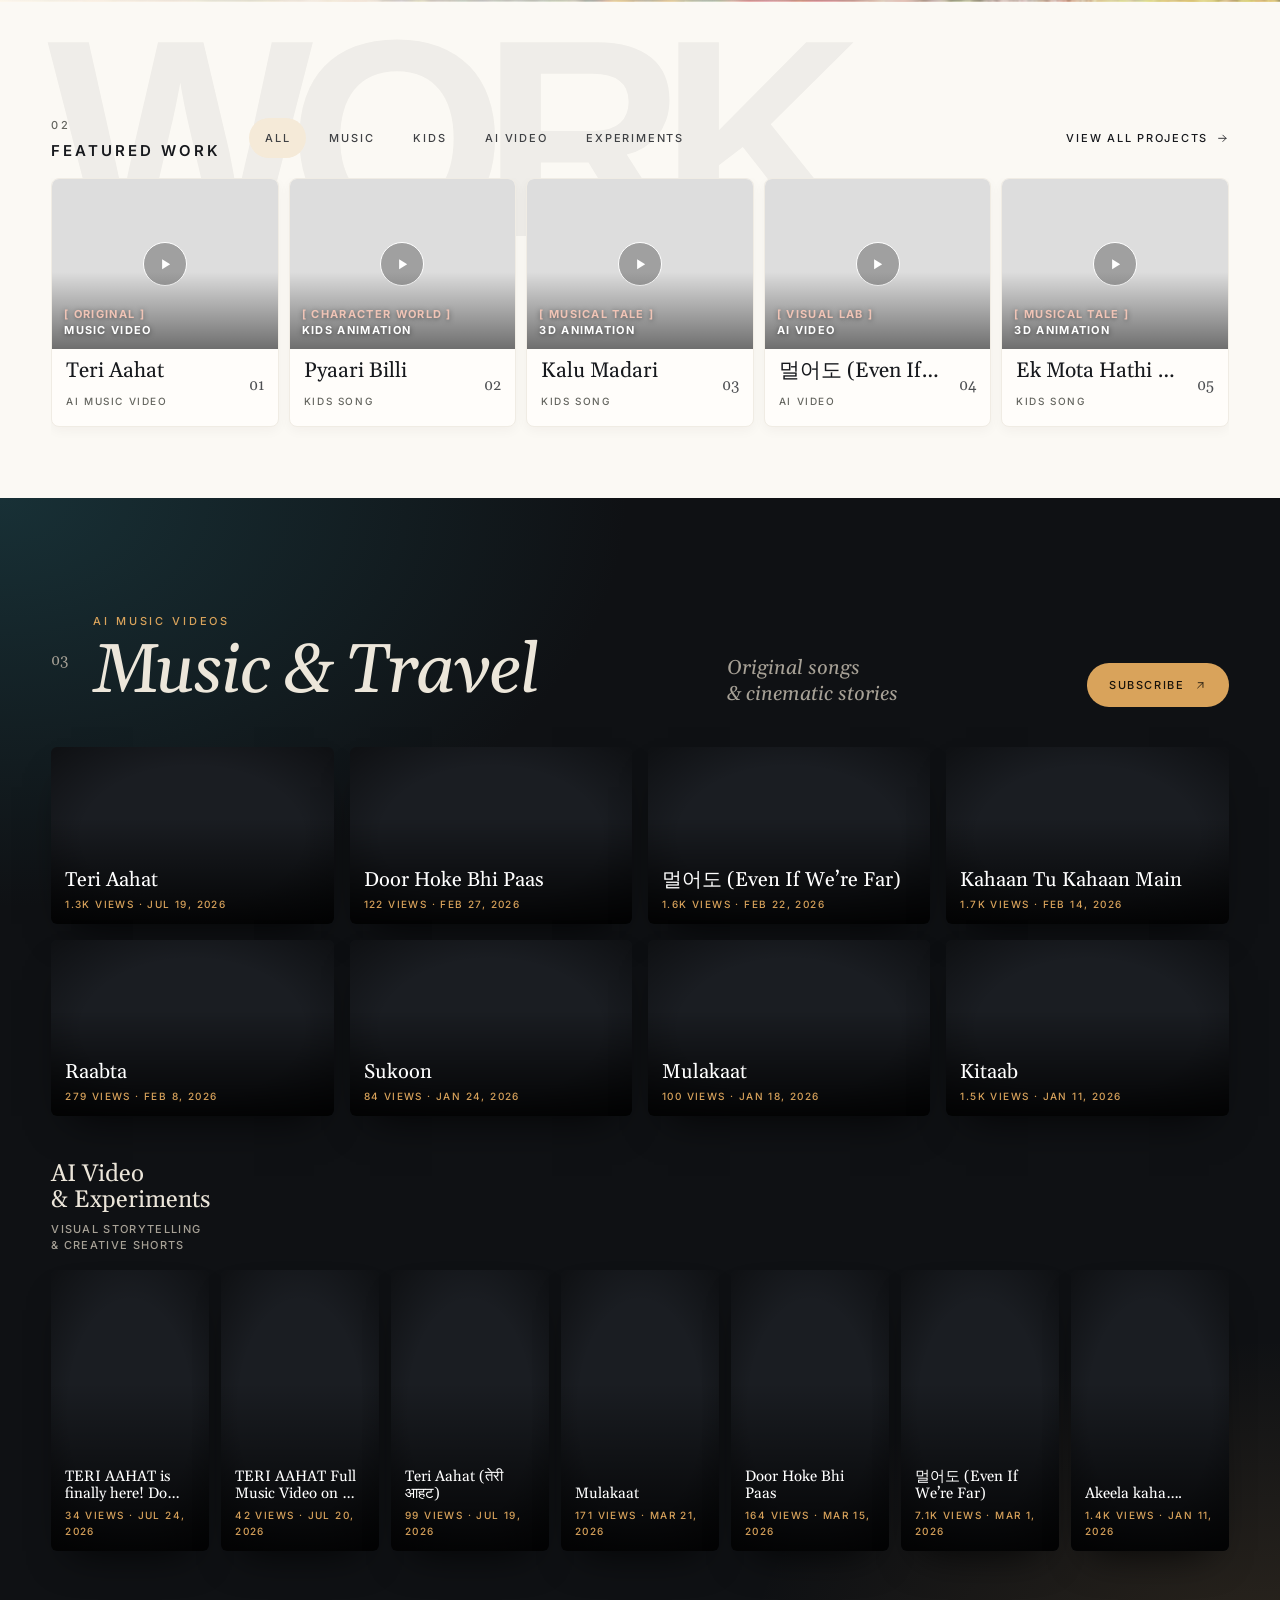
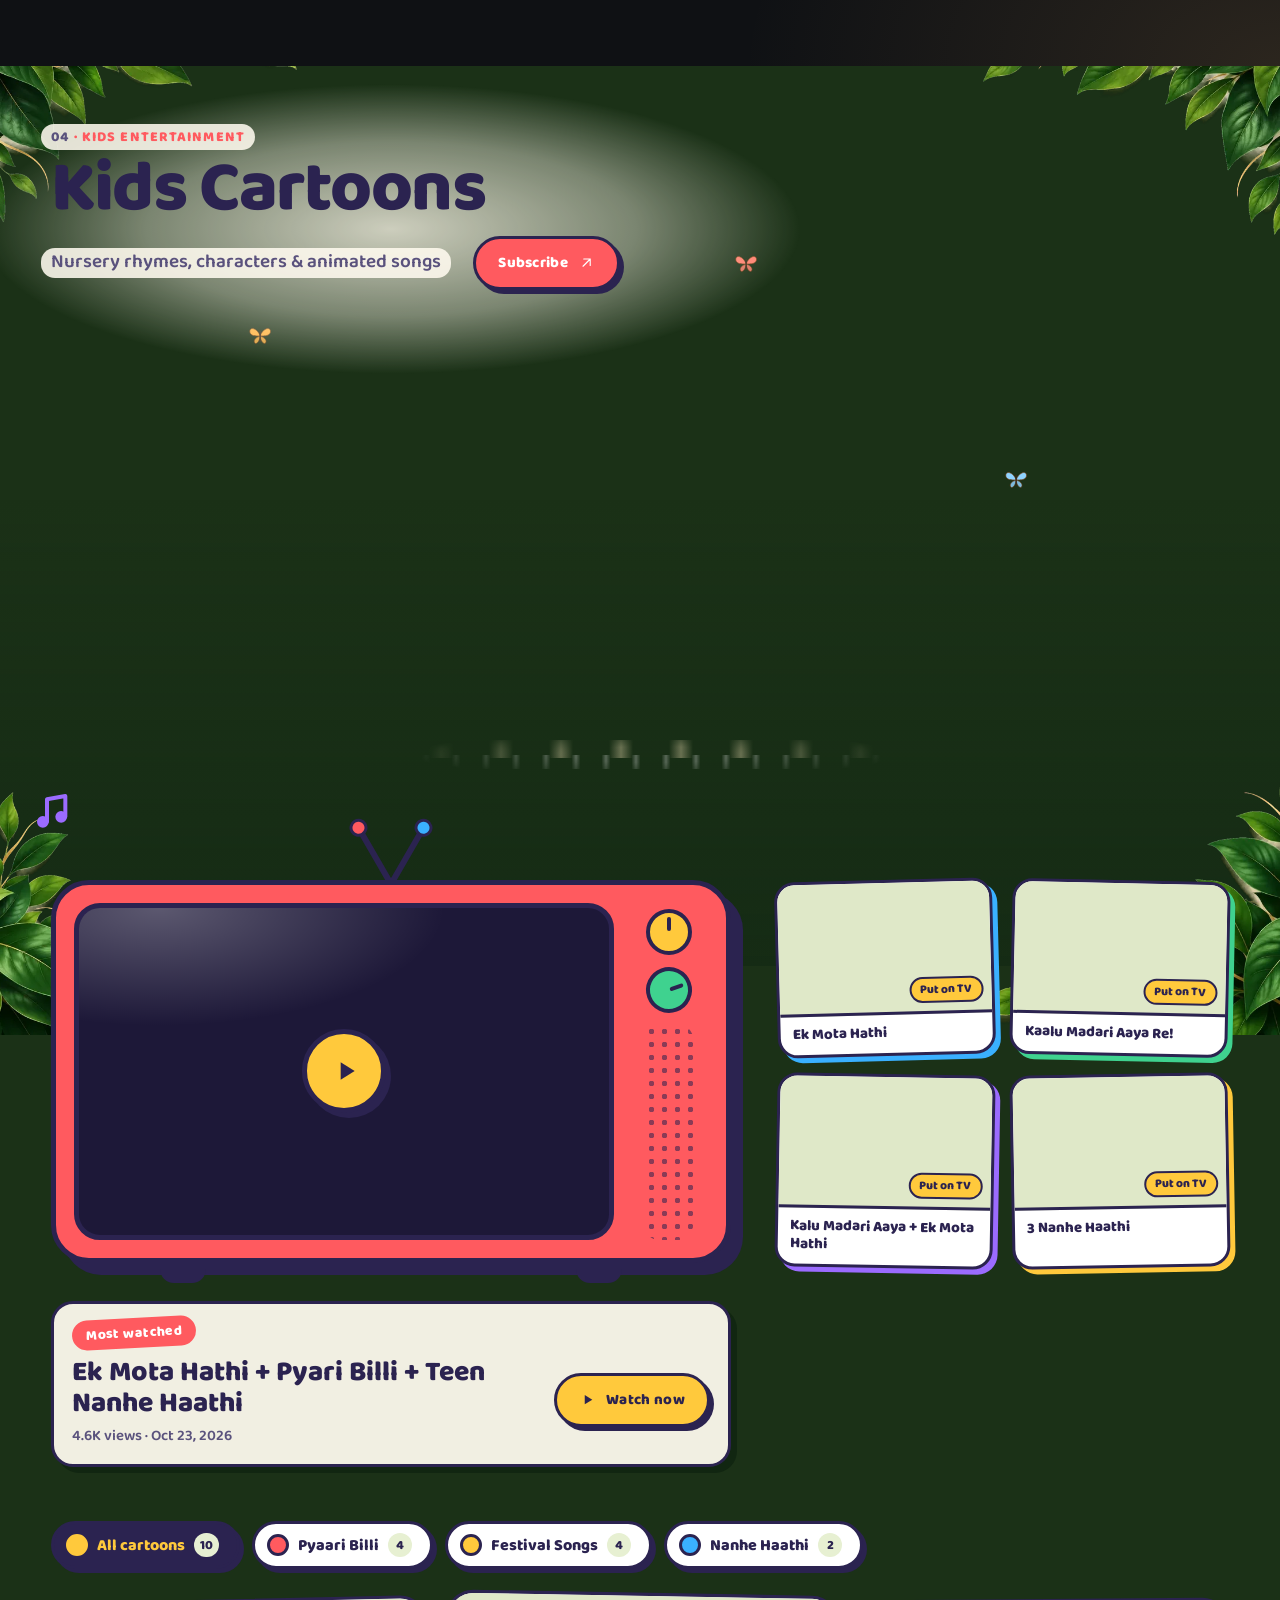
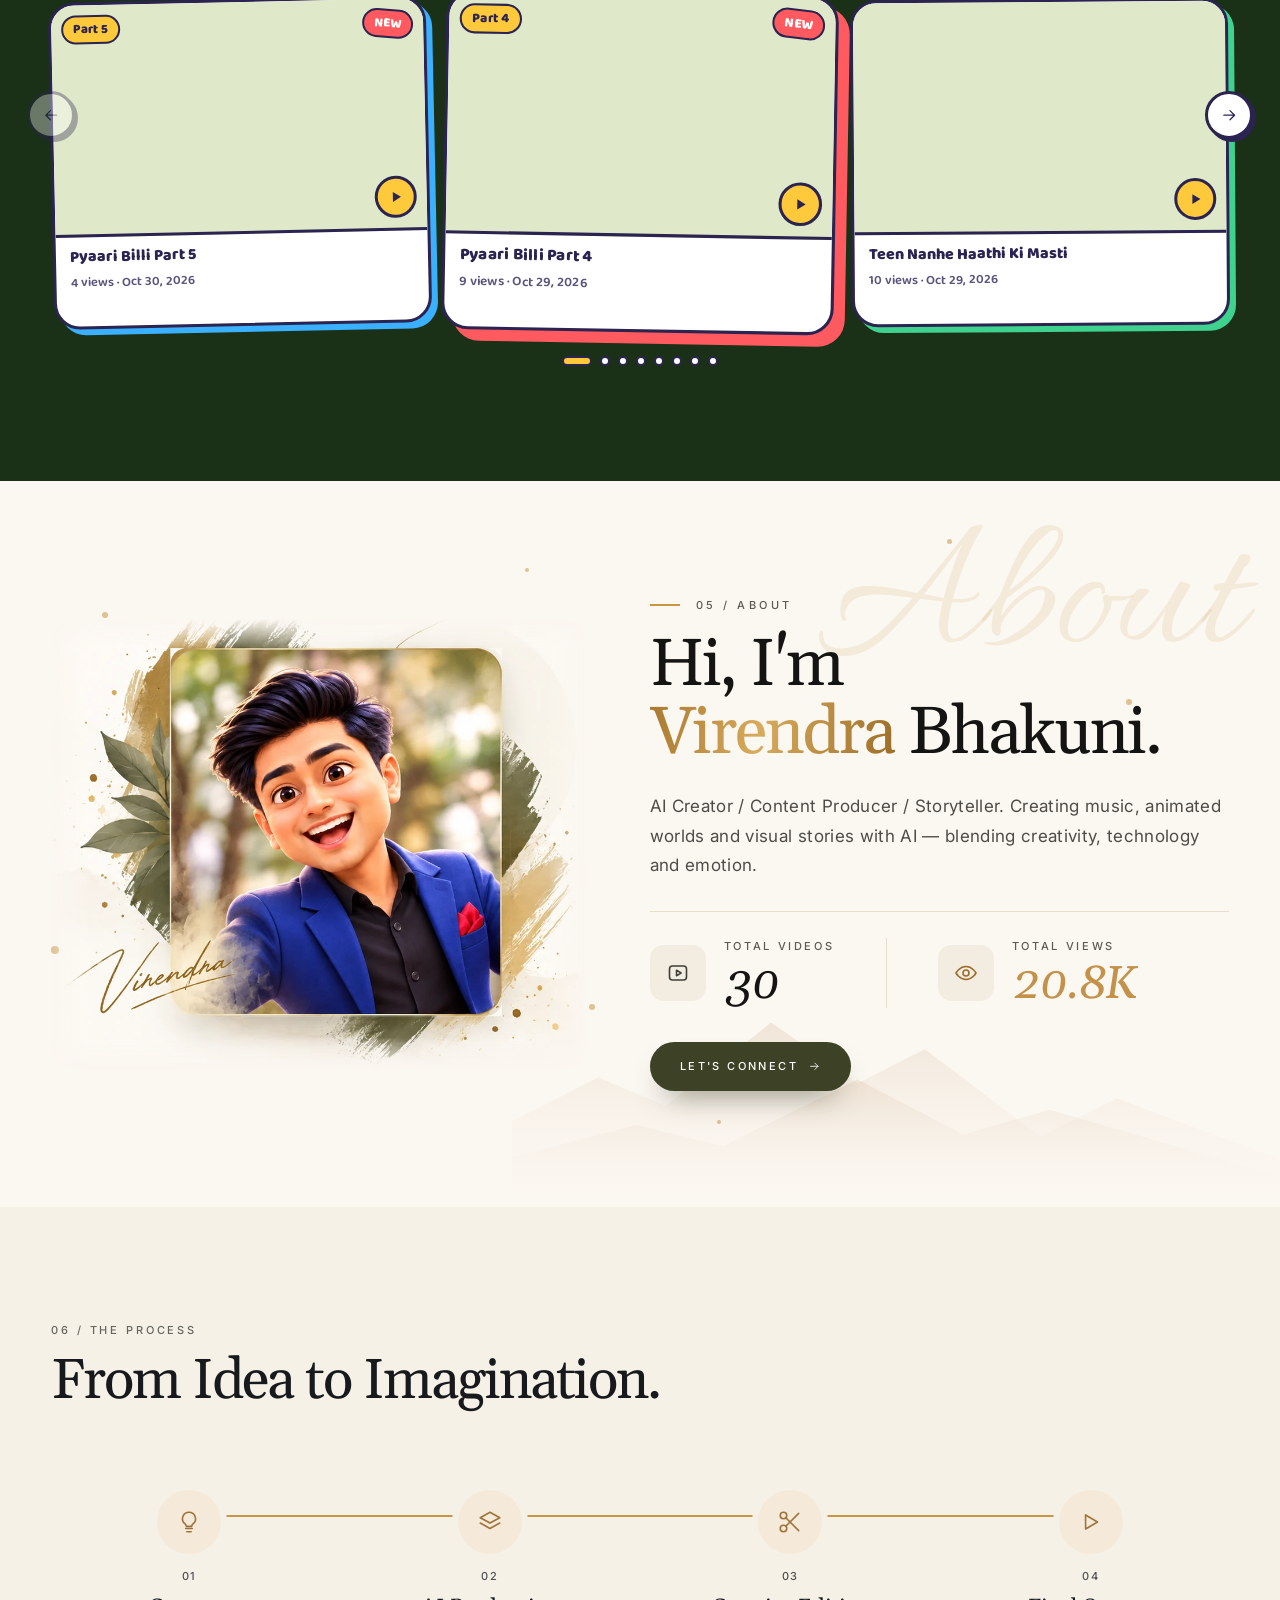
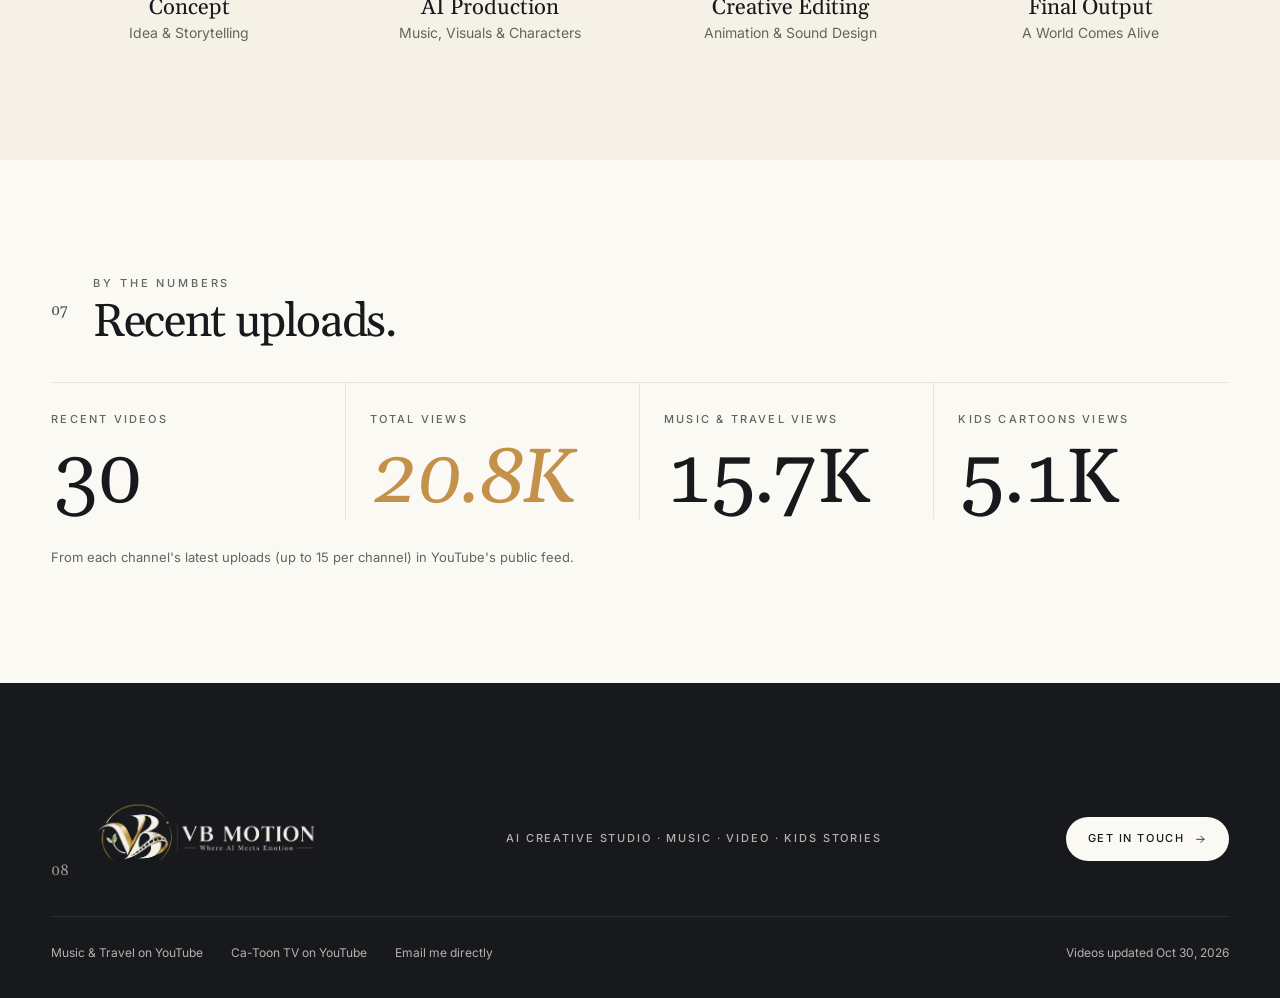
==== commit 2dc88df8: "New VB Motion emblem logo and favicon Co-Authored-By: Claude Opus 5.5 <noreply@anthropic.com>" ====
--- a/index.html
+++ b/index.html
@@ -6,6 +6,9 @@
   <title>VB Motion | Where AI meets emotion</title>
   <meta name="description" content="VB Motion by Virendra Bhakuni: AI music videos, travel stories and kids cartoons. Where AI meets emotion.">
   <meta name="theme-color" content="#fbf9f4">
+  <link rel="icon" type="image/png" sizes="32x32" href="assets/brand/favicon-32.png">
+  <link rel="icon" type="image/png" sizes="512x512" href="assets/brand/favicon-512.png">
+  <link rel="apple-touch-icon" href="assets/brand/favicon-180.png">
   <link rel="preconnect" href="https://fonts.googleapis.com">
   <link rel="preconnect" href="https://fonts.gstatic.com" crossorigin>
   <link href="https://fonts.googleapis.com/css2?family=Allura&family=Baloo+2:wght@600;800&family=Gelasio:ital,wght@0,400;1,400&family=Inter:wght@400;500;600&display=swap" rel="stylesheet">
@@ -35,7 +38,7 @@
 </svg>
 
 <header class="site-header wrap">
-  <a class="brand" href="#top" data-magnetic aria-label="VB Motion, home"><img class="brand-logo" src="assets/brand/vb-motion-mark.webp" alt="VB Motion" width="1736" height="621"> <small>Where AI meets emotion</small></a>
+  <a class="brand" href="#top" data-magnetic aria-label="VB Motion, home"><img class="brand-logo" src="assets/brand/vbm-horizontal.webp" alt="VB Motion: Where AI meets emotion" width="1962" height="641"></a>
   <nav aria-label="Main"><a href="#work">Work</a><a href="#process">Process</a><a href="#about">About</a><a href="#contact">Contact</a></nav>
   <a class="pill" href="#contact" data-contact data-magnetic>LET'S CREATE <svg class="ico"><use href="#i-arrow"/></svg></a>
 </header>
@@ -74,7 +77,7 @@
         </div>
       </div>
       <div class="hero-center" id="hero-center">
-        <p class="hero-name"><span><img src="assets/brand/vb-motion-mark.webp" alt="VB Motion" width="1736" height="621"></span></p>
+        <p class="hero-name"><span><img src="assets/brand/vbm-horizontal.webp" alt="VB Motion" width="1962" height="641"></span></p>
         <div class="hero-cta">
           <p class="hero-tag">AI Creator | Music, Travel &amp; Kids Animation</p>
           <div class="hero-btns">
@@ -277,7 +280,7 @@
 <!-- 08 CONTACT -->
 <footer id="contact" data-section="08">
   <div class="wrap foot">
-    <strong><span class="num foot-num">08</span><img class="foot-logo" src="assets/brand/vb-motion-logo-light.webp" alt="VB Motion: Where AI meets emotion" width="1736" height="807" loading="lazy" decoding="async"></strong>
+    <strong><span class="num foot-num">08</span><img class="foot-logo" src="assets/brand/vbm-horizontal-light.webp" alt="VB Motion: Where AI meets emotion" width="1962" height="641" loading="lazy" decoding="async"></strong>
     <small>AI CREATIVE STUDIO · MUSIC · VIDEO · KIDS STORIES</small>
     <a class="pill pill--light" href="#contact" data-contact data-magnetic>GET IN TOUCH <svg class="ico"><use href="#i-arrow"/></svg></a>
   </div>
--- a/styles.css
+++ b/styles.css
@@ -67,9 +67,10 @@
 .site-header { height: 76px; display: grid; grid-template-columns: 1fr auto 1fr; align-items: center; position: absolute; z-index: 30; top: 0; left: 50%; transform: translateX(-50%); color: var(--ink); }
 /* Logo: the "VB Motion" script mark (assets/brand), then the tagline */
 .brand { justify-self: start; display: flex; align-items: center; gap: 13px; font: 22px/1 var(--serif); letter-spacing: .04em; white-space: nowrap; }
-.brand-logo { display: block; height: 44px; width: auto; }
-.hero-name img { display: block; width: calc(var(--hn, 28px) * 8); height: auto; margin: 0 auto; }
-.foot-logo { display: block; height: clamp(64px, 8vw, 110px); width: auto; }
+/* Both sizes set explicitly (iOS Safari can fall back to the file's own height with height: auto), contain as a safety net */
+.brand-logo { display: block; height: 52px; width: calc(52px * 1962 / 641); object-fit: contain; }
+.hero-name img { display: block; width: calc(var(--hn, 28px) * 9); height: calc(var(--hn, 28px) * 9 * 641 / 1962); object-fit: contain; margin: 0 auto; }
+.foot-logo { display: block; height: clamp(56px, 6vw, 90px); width: calc(clamp(56px, 6vw, 90px) * 1962 / 641); object-fit: contain; }
 .brand small { font: 500 10px var(--sans); letter-spacing: .16em; color: #30333a; white-space: nowrap; }
 nav { display: flex; justify-content: center; gap: 32px; }
 nav a { position: relative; font-size: 11px; font-weight: 500; letter-spacing: .2em; text-transform: uppercase; padding: 10px 0; }
@@ -793,7 +794,7 @@
   :root { --hdr: 64px; }
   .site-header { height: 64px; }
   .brand { font-size: 19px; }
-  .brand-logo { height: 34px; }
+  .brand-logo { height: 40px; width: calc(40px * 1962 / 641); }
   .brand small { display: none; }
   .pill { padding: 10px 14px; }
   .hero-pin { height: 620px; }
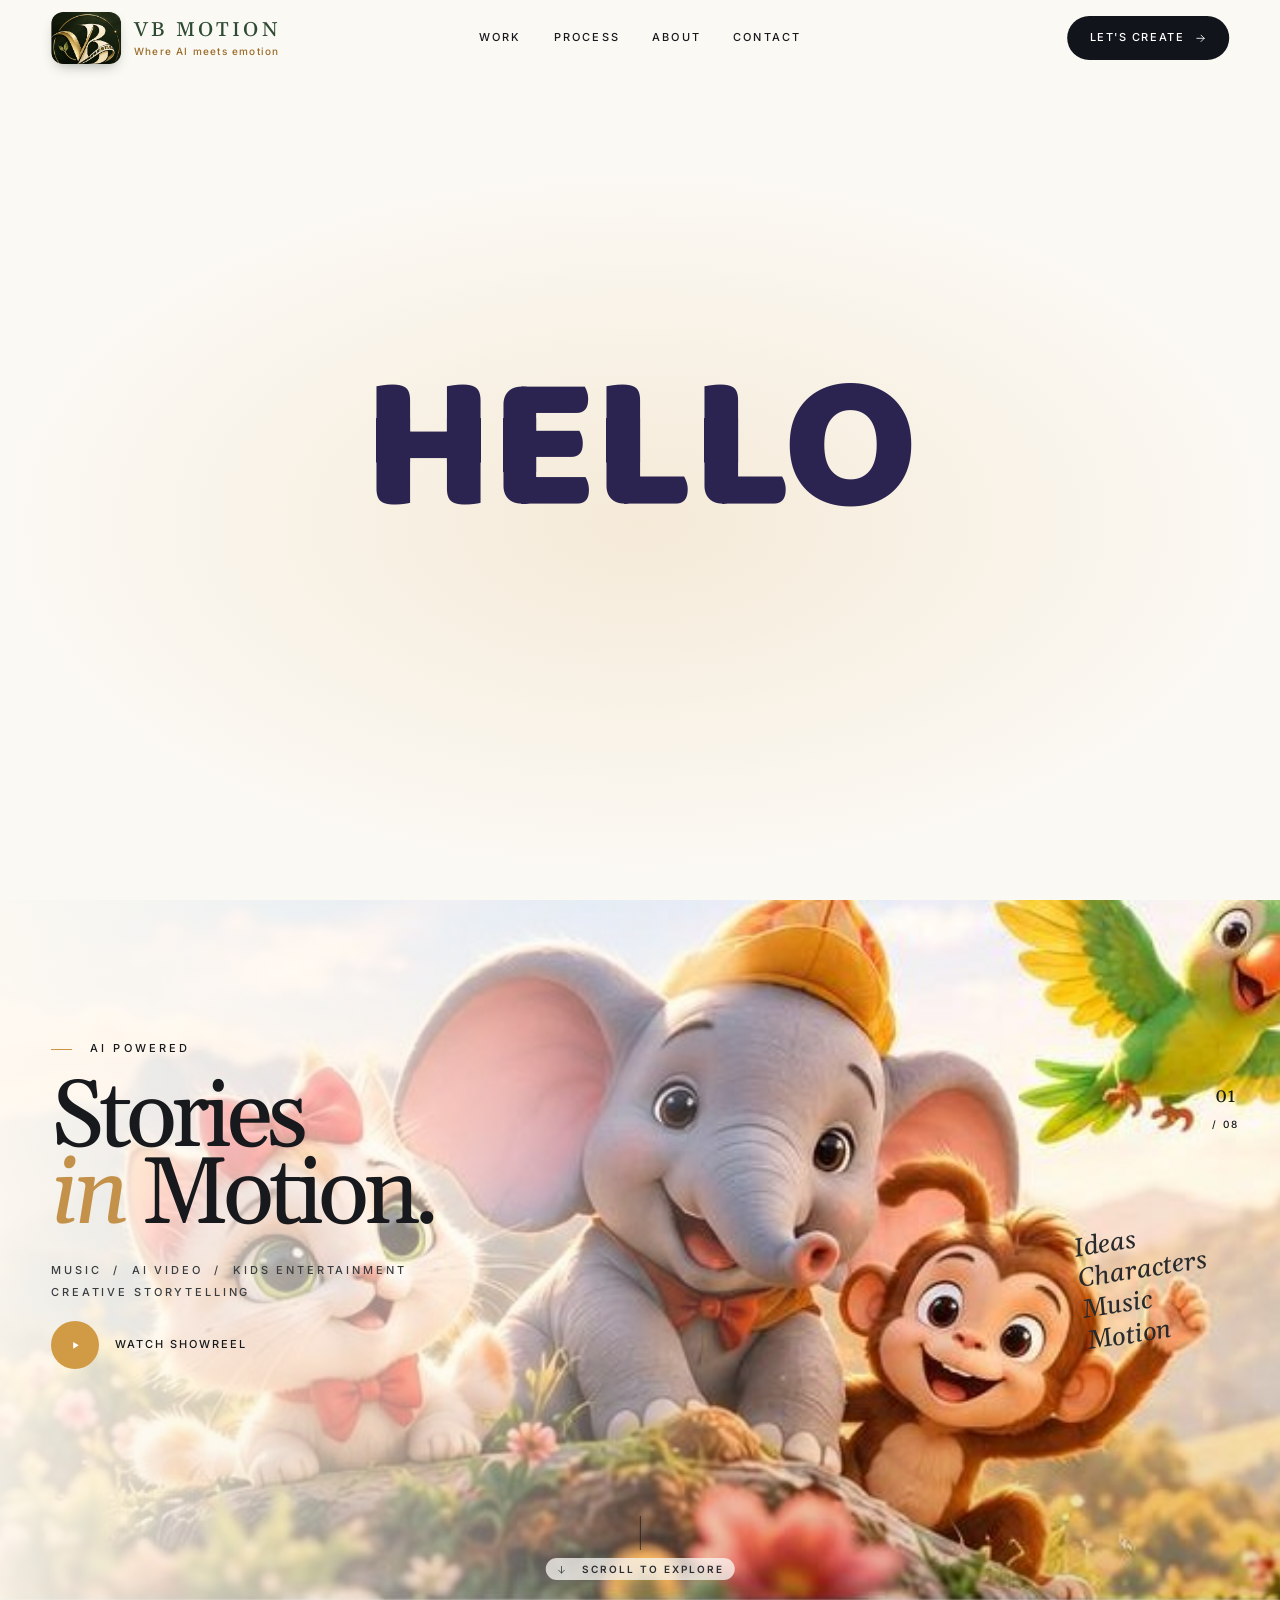
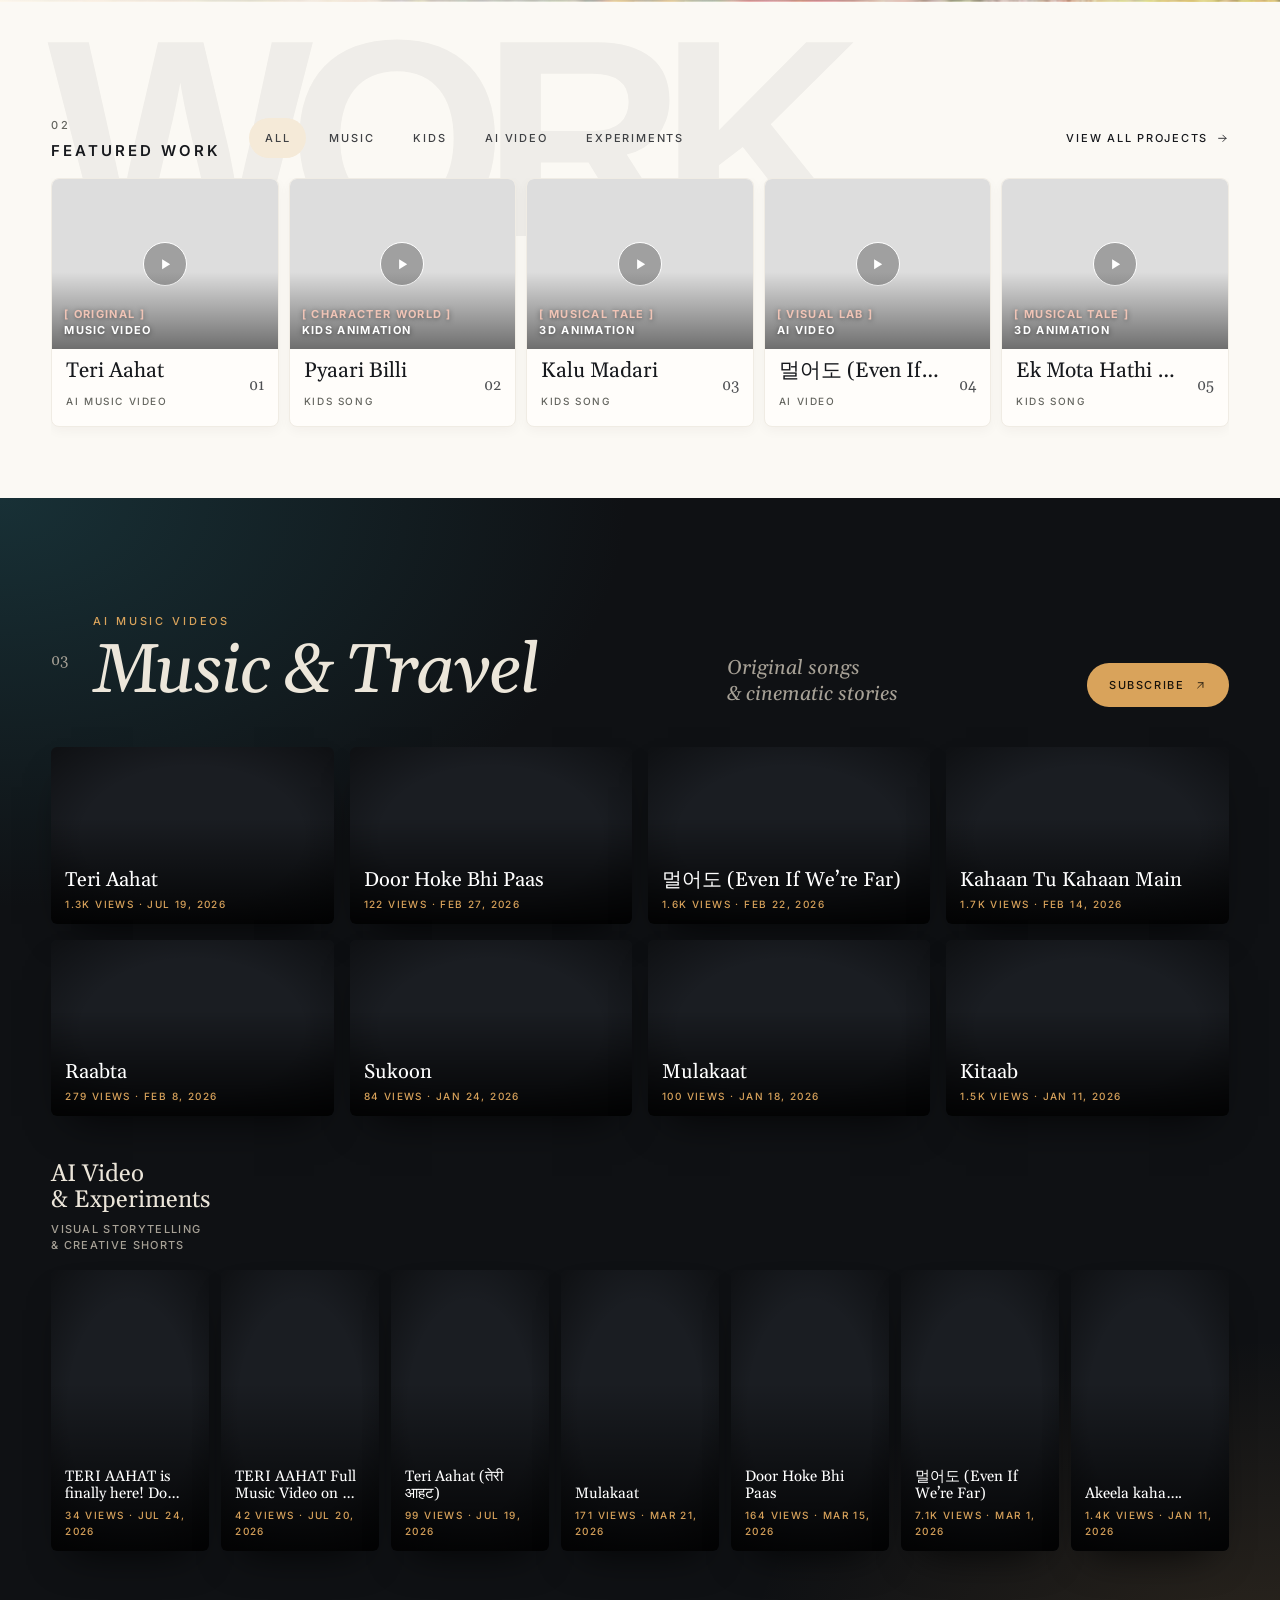
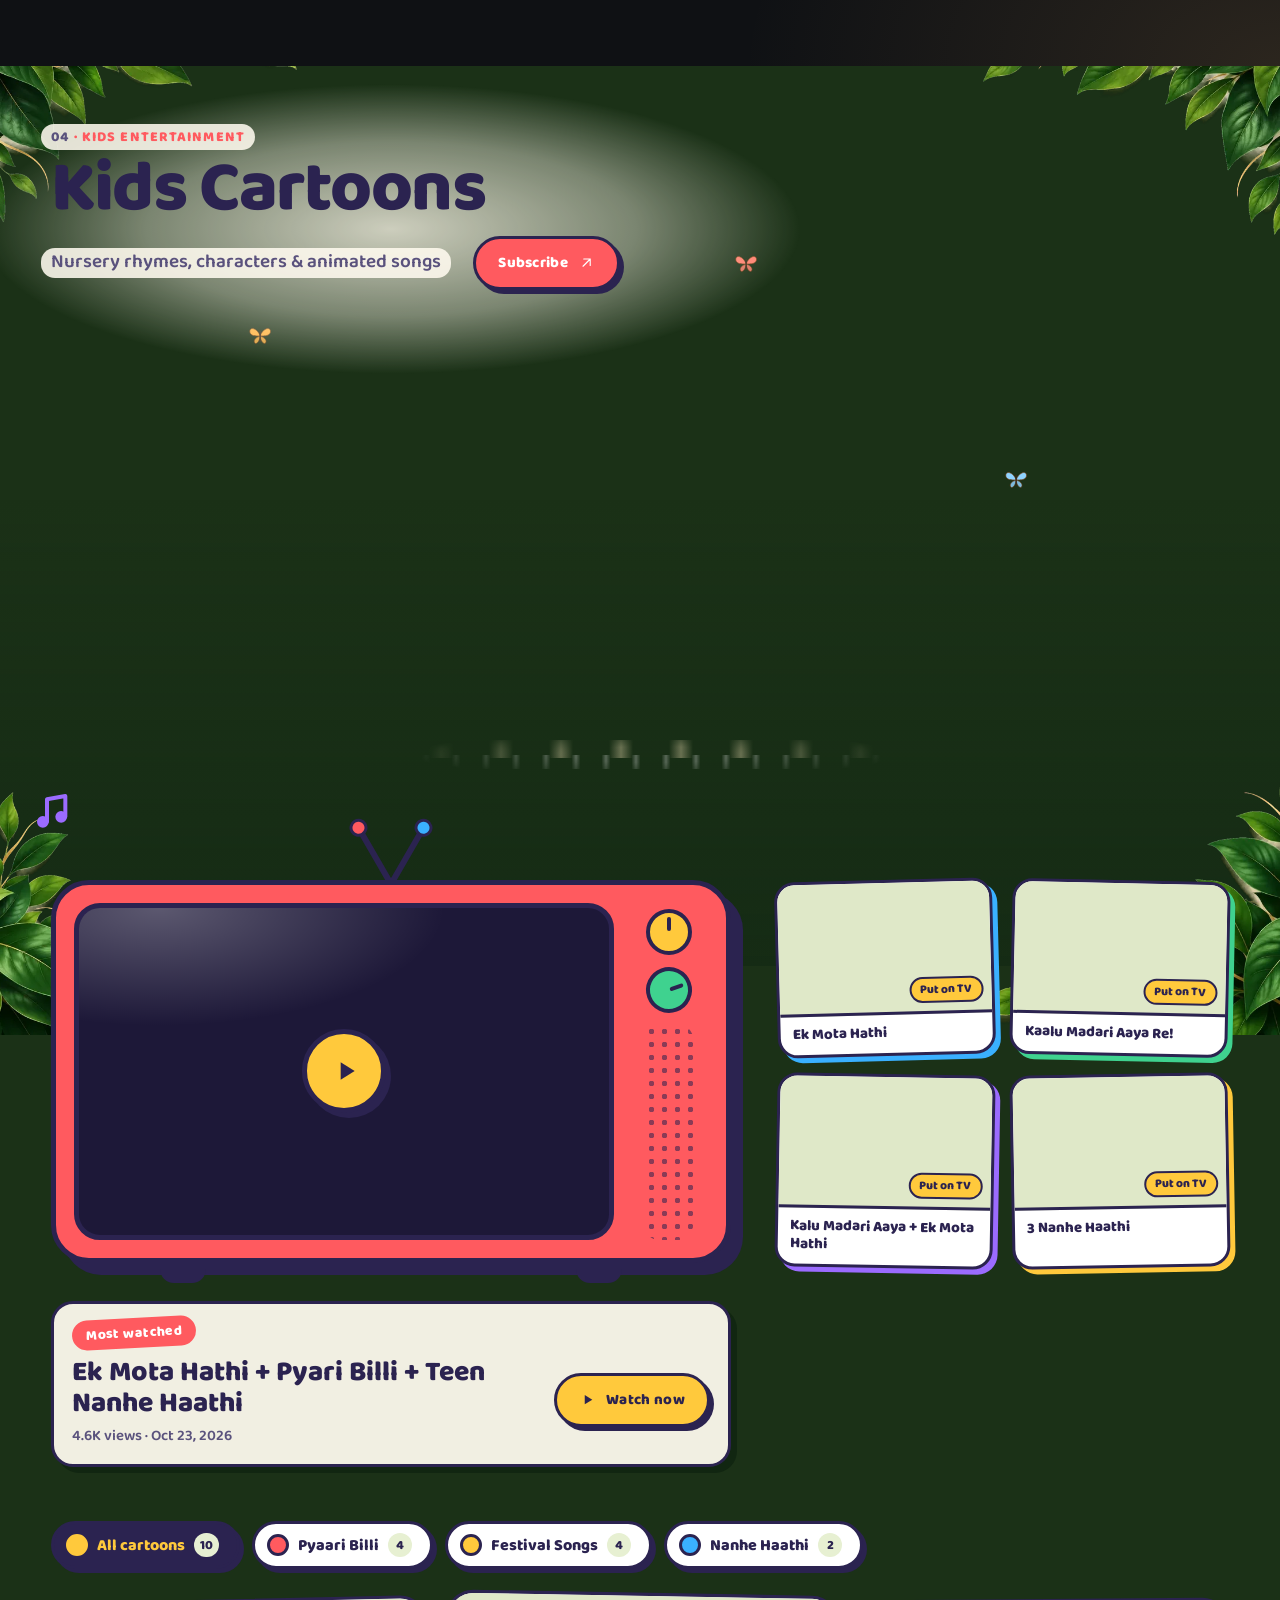
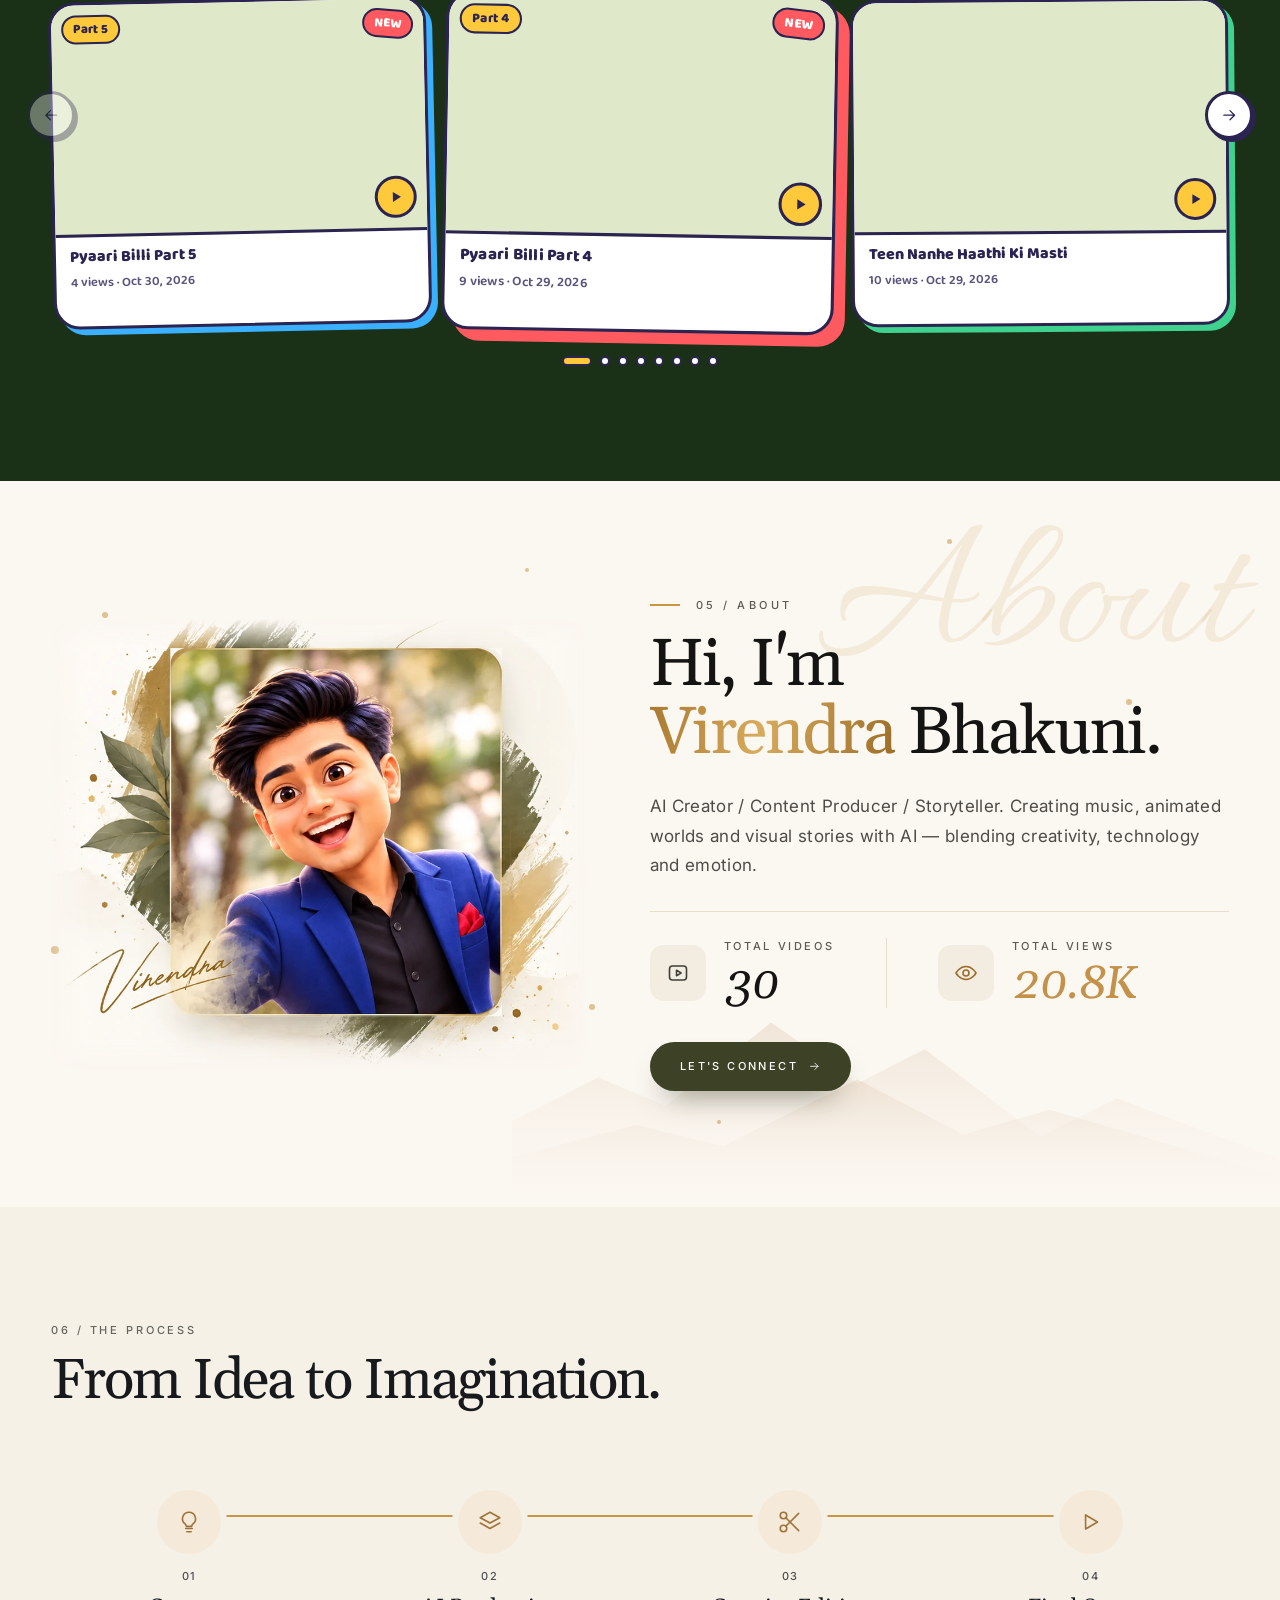
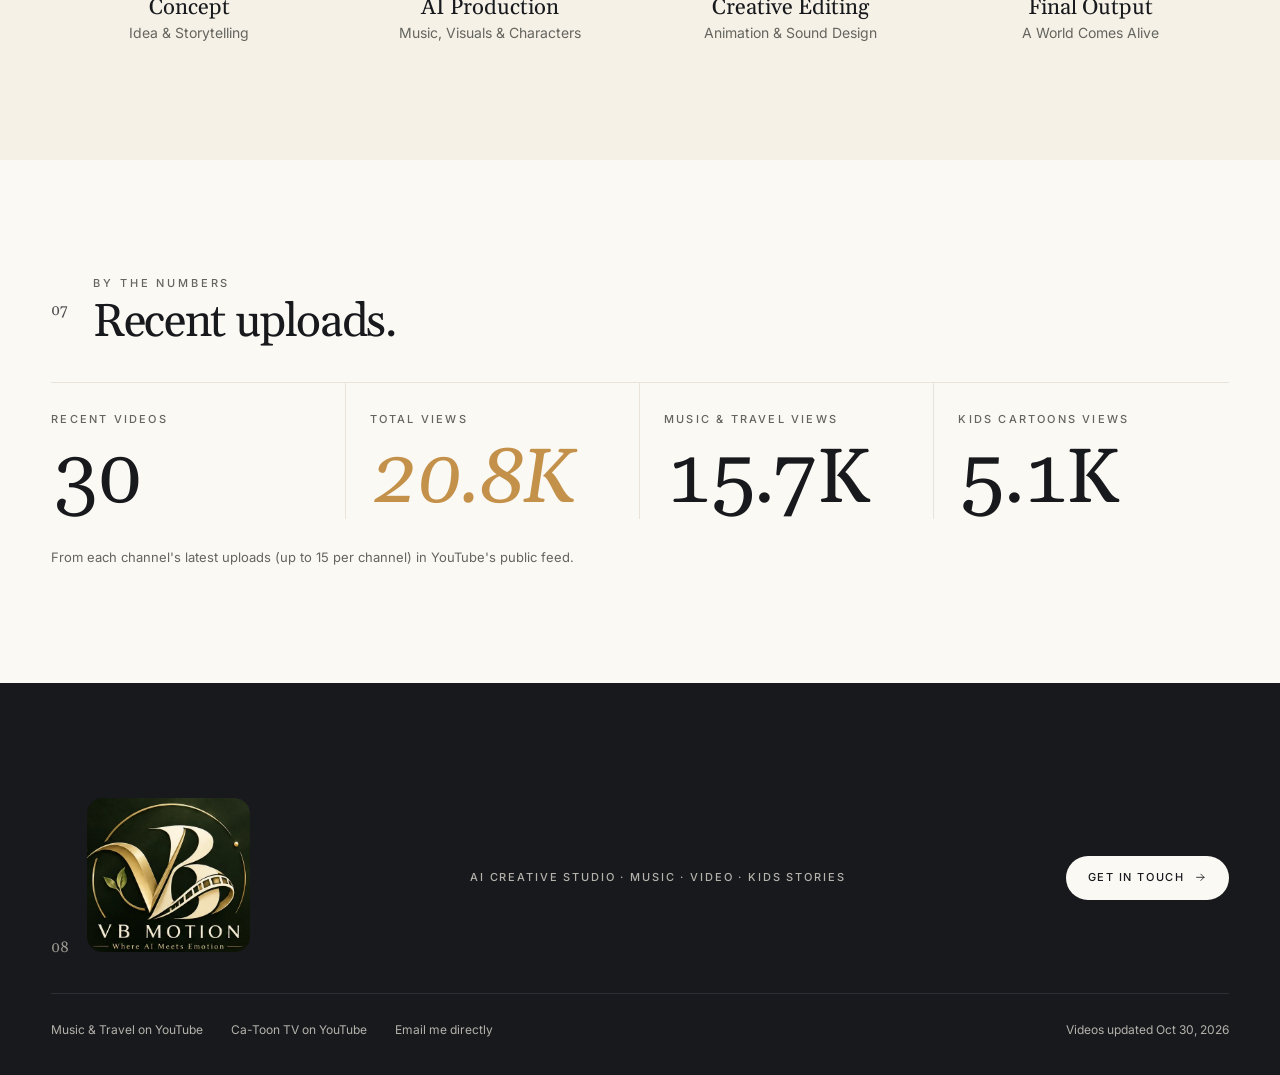
==== commit 08a5d0ec: "Header badge and footer lockup from the dark logo version Co-Authored-By: Claude Opus 5.5 <noreply@a" ====
--- a/index.html
+++ b/index.html
@@ -38,7 +38,7 @@
 </svg>
 
 <header class="site-header wrap">
-  <a class="brand" href="#top" data-magnetic aria-label="VB Motion, home"><img class="brand-logo" src="assets/brand/vbm-horizontal.webp" alt="VB Motion: Where AI meets emotion" width="1962" height="641"></a>
+  <a class="brand" href="#top" data-magnetic aria-label="VB Motion, home"><img class="brand-badge" src="assets/brand/vbm-badge.webp" alt="" width="470" height="350"><span class="brand-text"><span class="brand-name">VB MOTION</span><small>Where AI meets emotion</small></span></a>
   <nav aria-label="Main"><a href="#work">Work</a><a href="#process">Process</a><a href="#about">About</a><a href="#contact">Contact</a></nav>
   <a class="pill" href="#contact" data-contact data-magnetic>LET'S CREATE <svg class="ico"><use href="#i-arrow"/></svg></a>
 </header>
@@ -280,7 +280,7 @@
 <!-- 08 CONTACT -->
 <footer id="contact" data-section="08">
   <div class="wrap foot">
-    <strong><span class="num foot-num">08</span><img class="foot-logo" src="assets/brand/vbm-horizontal-light.webp" alt="VB Motion: Where AI meets emotion" width="1962" height="641" loading="lazy" decoding="async"></strong>
+    <strong><span class="num foot-num">08</span><img class="foot-logo" src="assets/brand/vbm-dark-lockup.webp" alt="VB Motion: Where AI meets emotion" width="470" height="444" loading="lazy" decoding="async"></strong>
     <small>AI CREATIVE STUDIO · MUSIC · VIDEO · KIDS STORIES</small>
     <a class="pill pill--light" href="#contact" data-contact data-magnetic>GET IN TOUCH <svg class="ico"><use href="#i-arrow"/></svg></a>
   </div>
--- a/styles.css
+++ b/styles.css
@@ -68,10 +68,12 @@
 /* Logo: the "VB Motion" script mark (assets/brand), then the tagline */
 .brand { justify-self: start; display: flex; align-items: center; gap: 13px; font: 22px/1 var(--serif); letter-spacing: .04em; white-space: nowrap; }
 /* Both sizes set explicitly (iOS Safari can fall back to the file's own height with height: auto), contain as a safety net */
-.brand-logo { display: block; height: 52px; width: calc(52px * 1962 / 641); object-fit: contain; }
+.brand-badge { display: block; height: 52px; width: calc(52px * 470 / 350); object-fit: cover; border-radius: 12px; box-shadow: 0 6px 14px -6px rgba(23, 33, 20, .45); }
+.brand-text { display: grid; gap: 5px; }
+.brand-name { font: 500 20px/1 var(--serif); letter-spacing: .16em; color: #2f4a32; }
 .hero-name img { display: block; width: calc(var(--hn, 28px) * 9); height: calc(var(--hn, 28px) * 9 * 641 / 1962); object-fit: contain; margin: 0 auto; }
-.foot-logo { display: block; height: clamp(56px, 6vw, 90px); width: calc(clamp(56px, 6vw, 90px) * 1962 / 641); object-fit: contain; }
-.brand small { font: 500 10px var(--sans); letter-spacing: .16em; color: #30333a; white-space: nowrap; }
+.foot-logo { display: block; height: clamp(120px, 12vw, 170px); width: calc(clamp(120px, 12vw, 170px) * 470 / 444); object-fit: cover; border-radius: 14px; }
+.brand small { font: 500 10px var(--sans); letter-spacing: .12em; color: var(--gold-text); white-space: nowrap; }
 nav { display: flex; justify-content: center; gap: 32px; }
 nav a { position: relative; font-size: 11px; font-weight: 500; letter-spacing: .2em; text-transform: uppercase; padding: 10px 0; }
 nav a::after { content: ""; position: absolute; left: 0; right: 0; bottom: 4px; height: 1px; background: currentColor; transform: scaleX(0); transform-origin: right; transition: transform .45s var(--ease); }
@@ -794,7 +796,8 @@
   :root { --hdr: 64px; }
   .site-header { height: 64px; }
   .brand { font-size: 19px; }
-  .brand-logo { height: 40px; width: calc(40px * 1962 / 641); }
+  .brand-badge { height: 40px; width: calc(40px * 470 / 350); border-radius: 10px; }
+  .brand-name { font-size: 16px; letter-spacing: .12em; }
   .brand small { display: none; }
   .pill { padding: 10px 14px; }
   .hero-pin { height: 620px; }
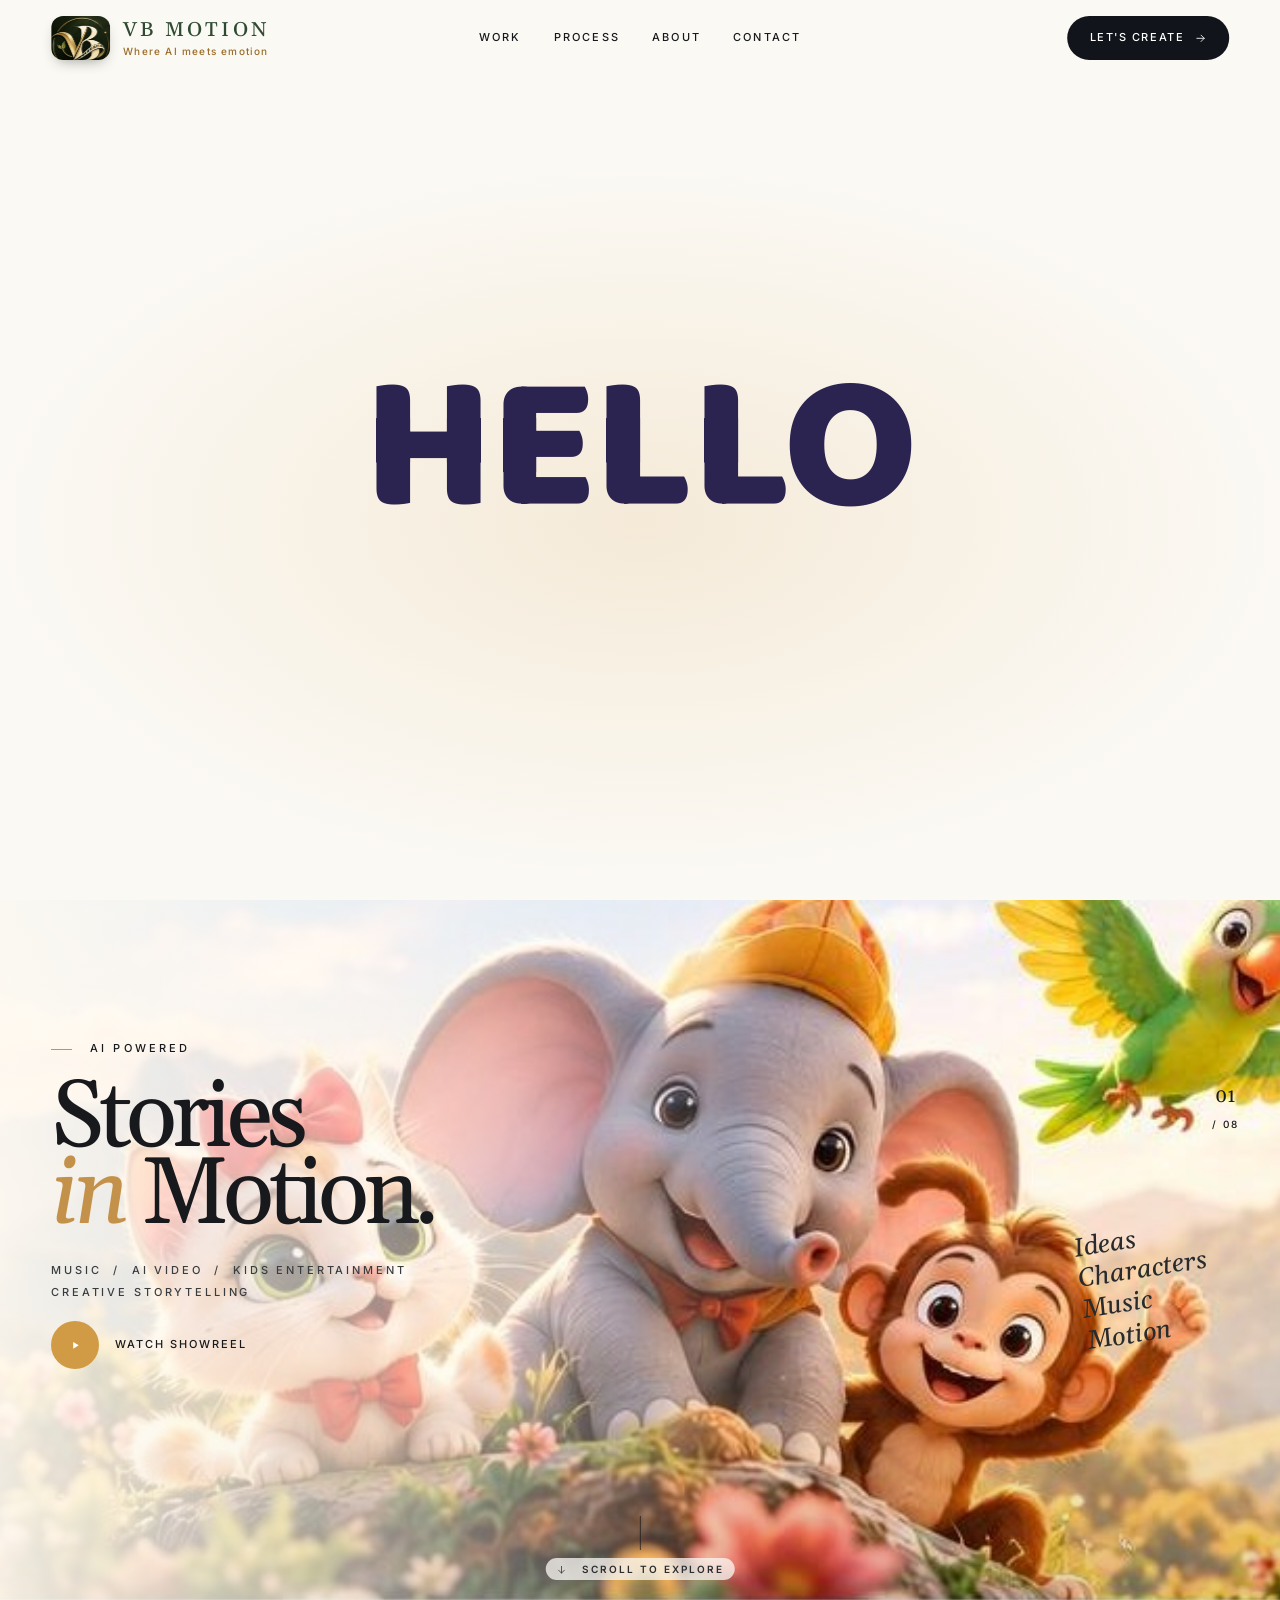
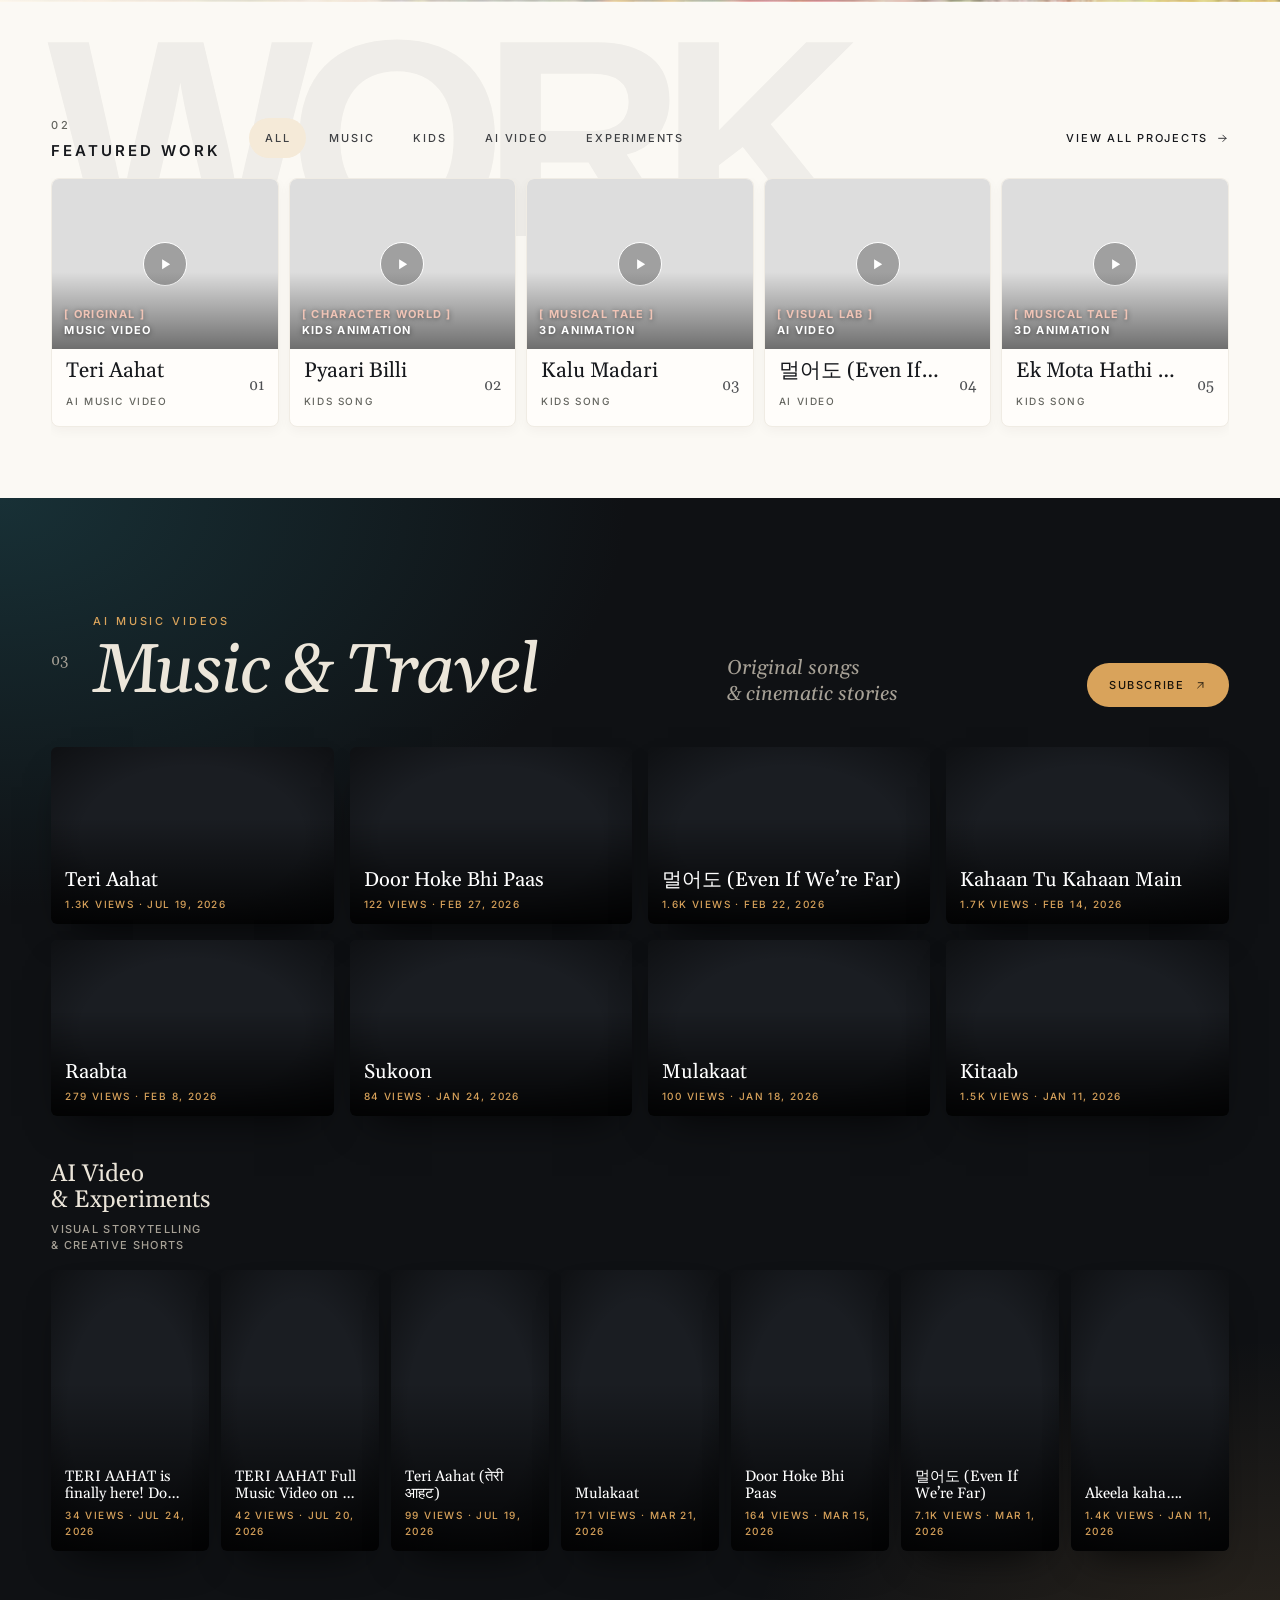
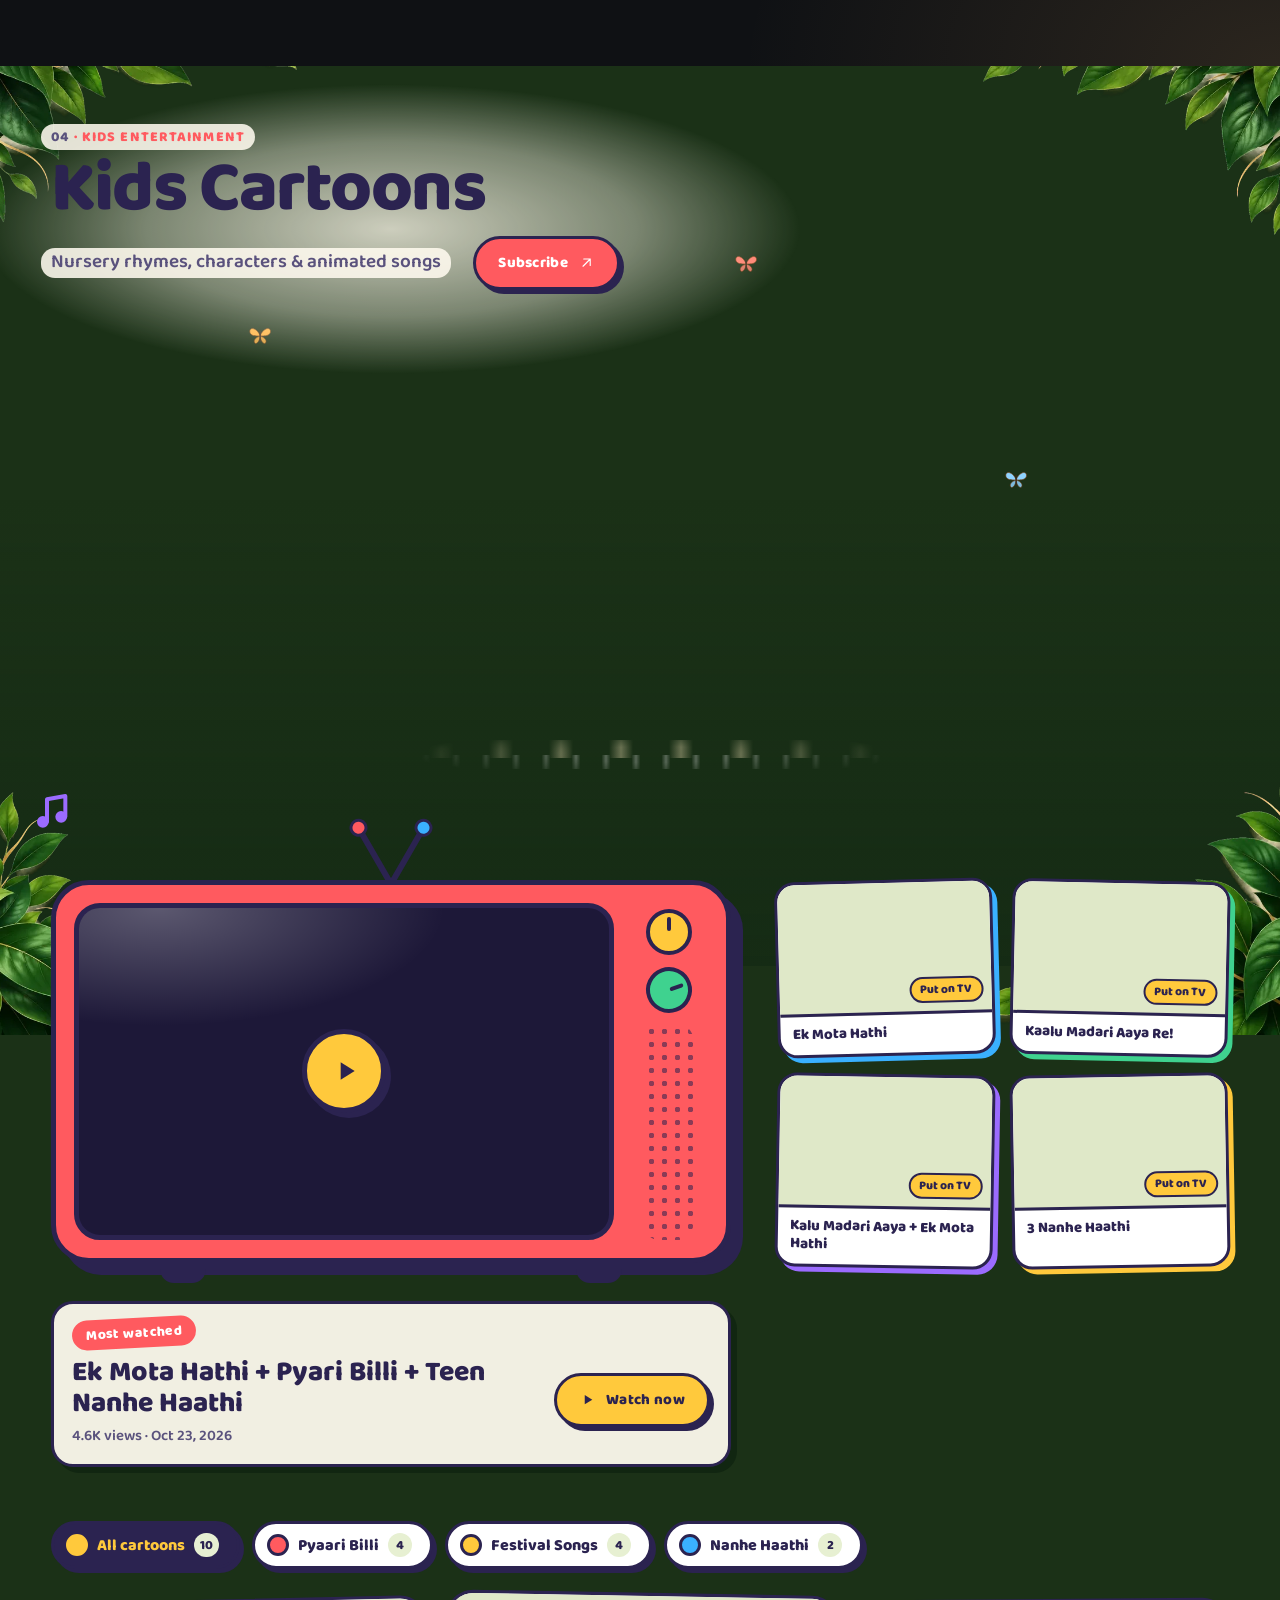
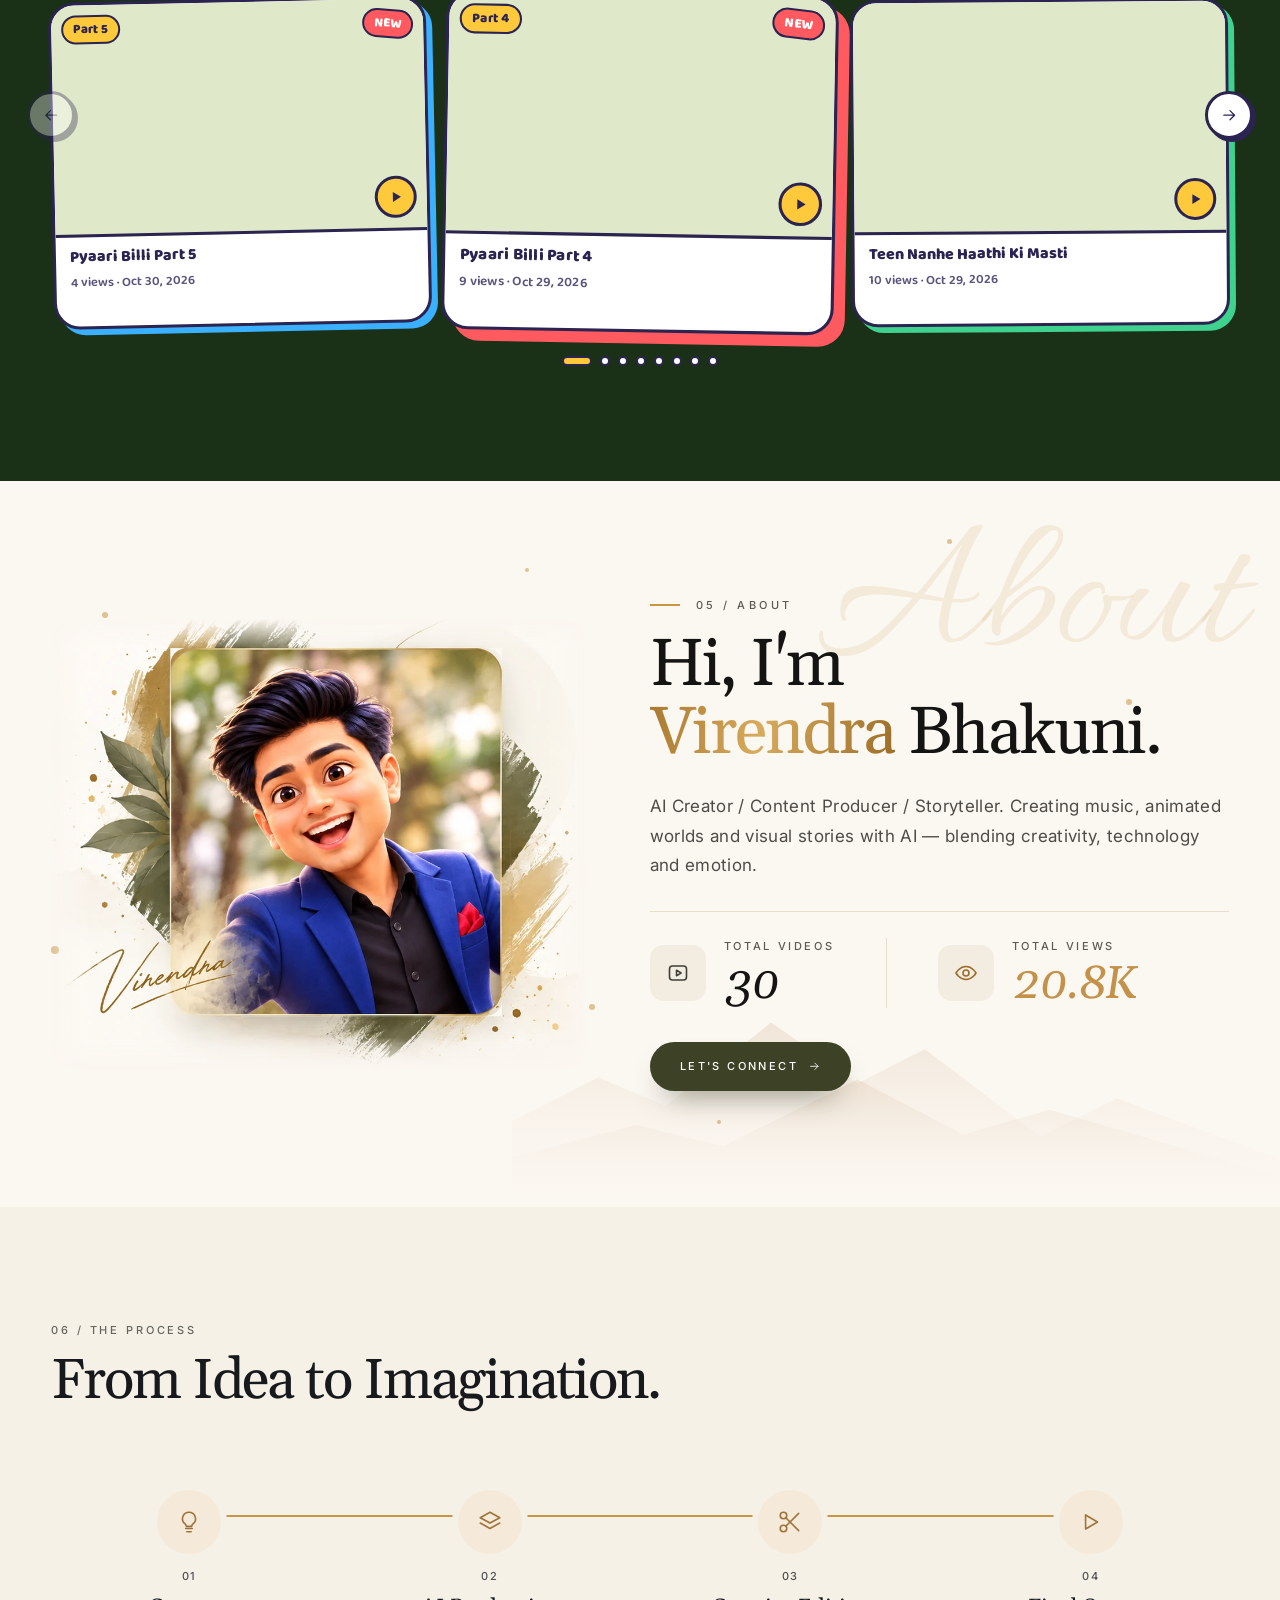
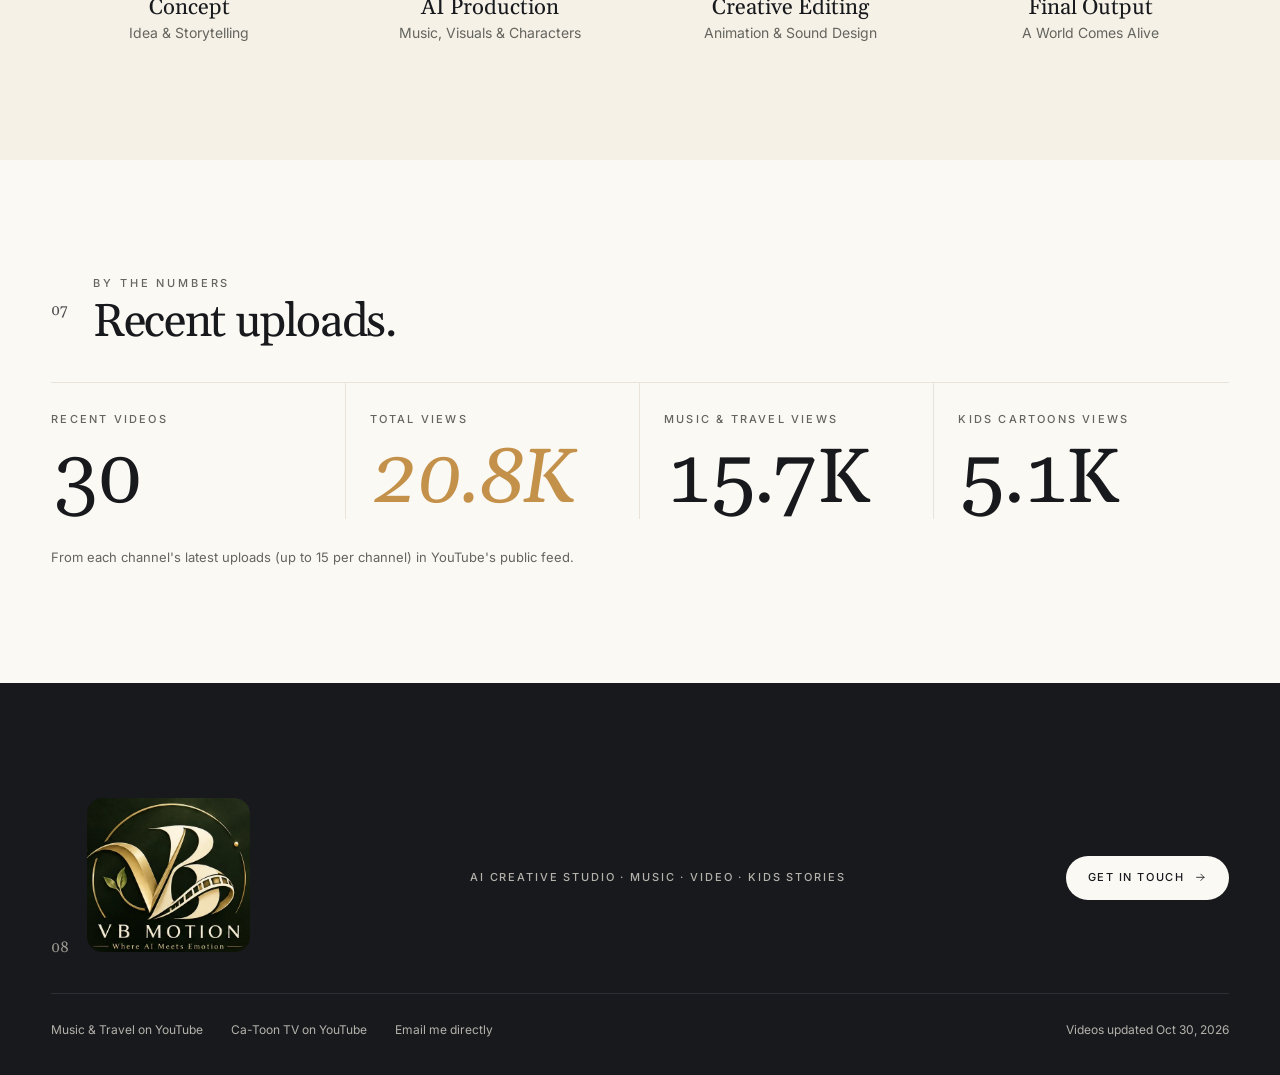
==== commit 552424b9: "Version tags on CSS/JS so phones never mix new HTML with cached old CSS Co-Authored-By: Claude Opus " ====
--- a/index.html
+++ b/index.html
@@ -17,7 +17,7 @@
   <link rel="preload" as="image" type="image/webp" href="assets/girl/idle.webp">
   <link rel="preload" as="image" type="image/webp" href="assets/girl/point.webp">
   <link rel="preload" as="image" type="image/webp" href="assets/girl/pull.webp">
-  <link rel="stylesheet" href="styles.css">
+  <link rel="stylesheet" href="styles.css?v=202610312345">
 </head>
 <body>
 <a class="skip-link" href="#main">Skip to content</a>
@@ -38,7 +38,7 @@
 </svg>
 
 <header class="site-header wrap">
-  <a class="brand" href="#top" data-magnetic aria-label="VB Motion, home"><img class="brand-badge" src="assets/brand/vbm-badge.webp" alt="" width="470" height="350"><span class="brand-text"><span class="brand-name">VB MOTION</span><small>Where AI meets emotion</small></span></a>
+  <a class="brand" href="#top" data-magnetic aria-label="VB Motion, home"><img class="brand-badge" src="assets/brand/vbm-badge.webp" alt="" width="59" height="44"><span class="brand-text"><span class="brand-name">VB MOTION</span><small>Where AI meets emotion</small></span></a>
   <nav aria-label="Main"><a href="#work">Work</a><a href="#process">Process</a><a href="#about">About</a><a href="#contact">Contact</a></nav>
   <a class="pill" href="#contact" data-contact data-magnetic>LET'S CREATE <svg class="ico"><use href="#i-arrow"/></svg></a>
 </header>
@@ -77,7 +77,7 @@
         </div>
       </div>
       <div class="hero-center" id="hero-center">
-        <p class="hero-name"><span><img src="assets/brand/vbm-horizontal.webp" alt="VB Motion" width="1962" height="641"></span></p>
+        <p class="hero-name"><span><img src="assets/brand/vbm-horizontal.webp" alt="VB Motion" width="264" height="86"></span></p>
         <div class="hero-cta">
           <p class="hero-tag">AI Creator | Music, Travel &amp; Kids Animation</p>
           <div class="hero-btns">
@@ -280,7 +280,7 @@
 <!-- 08 CONTACT -->
 <footer id="contact" data-section="08">
   <div class="wrap foot">
-    <strong><span class="num foot-num">08</span><img class="foot-logo" src="assets/brand/vbm-dark-lockup.webp" alt="VB Motion: Where AI meets emotion" width="470" height="444" loading="lazy" decoding="async"></strong>
+    <strong><span class="num foot-num">08</span><img class="foot-logo" src="assets/brand/vbm-dark-lockup.webp" alt="VB Motion: Where AI meets emotion" width="180" height="170" loading="lazy" decoding="async"></strong>
     <small>AI CREATIVE STUDIO · MUSIC · VIDEO · KIDS STORIES</small>
     <a class="pill pill--light" href="#contact" data-contact data-magnetic>GET IN TOUCH <svg class="ico"><use href="#i-arrow"/></svg></a>
   </div>
@@ -369,6 +369,6 @@
 <script src="https://cdnjs.cloudflare.com/ajax/libs/gsap/3.13.0/CustomWiggle.min.js"></script>
 <script src="https://cdnjs.cloudflare.com/ajax/libs/gsap/3.13.0/InertiaPlugin.min.js"></script>
 <script src="https://cdn.jsdelivr.net/npm/lenis@1.1.13/dist/lenis.min.js"></script>
-<script src="app.js"></script>
+<script src="app.js?v=202610312345"></script>
 </body>
 </html>
--- a/styles.css
+++ b/styles.css
@@ -68,7 +68,7 @@
 /* Logo: the "VB Motion" script mark (assets/brand), then the tagline */
 .brand { justify-self: start; display: flex; align-items: center; gap: 13px; font: 22px/1 var(--serif); letter-spacing: .04em; white-space: nowrap; }
 /* Both sizes set explicitly (iOS Safari can fall back to the file's own height with height: auto), contain as a safety net */
-.brand-badge { display: block; height: 52px; width: calc(52px * 470 / 350); object-fit: cover; border-radius: 12px; box-shadow: 0 6px 14px -6px rgba(23, 33, 20, .45); }
+.brand-badge { display: block; height: 44px; width: calc(44px * 470 / 350); object-fit: cover; border-radius: 12px; box-shadow: 0 6px 14px -6px rgba(23, 33, 20, .45); }
 .brand-text { display: grid; gap: 5px; }
 .brand-name { font: 500 20px/1 var(--serif); letter-spacing: .16em; color: #2f4a32; }
 .hero-name img { display: block; width: calc(var(--hn, 28px) * 9); height: calc(var(--hn, 28px) * 9 * 641 / 1962); object-fit: contain; margin: 0 auto; }
@@ -796,7 +796,11 @@
   :root { --hdr: 64px; }
   .site-header { height: 64px; }
   .brand { font-size: 19px; }
-  .brand-badge { height: 40px; width: calc(40px * 470 / 350); border-radius: 10px; }
+  .brand-badge { height: 34px; width: calc(34px * 470 / 350); border-radius: 9px; }
+  .brand { margin-left: 4px; }
+  /* Header pill tall enough for the badge and the button (the header is only 64px here) */
+  .is-stack .site-header::before { inset: 6px calc(var(--gutter) * -.5); }
+  .site-header > .pill { min-height: 38px; padding: 7px 14px; }
   .brand-name { font-size: 16px; letter-spacing: .12em; }
   .brand small { display: none; }
   .pill { padding: 10px 14px; }
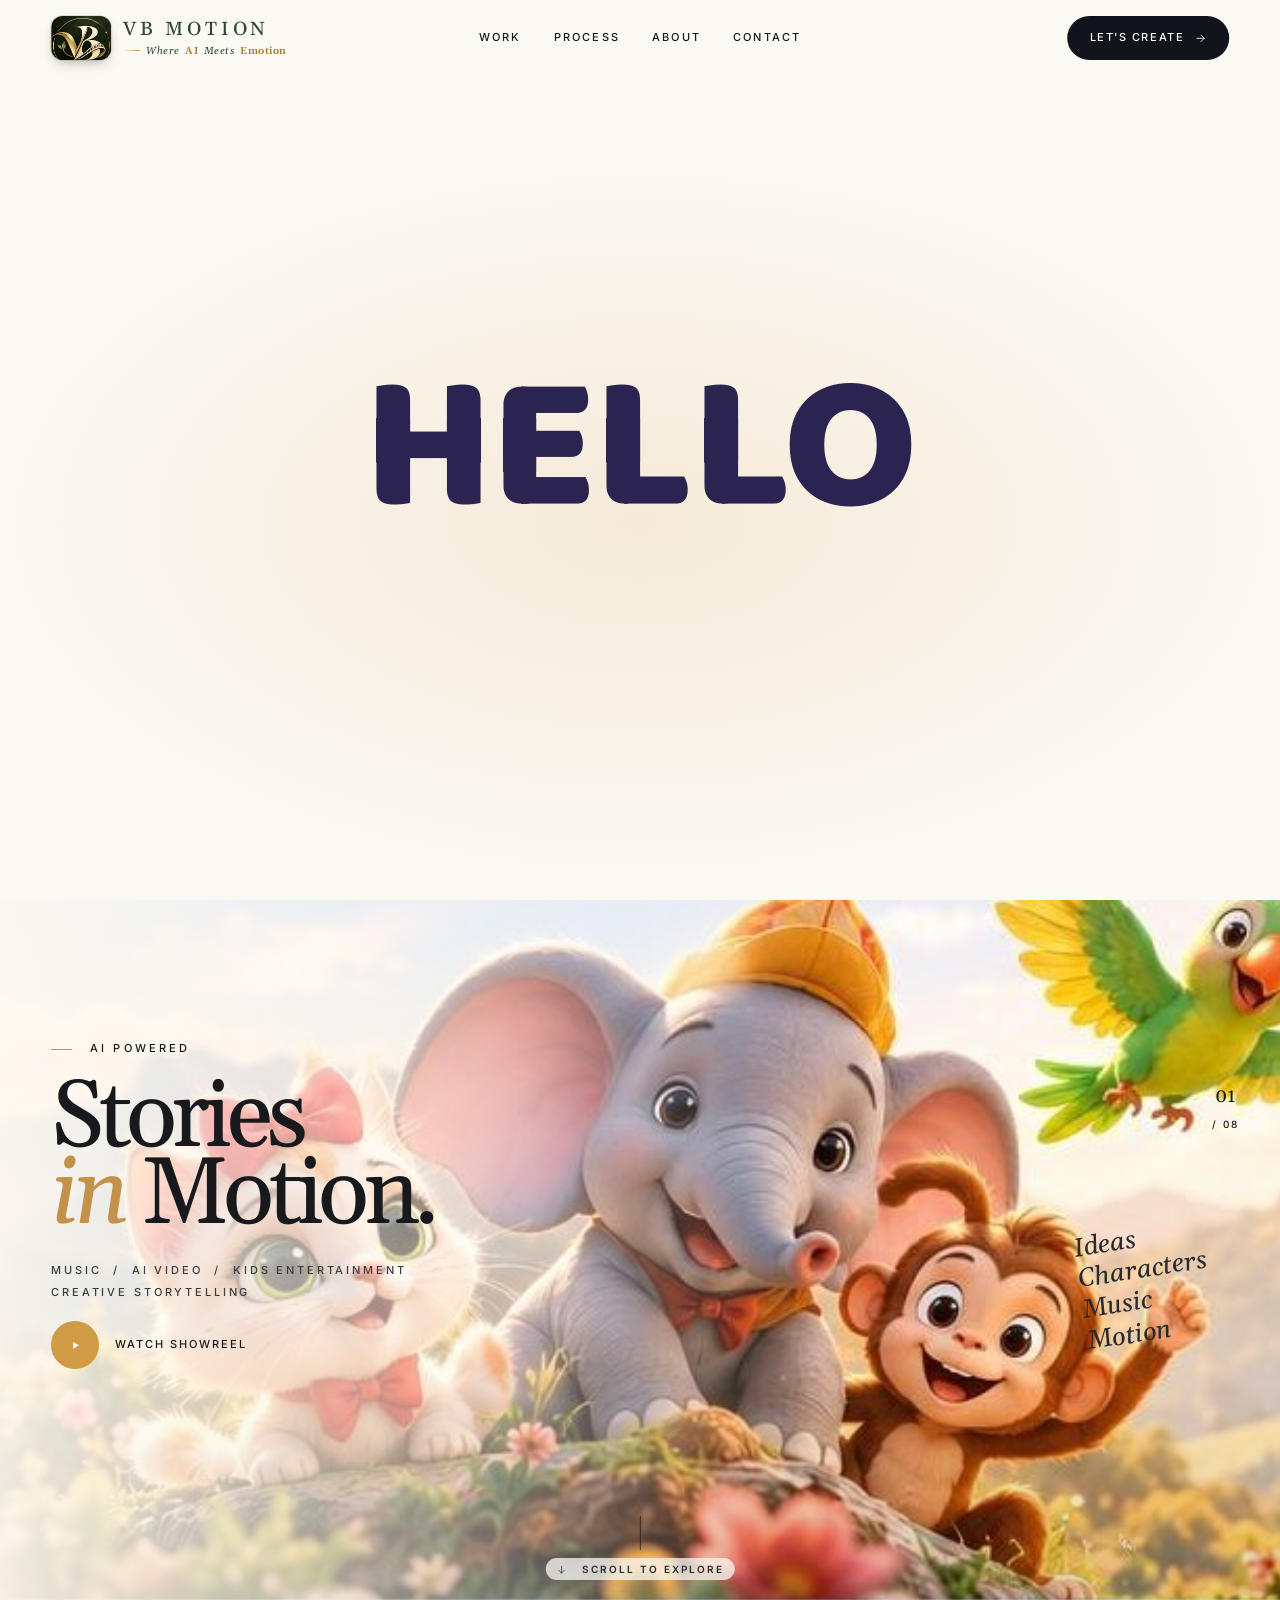
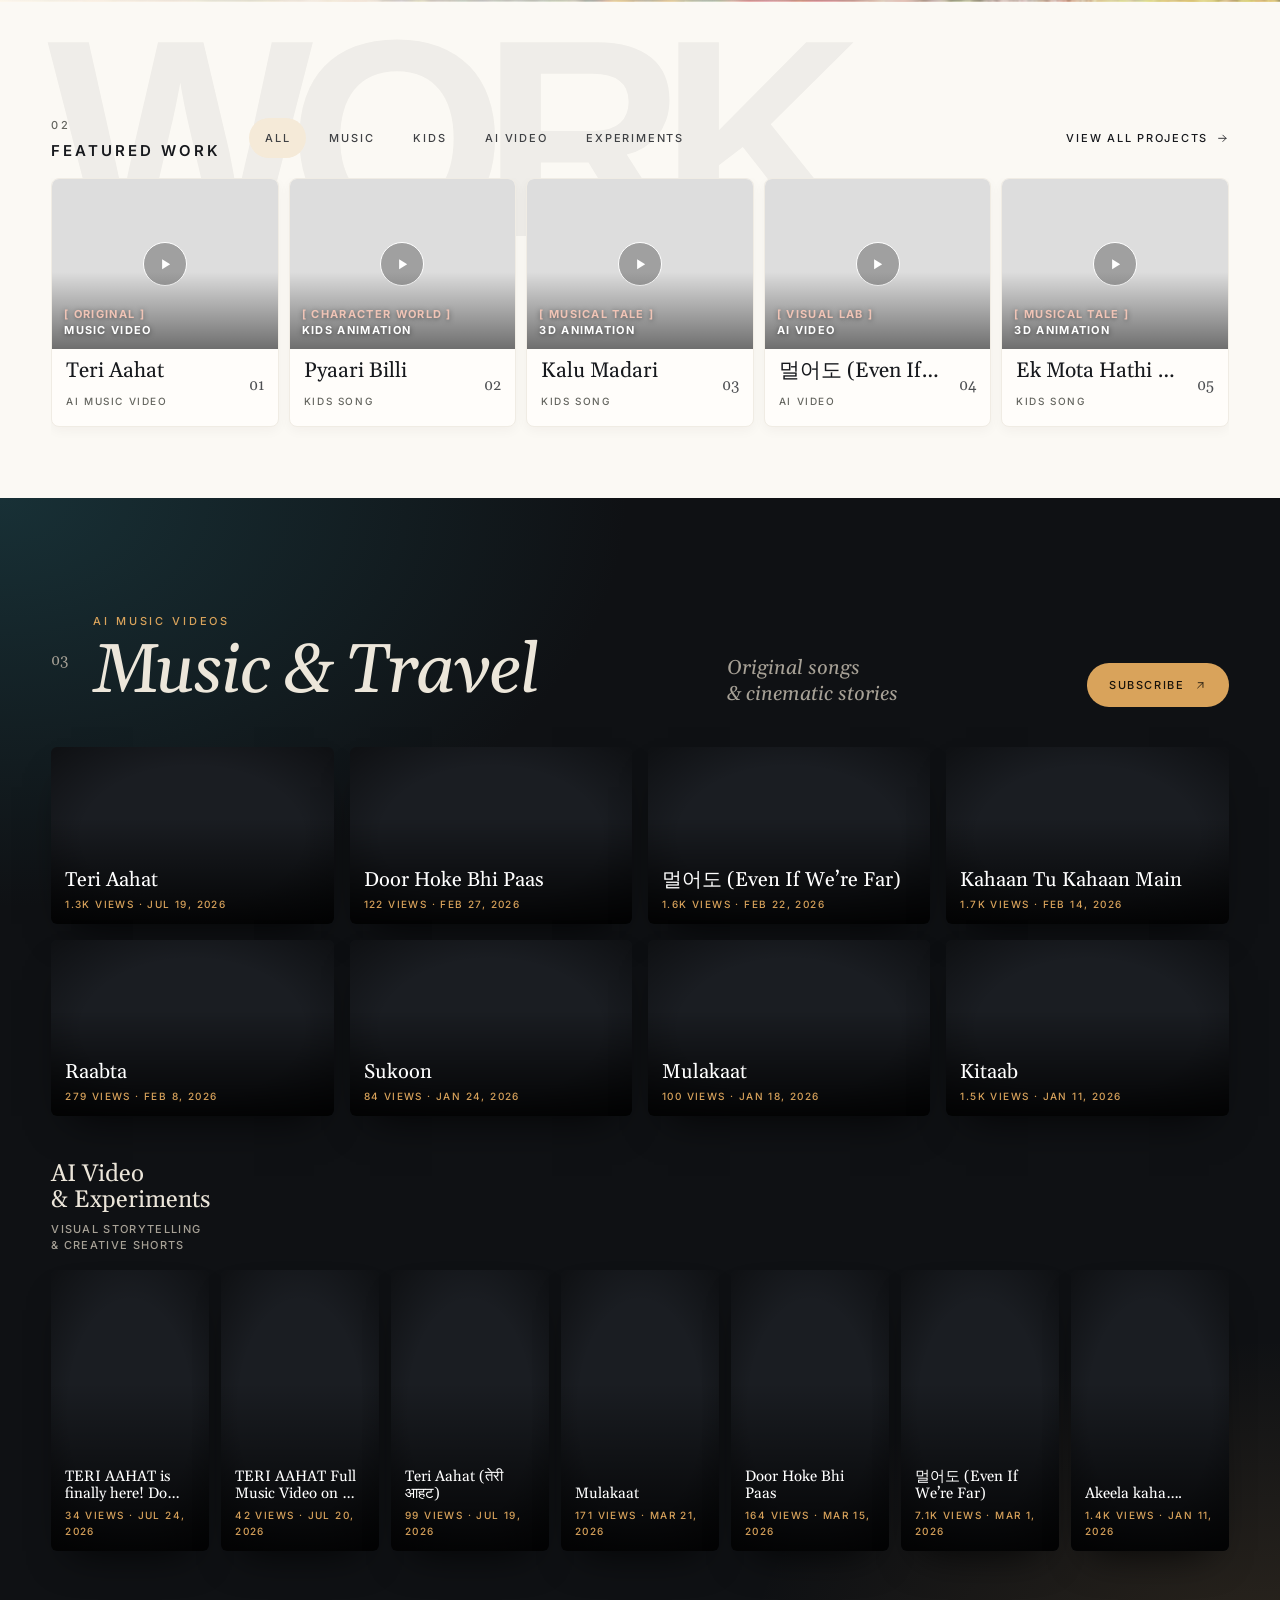
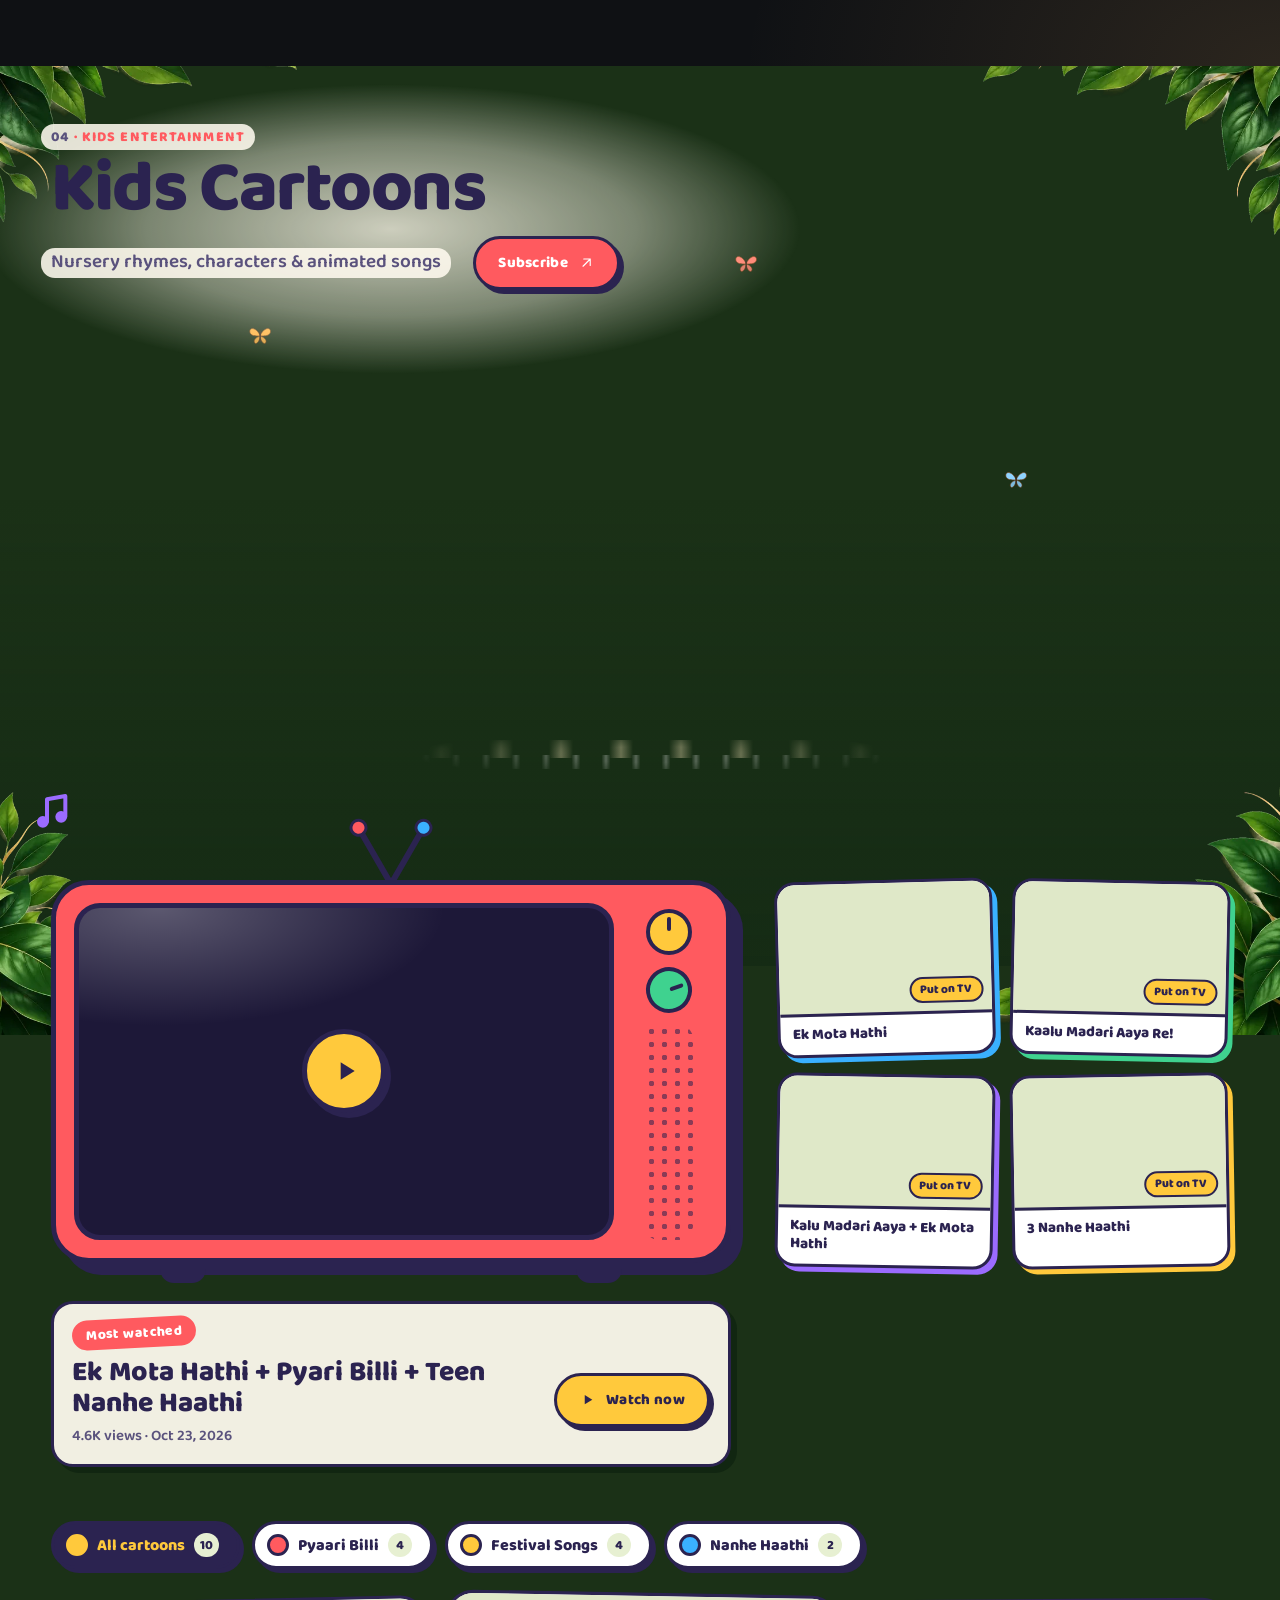
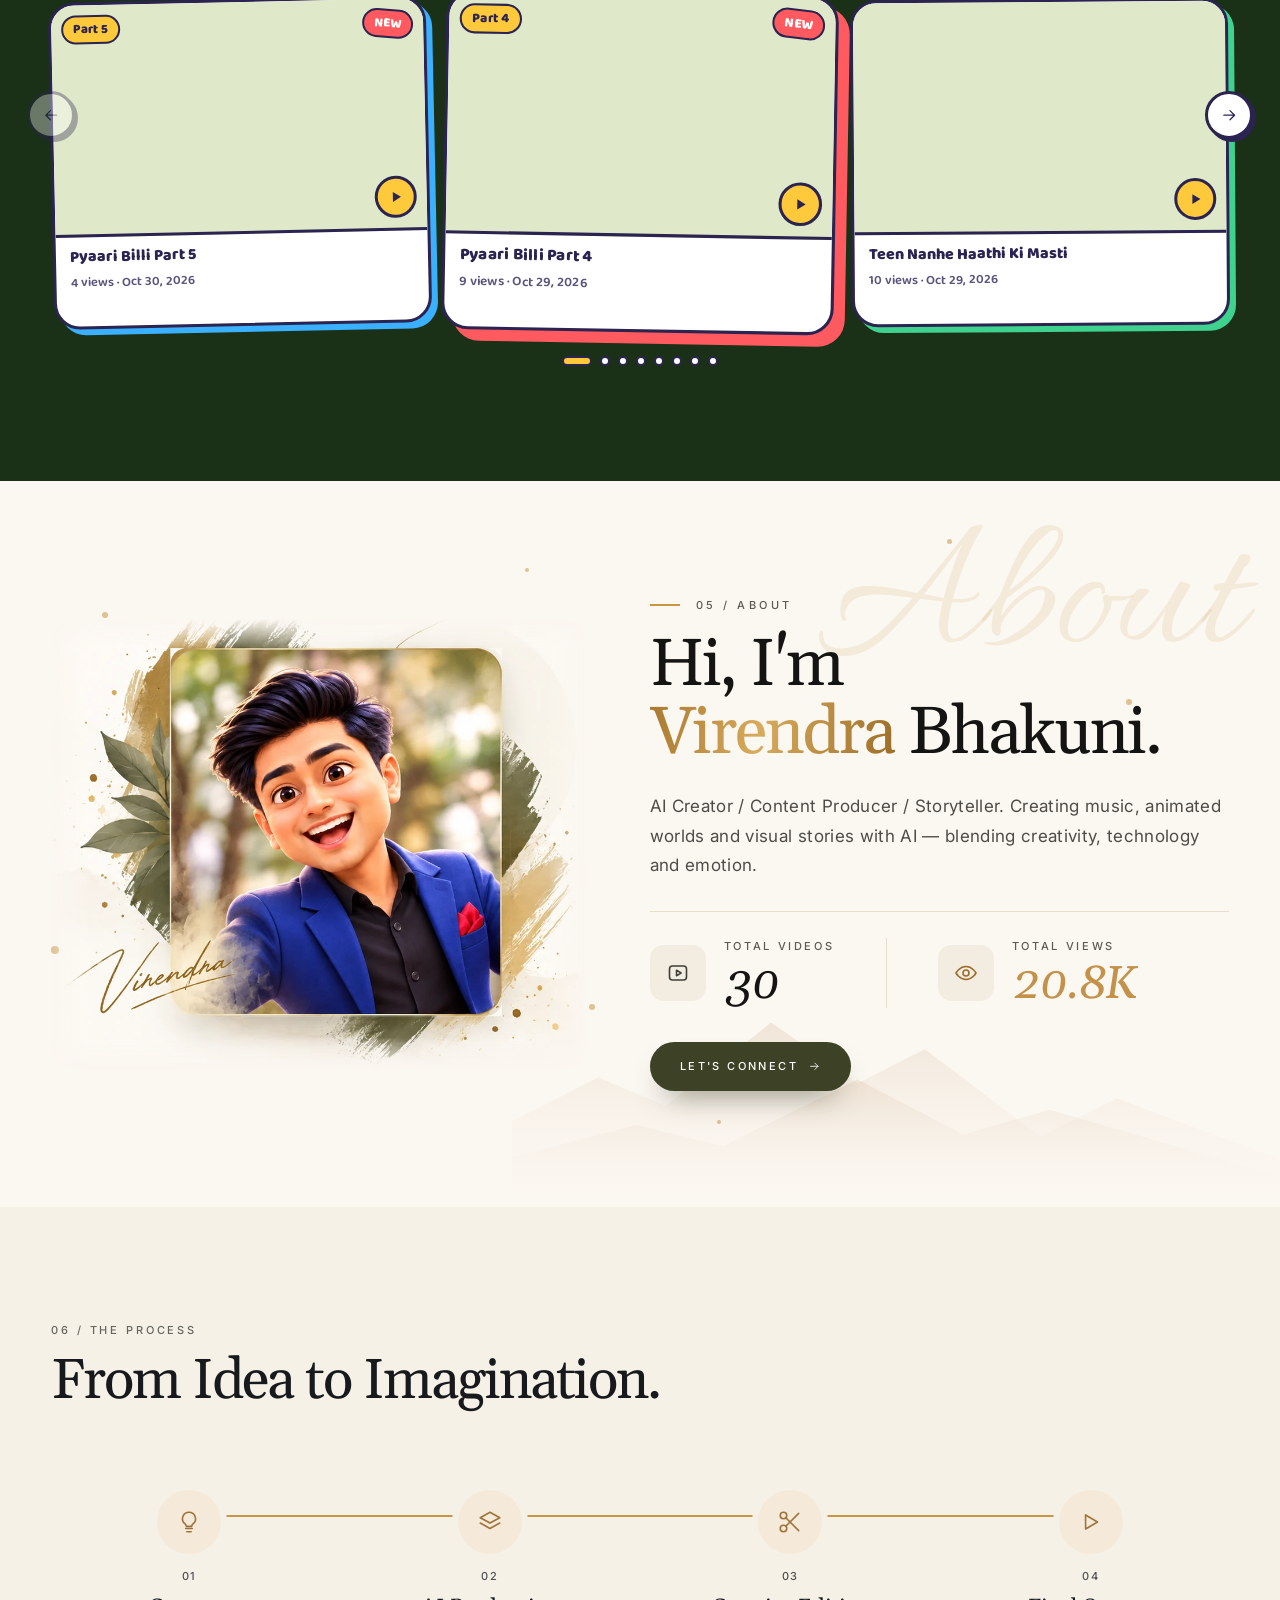
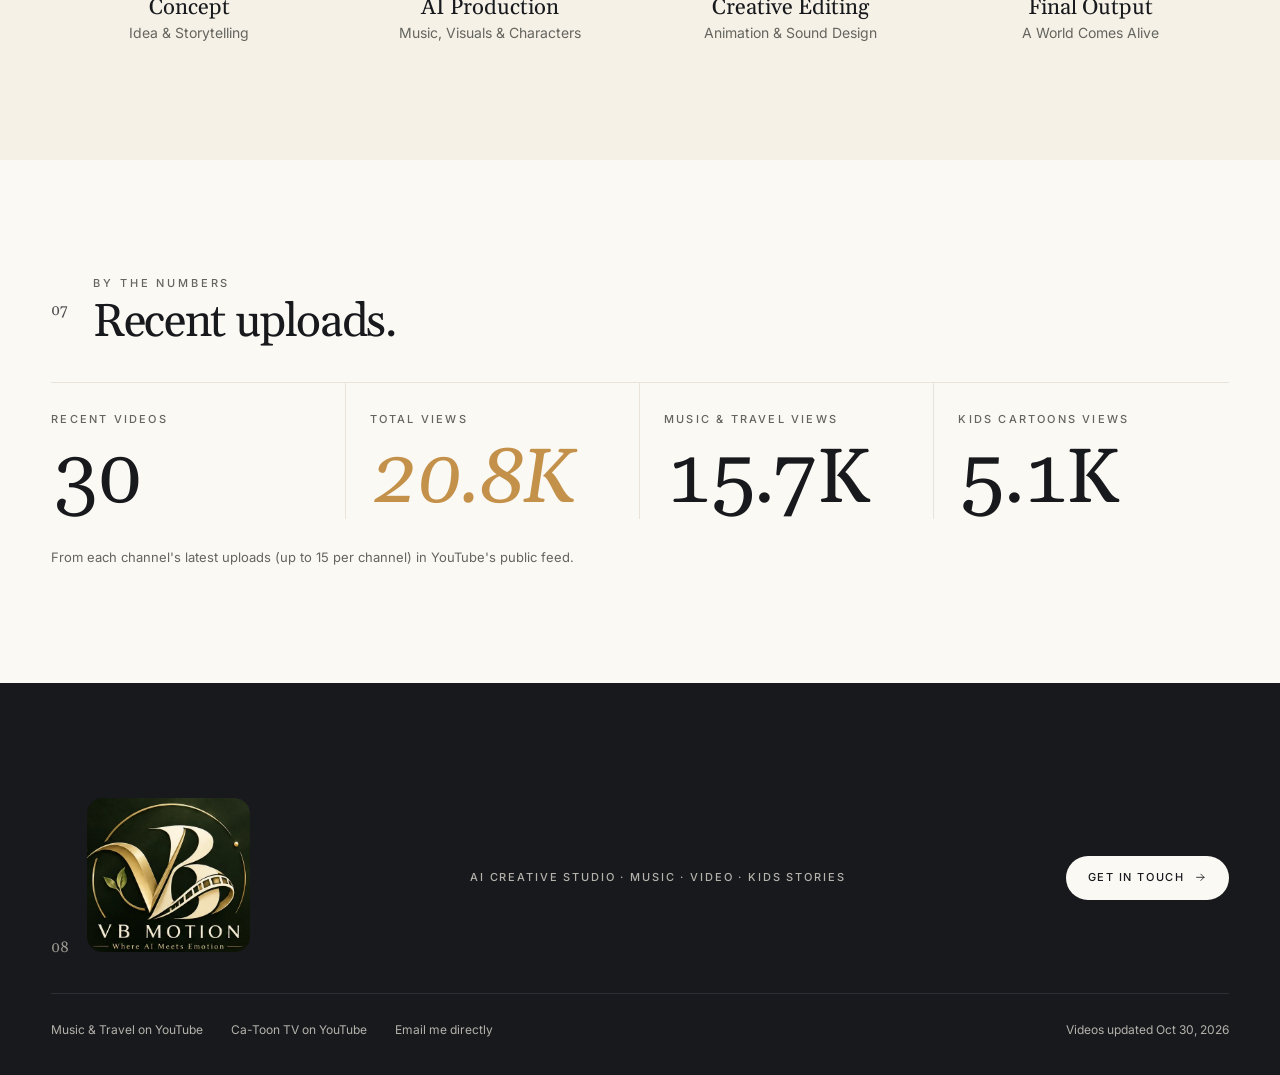
==== commit 7e4c71c0: "Shared VB Motion lockup (badge, name, tagline) in header and home ring Co-Authored-By: Claude Opus 5" ====
--- a/index.html
+++ b/index.html
@@ -17,7 +17,7 @@
   <link rel="preload" as="image" type="image/webp" href="assets/girl/idle.webp">
   <link rel="preload" as="image" type="image/webp" href="assets/girl/point.webp">
   <link rel="preload" as="image" type="image/webp" href="assets/girl/pull.webp">
-  <link rel="stylesheet" href="styles.css?v=202610312345">
+  <link rel="stylesheet" href="styles.css?v=20261031234844">
 </head>
 <body>
 <a class="skip-link" href="#main">Skip to content</a>
@@ -38,7 +38,7 @@
 </svg>
 
 <header class="site-header wrap">
-  <a class="brand" href="#top" data-magnetic aria-label="VB Motion, home"><img class="brand-badge" src="assets/brand/vbm-badge.webp" alt="" width="59" height="44"><span class="brand-text"><span class="brand-name">VB MOTION</span><small>Where AI meets emotion</small></span></a>
+  <a class="brand" href="#top" data-magnetic aria-label="VB Motion, home"><span class="vbm"><img class="vbm-badge" src="assets/brand/vbm-badge.webp" alt="" width="59" height="44"><span class="vbm-text"><span class="vbm-name">VB MOTION</span><span class="vbm-tag">Where <b>AI</b> Meets <b>Emotion</b></span></span></span></a>
   <nav aria-label="Main"><a href="#work">Work</a><a href="#process">Process</a><a href="#about">About</a><a href="#contact">Contact</a></nav>
   <a class="pill" href="#contact" data-contact data-magnetic>LET'S CREATE <svg class="ico"><use href="#i-arrow"/></svg></a>
 </header>
@@ -77,7 +77,7 @@
         </div>
       </div>
       <div class="hero-center" id="hero-center">
-        <p class="hero-name"><span><img src="assets/brand/vbm-horizontal.webp" alt="VB Motion" width="264" height="86"></span></p>
+        <p class="hero-name"><span class="vbm"><img class="vbm-badge" src="assets/brand/vbm-badge.webp" alt="" width="59" height="44"><span class="vbm-text"><span class="vbm-name">VB MOTION</span><span class="vbm-tag">Where <b>AI</b> Meets <b>Emotion</b></span></span></span></p>
         <div class="hero-cta">
           <p class="hero-tag">AI Creator | Music, Travel &amp; Kids Animation</p>
           <div class="hero-btns">
@@ -369,6 +369,6 @@
 <script src="https://cdnjs.cloudflare.com/ajax/libs/gsap/3.13.0/CustomWiggle.min.js"></script>
 <script src="https://cdnjs.cloudflare.com/ajax/libs/gsap/3.13.0/InertiaPlugin.min.js"></script>
 <script src="https://cdn.jsdelivr.net/npm/lenis@1.1.13/dist/lenis.min.js"></script>
-<script src="app.js?v=202610312345"></script>
+<script src="app.js?v=20261031234844"></script>
 </body>
 </html>
--- a/styles.css
+++ b/styles.css
@@ -68,12 +68,19 @@
 /* Logo: the "VB Motion" script mark (assets/brand), then the tagline */
 .brand { justify-self: start; display: flex; align-items: center; gap: 13px; font: 22px/1 var(--serif); letter-spacing: .04em; white-space: nowrap; }
 /* Both sizes set explicitly (iOS Safari can fall back to the file's own height with height: auto), contain as a safety net */
-.brand-badge { display: block; height: 44px; width: calc(44px * 470 / 350); object-fit: cover; border-radius: 12px; box-shadow: 0 6px 14px -6px rgba(23, 33, 20, .45); }
-.brand-text { display: grid; gap: 5px; }
-.brand-name { font: 500 20px/1 var(--serif); letter-spacing: .16em; color: #2f4a32; }
-.hero-name img { display: block; width: calc(var(--hn, 28px) * 9); height: calc(var(--hn, 28px) * 9 * 641 / 1962); object-fit: contain; margin: 0 auto; }
+/* VB Motion lockup (header and home ring): badge, name, tagline; everything scales from --ls (the name's size) */
+.vbm { --ls: 19px; display: inline-flex; align-items: center; gap: calc(var(--ls) * .62); white-space: nowrap; text-align: left; }
+.vbm-badge { display: block; flex: none; height: calc(var(--ls) * 2.35); width: calc(var(--ls) * 2.35 * 470 / 350); object-fit: cover;
+  border-radius: calc(var(--ls) * .6); box-shadow: 0 6px 14px -6px rgba(23, 33, 20, .45), 0 0 0 1px rgba(212, 178, 117, .35); }
+.vbm-text { display: grid; gap: calc(var(--ls) * .34); justify-items: start; }
+.vbm-name { font: 500 var(--ls)/1 var(--serif); letter-spacing: .2em; color: #2f4a32; font-style: normal; }
+.vbm-tag { display: flex; align-items: center; gap: .55em; font: italic 400 max(9px, calc(var(--ls) * .54))/1 var(--serif); letter-spacing: .05em; color: #2f4a32; }
+.vbm-tag::before { content: ""; width: 1.7em; height: 1px; background: linear-gradient(90deg, transparent, #c99545); }
+.vbm-tag b { font-weight: 600; font-style: normal; color: #a8782f; }
+.hero-name .vbm { --ls: calc(var(--hn, 28px) * .92); letter-spacing: 0; text-shadow: none; }
+.hero-name .vbm span { font-style: normal; }
+.hero-name .vbm .vbm-tag { font-style: italic; }
 .foot-logo { display: block; height: clamp(120px, 12vw, 170px); width: calc(clamp(120px, 12vw, 170px) * 470 / 444); object-fit: cover; border-radius: 14px; }
-.brand small { font: 500 10px var(--sans); letter-spacing: .12em; color: var(--gold-text); white-space: nowrap; }
 nav { display: flex; justify-content: center; gap: 32px; }
 nav a { position: relative; font-size: 11px; font-weight: 500; letter-spacing: .2em; text-transform: uppercase; padding: 10px 0; }
 nav a::after { content: ""; position: absolute; left: 0; right: 0; bottom: 4px; height: 1px; background: currentColor; transform: scaleX(0); transform-origin: right; transition: transform .45s var(--ease); }
@@ -796,13 +803,12 @@
   :root { --hdr: 64px; }
   .site-header { height: 64px; }
   .brand { font-size: 19px; }
-  .brand-badge { height: 34px; width: calc(34px * 470 / 350); border-radius: 9px; }
+  .brand .vbm { --ls: 13px; }
+  .brand .vbm-tag { font-size: 8.5px; letter-spacing: .02em; }
   .brand { margin-left: 4px; }
   /* Header pill tall enough for the badge and the button (the header is only 64px here) */
   .is-stack .site-header::before { inset: 6px calc(var(--gutter) * -.5); }
-  .site-header > .pill { min-height: 38px; padding: 7px 14px; }
-  .brand-name { font-size: 16px; letter-spacing: .12em; }
-  .brand small { display: none; }
+  .site-header > .pill { min-height: 38px; padding: 7px 12px; letter-spacing: .1em; }
   .pill { padding: 10px 14px; }
   .hero-pin { height: 620px; }
   .hero-bg img { object-position: 62% center; }
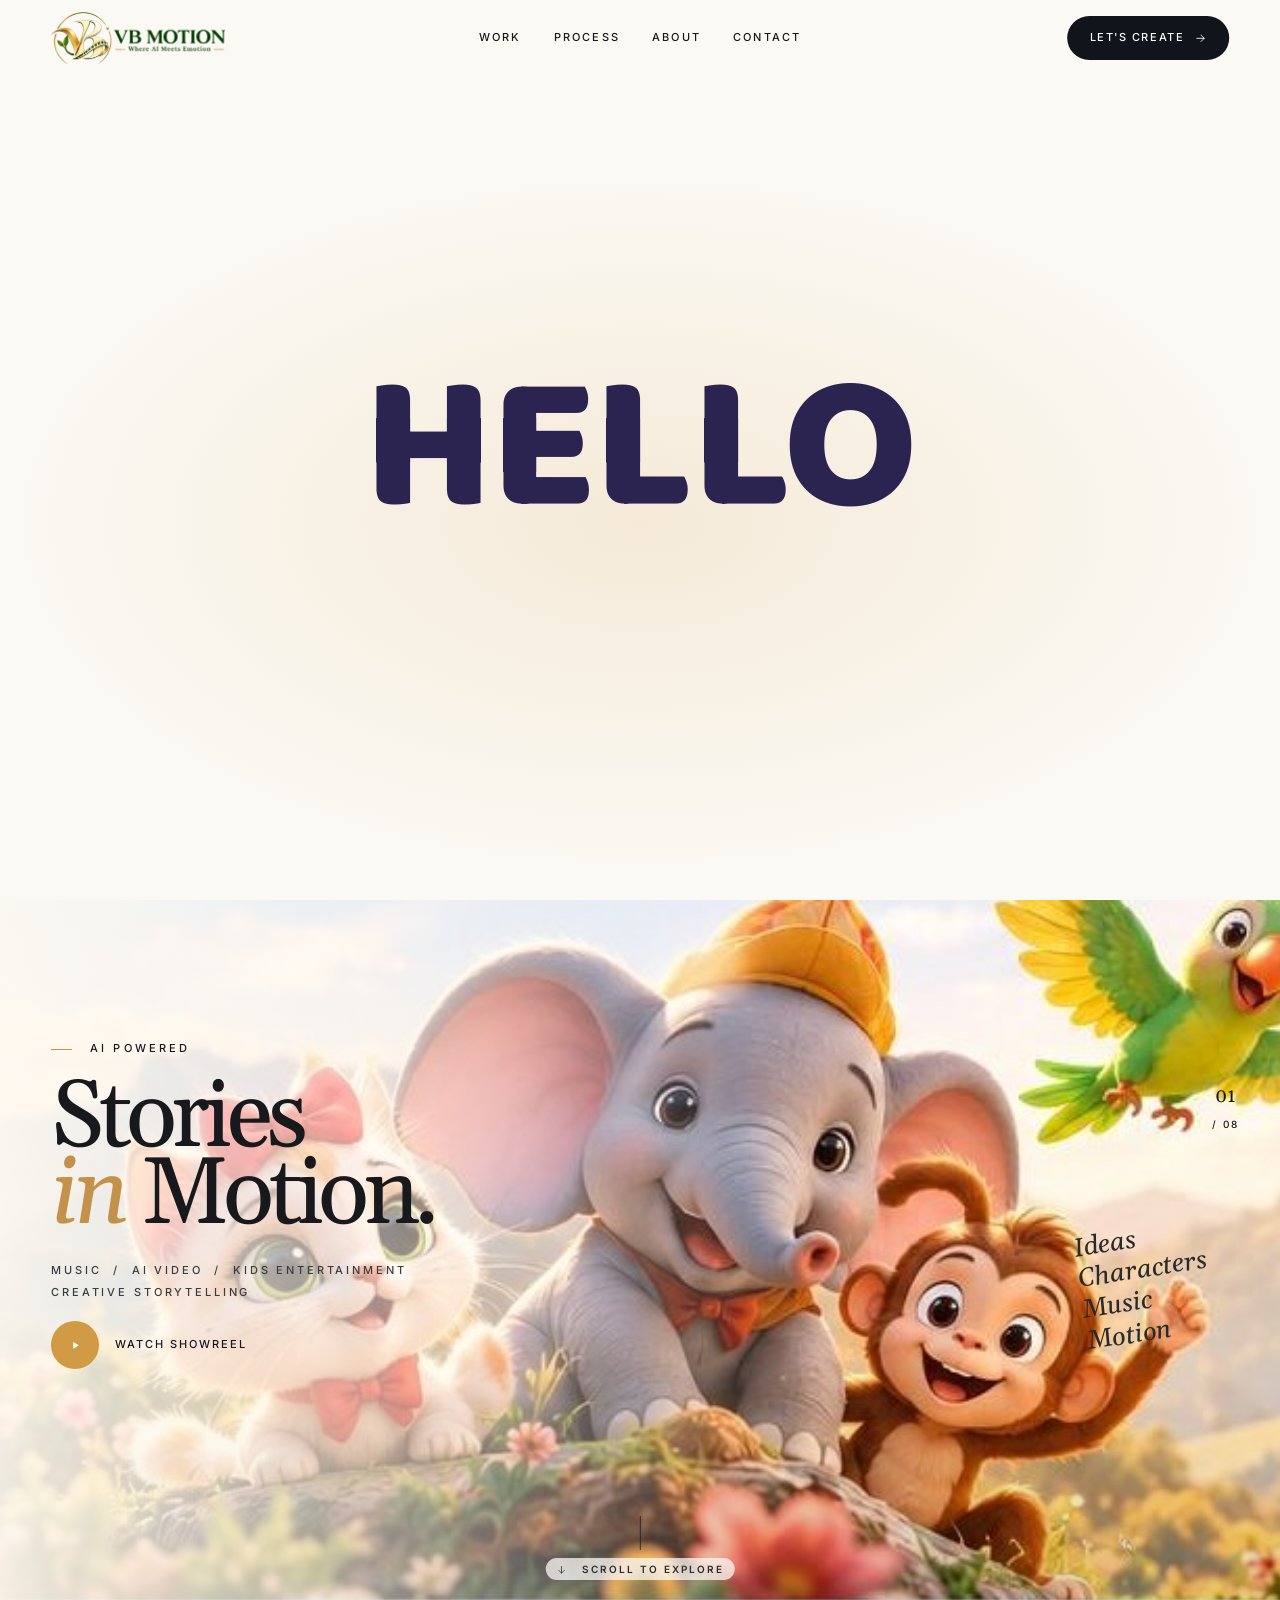
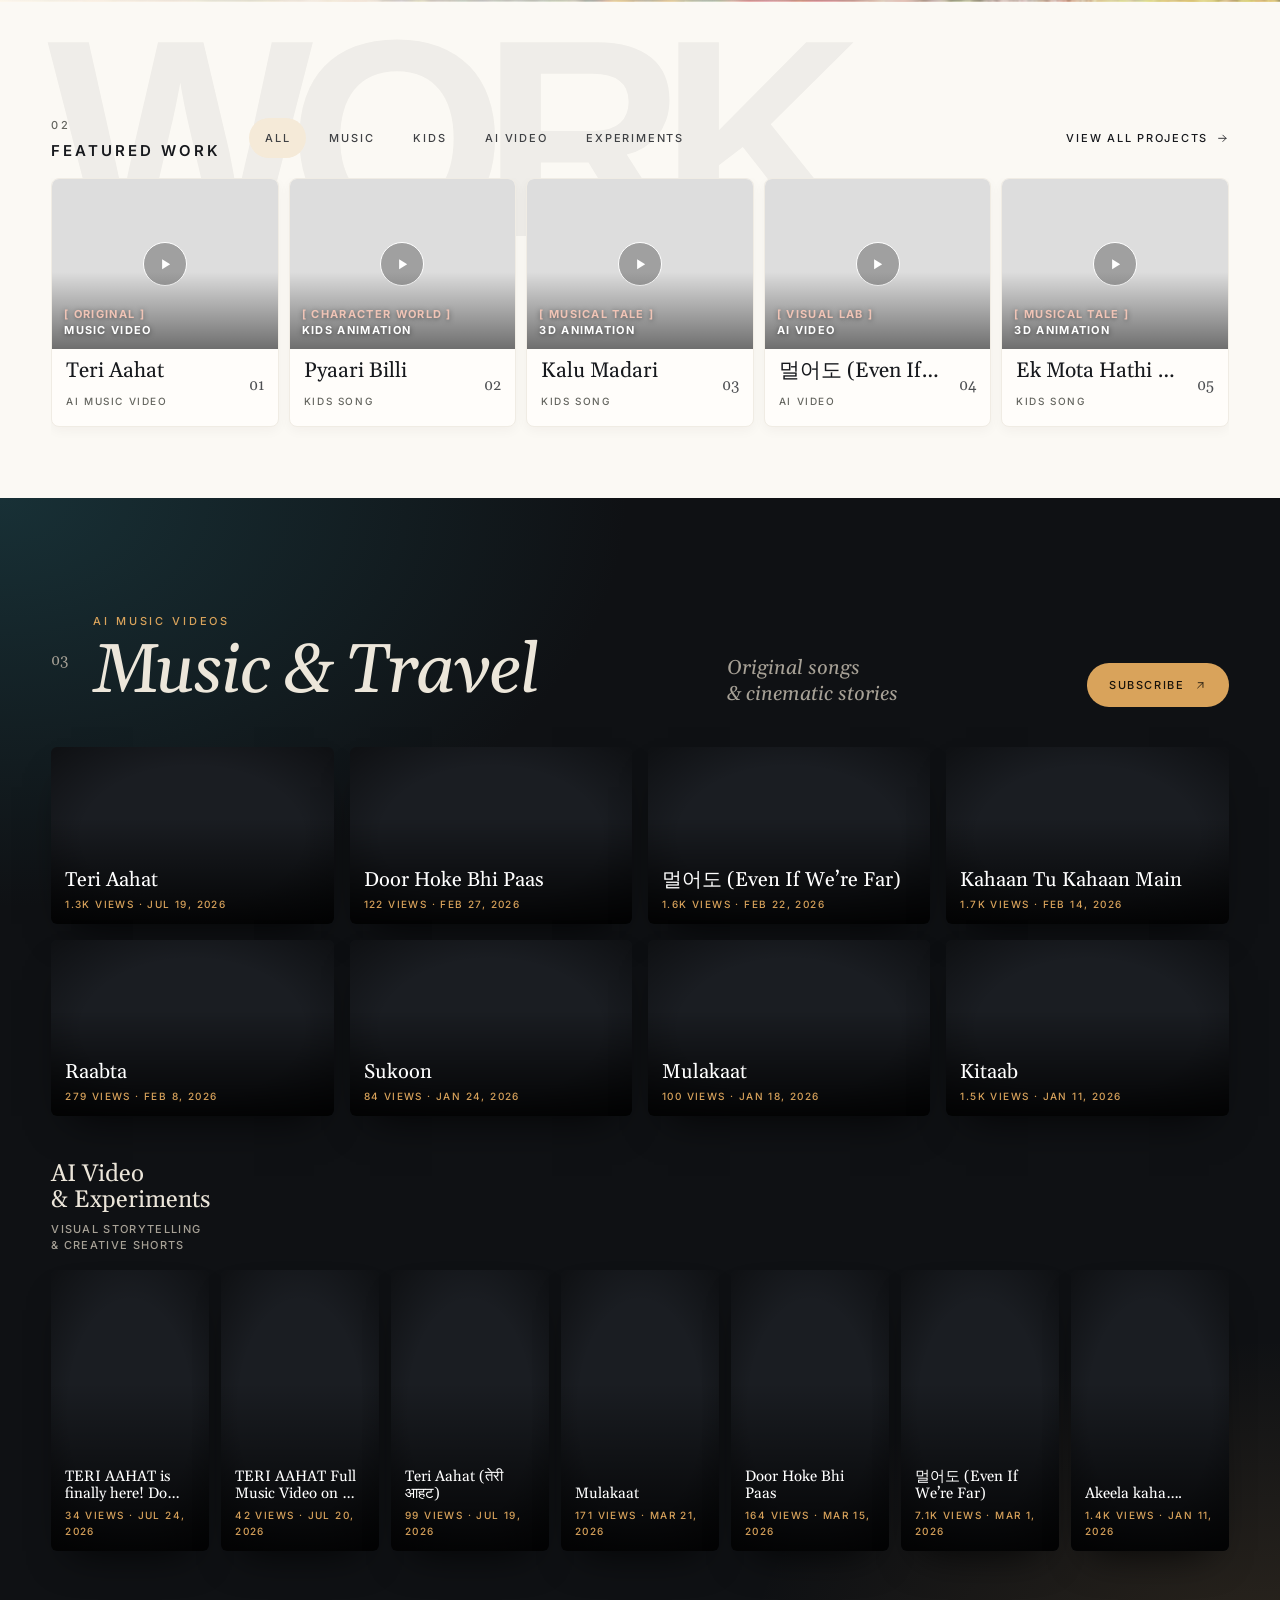
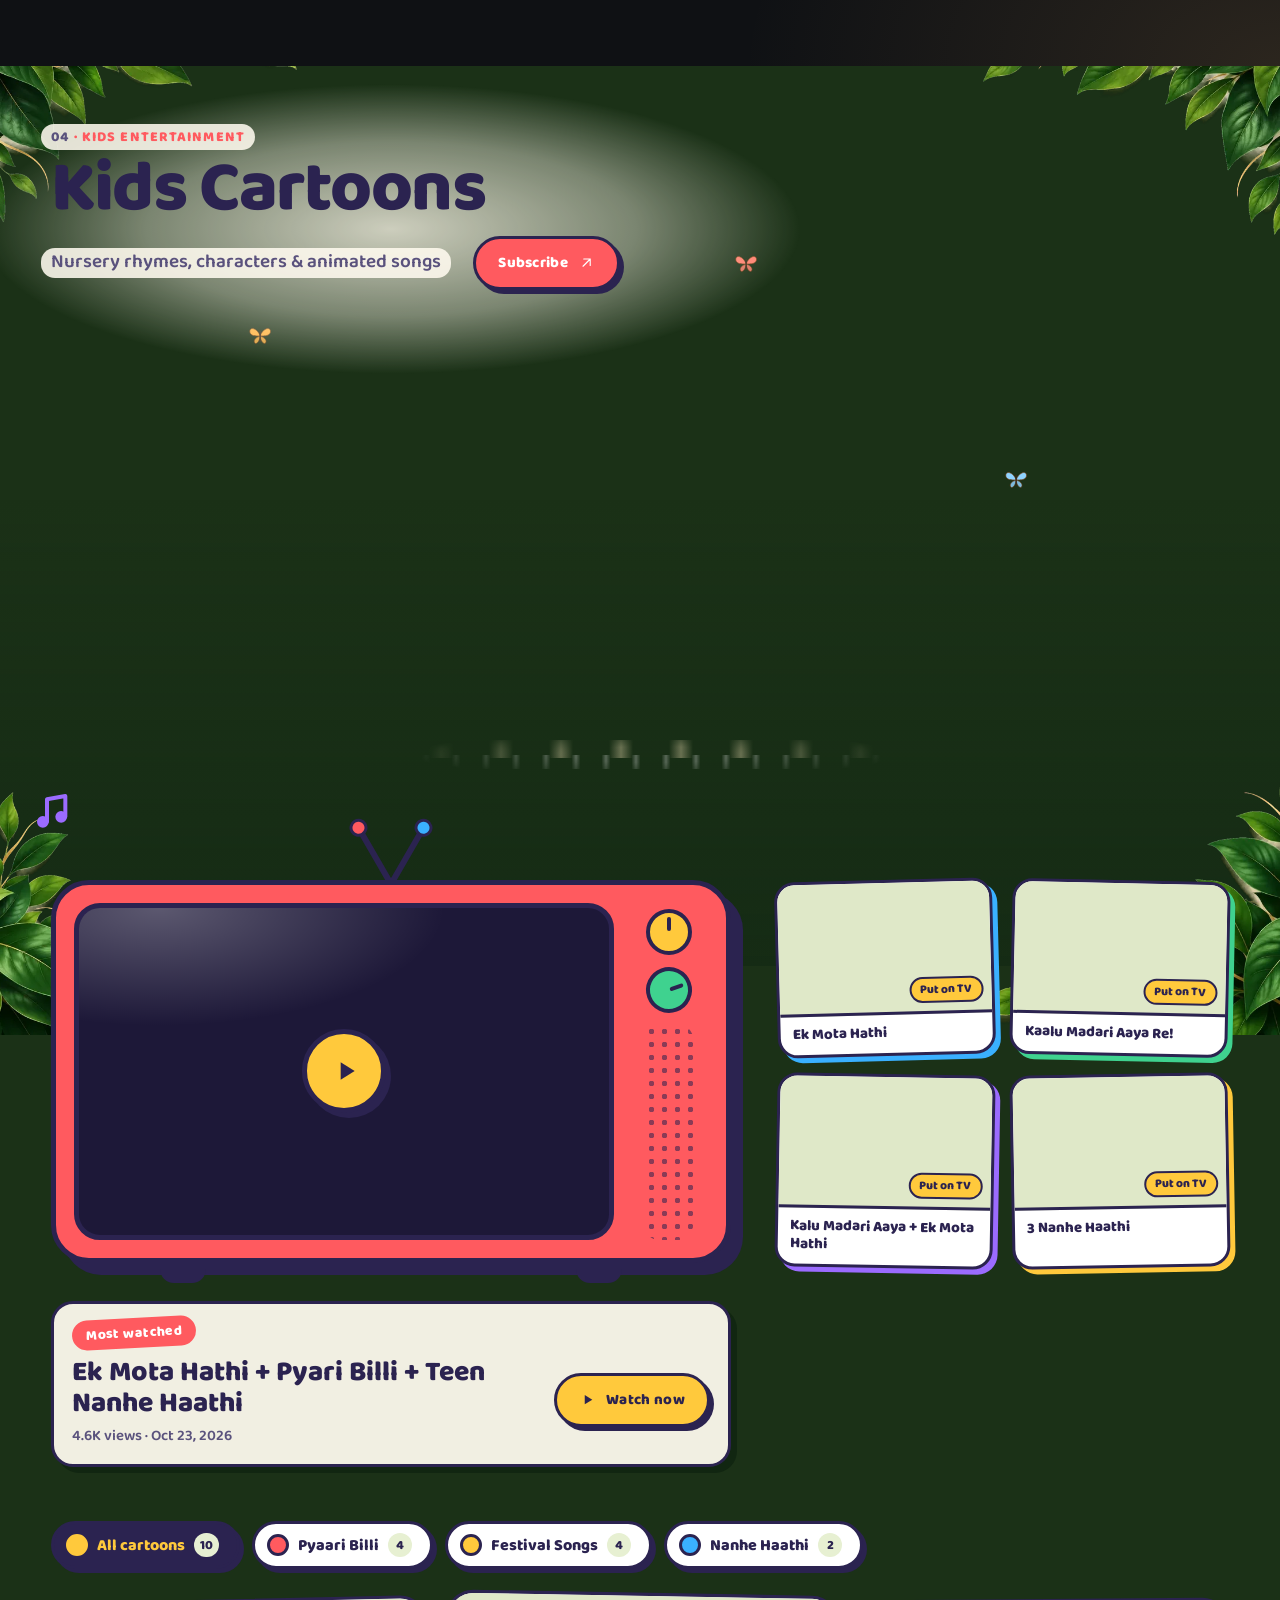
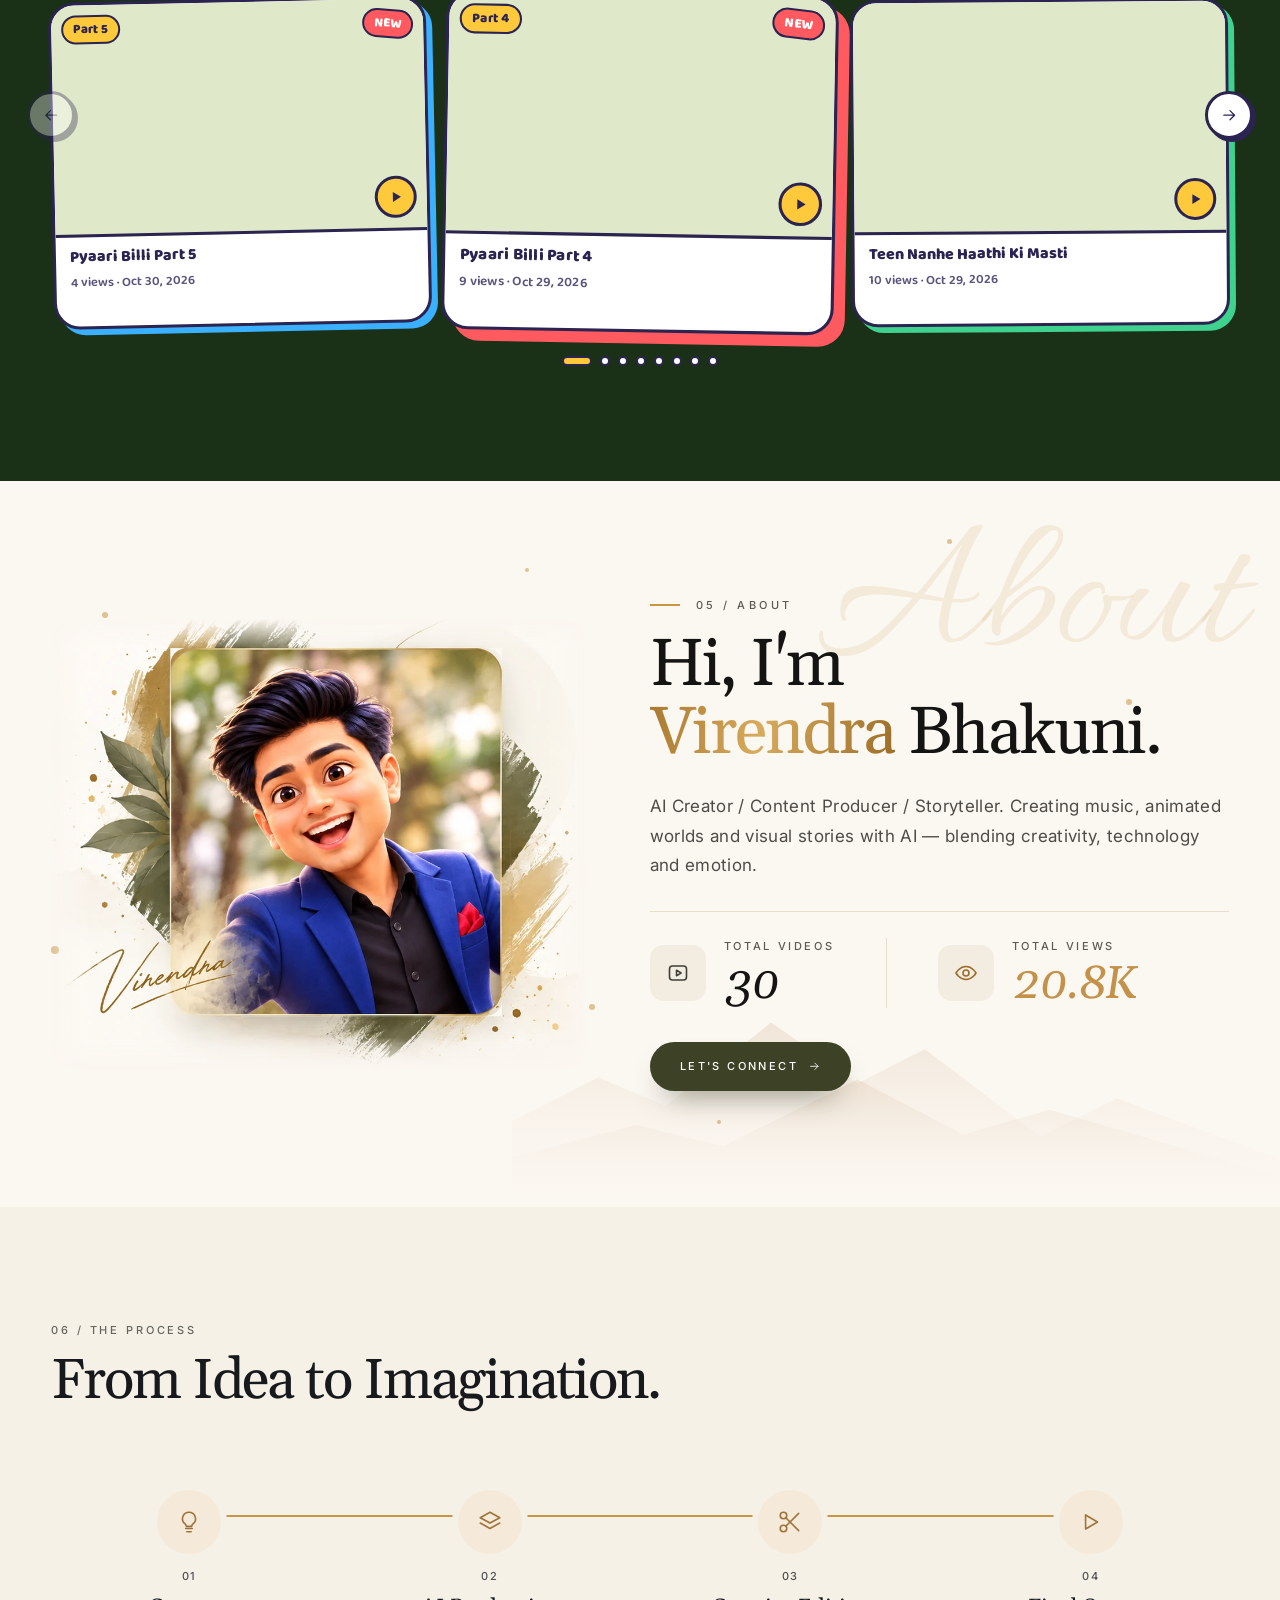
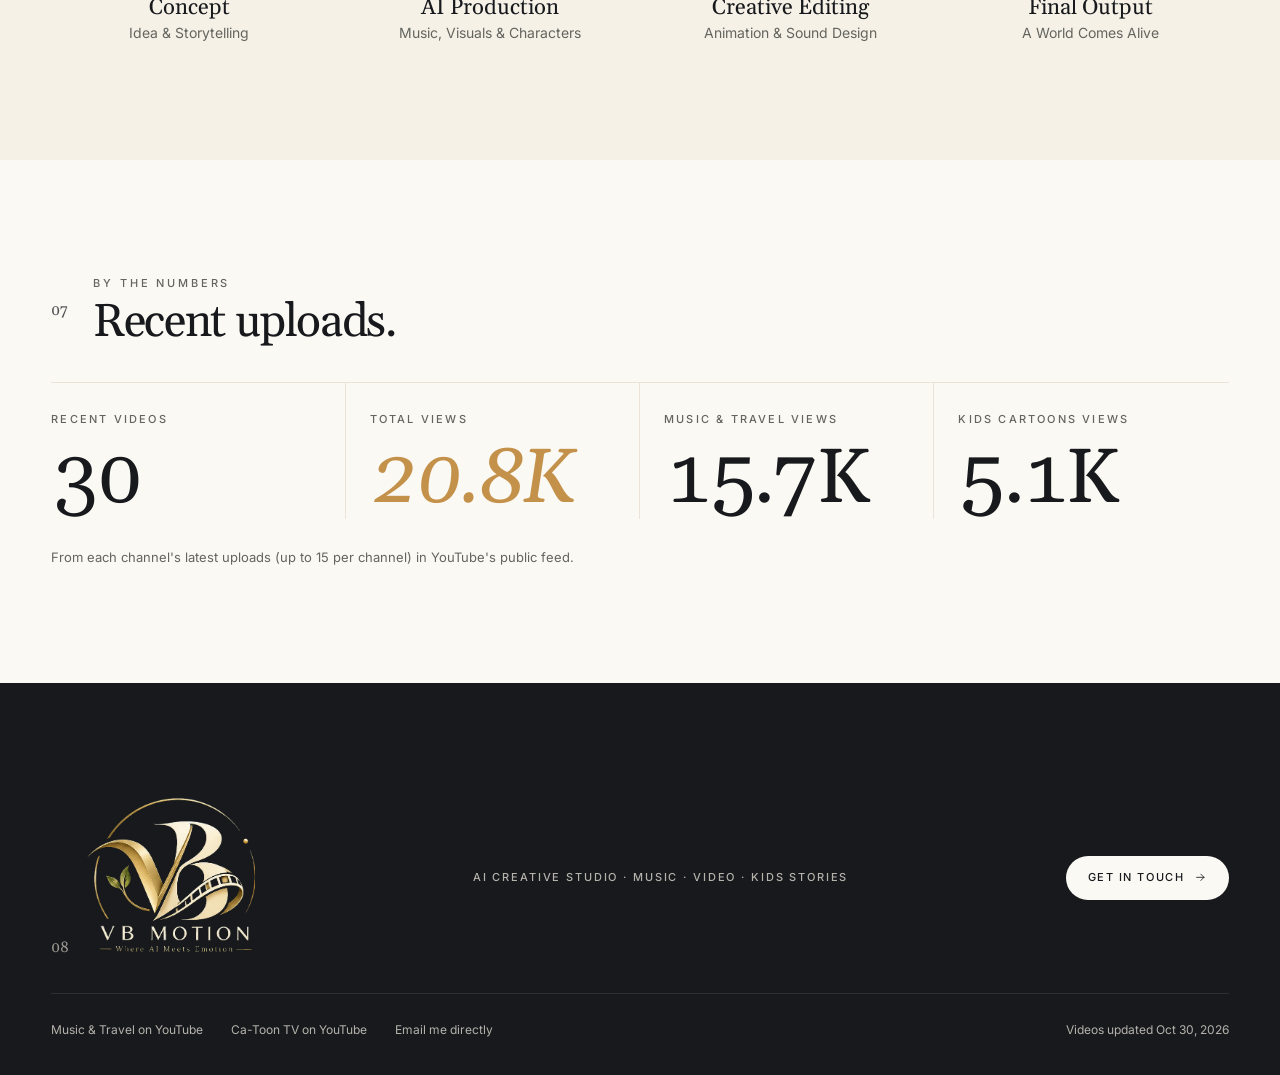
==== commit d2adc926: "Horizontal logo in header, dark circle logo in home ring and footer Co-Authored-By: Claude Opus 5.5 " ====
--- a/index.html
+++ b/index.html
@@ -17,7 +17,7 @@
   <link rel="preload" as="image" type="image/webp" href="assets/girl/idle.webp">
   <link rel="preload" as="image" type="image/webp" href="assets/girl/point.webp">
   <link rel="preload" as="image" type="image/webp" href="assets/girl/pull.webp">
-  <link rel="stylesheet" href="styles.css?v=20261031234844">
+  <link rel="stylesheet" href="styles.css?v=20261101000041">
 </head>
 <body>
 <a class="skip-link" href="#main">Skip to content</a>
@@ -38,7 +38,7 @@
 </svg>
 
 <header class="site-header wrap">
-  <a class="brand" href="#top" data-magnetic aria-label="VB Motion, home"><span class="vbm"><img class="vbm-badge" src="assets/brand/vbm-badge.webp" alt="" width="59" height="44"><span class="vbm-text"><span class="vbm-name">VB MOTION</span><span class="vbm-tag">Where <b>AI</b> Meets <b>Emotion</b></span></span></span></a>
+  <a class="brand" href="#top" data-magnetic aria-label="VB Motion, home"><img class="brand-logo" src="assets/brand/vbm-header.webp" alt="VB Motion: Where AI meets emotion" width="174" height="52"></a>
   <nav aria-label="Main"><a href="#work">Work</a><a href="#process">Process</a><a href="#about">About</a><a href="#contact">Contact</a></nav>
   <a class="pill" href="#contact" data-contact data-magnetic>LET'S CREATE <svg class="ico"><use href="#i-arrow"/></svg></a>
 </header>
@@ -77,7 +77,7 @@
         </div>
       </div>
       <div class="hero-center" id="hero-center">
-        <p class="hero-name"><span class="vbm"><img class="vbm-badge" src="assets/brand/vbm-badge.webp" alt="" width="59" height="44"><span class="vbm-text"><span class="vbm-name">VB MOTION</span><span class="vbm-tag">Where <b>AI</b> Meets <b>Emotion</b></span></span></span></p>
+        <p class="hero-name"><span class="hero-seal"><img src="assets/brand/vbm-circle-dark.webp" alt="VB Motion: Where AI meets emotion" width="128" height="117"></span></p>
         <div class="hero-cta">
           <p class="hero-tag">AI Creator | Music, Travel &amp; Kids Animation</p>
           <div class="hero-btns">
@@ -280,7 +280,7 @@
 <!-- 08 CONTACT -->
 <footer id="contact" data-section="08">
   <div class="wrap foot">
-    <strong><span class="num foot-num">08</span><img class="foot-logo" src="assets/brand/vbm-dark-lockup.webp" alt="VB Motion: Where AI meets emotion" width="180" height="170" loading="lazy" decoding="async"></strong>
+    <strong><span class="num foot-num">08</span><img class="foot-logo" src="assets/brand/vbm-circle-dark.webp" alt="VB Motion: Where AI meets emotion" width="186" height="170" loading="lazy" decoding="async"></strong>
     <small>AI CREATIVE STUDIO · MUSIC · VIDEO · KIDS STORIES</small>
     <a class="pill pill--light" href="#contact" data-contact data-magnetic>GET IN TOUCH <svg class="ico"><use href="#i-arrow"/></svg></a>
   </div>
@@ -369,6 +369,6 @@
 <script src="https://cdnjs.cloudflare.com/ajax/libs/gsap/3.13.0/CustomWiggle.min.js"></script>
 <script src="https://cdnjs.cloudflare.com/ajax/libs/gsap/3.13.0/InertiaPlugin.min.js"></script>
 <script src="https://cdn.jsdelivr.net/npm/lenis@1.1.13/dist/lenis.min.js"></script>
-<script src="app.js?v=20261031234844"></script>
+<script src="app.js?v=20261101000041"></script>
 </body>
 </html>
--- a/styles.css
+++ b/styles.css
@@ -72,15 +72,18 @@
 .vbm { --ls: 19px; display: inline-flex; align-items: center; gap: calc(var(--ls) * .62); white-space: nowrap; text-align: left; }
 .vbm-badge { display: block; flex: none; height: calc(var(--ls) * 2.35); width: calc(var(--ls) * 2.35 * 470 / 350); object-fit: cover;
   border-radius: calc(var(--ls) * .6); box-shadow: 0 6px 14px -6px rgba(23, 33, 20, .45), 0 0 0 1px rgba(212, 178, 117, .35); }
+.brand-logo { display: block; height: 52px; width: calc(52px * 1400 / 419); object-fit: contain; }
+.vbm-round { display: block; flex: none; height: calc(var(--ls) * 3); width: calc(var(--ls) * 3 * 600 / 318); object-fit: contain; }
 .vbm-text { display: grid; gap: calc(var(--ls) * .34); justify-items: start; }
 .vbm-name { font: 500 var(--ls)/1 var(--serif); letter-spacing: .2em; color: #2f4a32; font-style: normal; }
 .vbm-tag { display: flex; align-items: center; gap: .55em; font: italic 400 max(9px, calc(var(--ls) * .54))/1 var(--serif); letter-spacing: .05em; color: #2f4a32; }
 .vbm-tag::before { content: ""; width: 1.7em; height: 1px; background: linear-gradient(90deg, transparent, #c99545); }
 .vbm-tag b { font-weight: 600; font-style: normal; color: #a8782f; }
-.hero-name .vbm { --ls: calc(var(--hn, 28px) * .92); letter-spacing: 0; text-shadow: none; }
-.hero-name .vbm span { font-style: normal; }
-.hero-name .vbm .vbm-tag { font-style: italic; }
-.foot-logo { display: block; height: clamp(120px, 12vw, 170px); width: calc(clamp(120px, 12vw, 170px) * 470 / 444); object-fit: cover; border-radius: 14px; }
+/* Home ring centre: the dark circle logo on a deep green disc with a thin gold ring */
+.hero-seal { --sd: calc(var(--hn, 28px) * 5.4); display: grid; place-items: center; width: var(--sd); height: var(--sd); margin: 0 auto; border-radius: 50%;
+  background: radial-gradient(circle at 50% 38%, #3a5a3c, #22351f 62%, #172414); box-shadow: 0 0 0 2px rgba(212, 178, 117, .55), 0 0 0 6px rgba(212, 178, 117, .12), 0 18px 40px -16px rgba(23, 36, 20, .7); }
+.hero-seal img { display: block; width: 80%; height: calc(var(--sd) * .8 * 421 / 461); object-fit: contain; }
+.foot-logo { display: block; height: clamp(120px, 12vw, 170px); width: calc(clamp(120px, 12vw, 170px) * 461 / 421); object-fit: contain; }
 nav { display: flex; justify-content: center; gap: 32px; }
 nav a { position: relative; font-size: 11px; font-weight: 500; letter-spacing: .2em; text-transform: uppercase; padding: 10px 0; }
 nav a::after { content: ""; position: absolute; left: 0; right: 0; bottom: 4px; height: 1px; background: currentColor; transform: scaleX(0); transform-origin: right; transition: transform .45s var(--ease); }
@@ -803,8 +806,7 @@
   :root { --hdr: 64px; }
   .site-header { height: 64px; }
   .brand { font-size: 19px; }
-  .brand .vbm { --ls: 13px; }
-  .brand .vbm-tag { font-size: 8.5px; letter-spacing: .02em; }
+  .brand-logo { height: 42px; width: calc(42px * 1400 / 419); }
   .brand { margin-left: 4px; }
   /* Header pill tall enough for the badge and the button (the header is only 64px here) */
   .is-stack .site-header::before { inset: 6px calc(var(--gutter) * -.5); }
